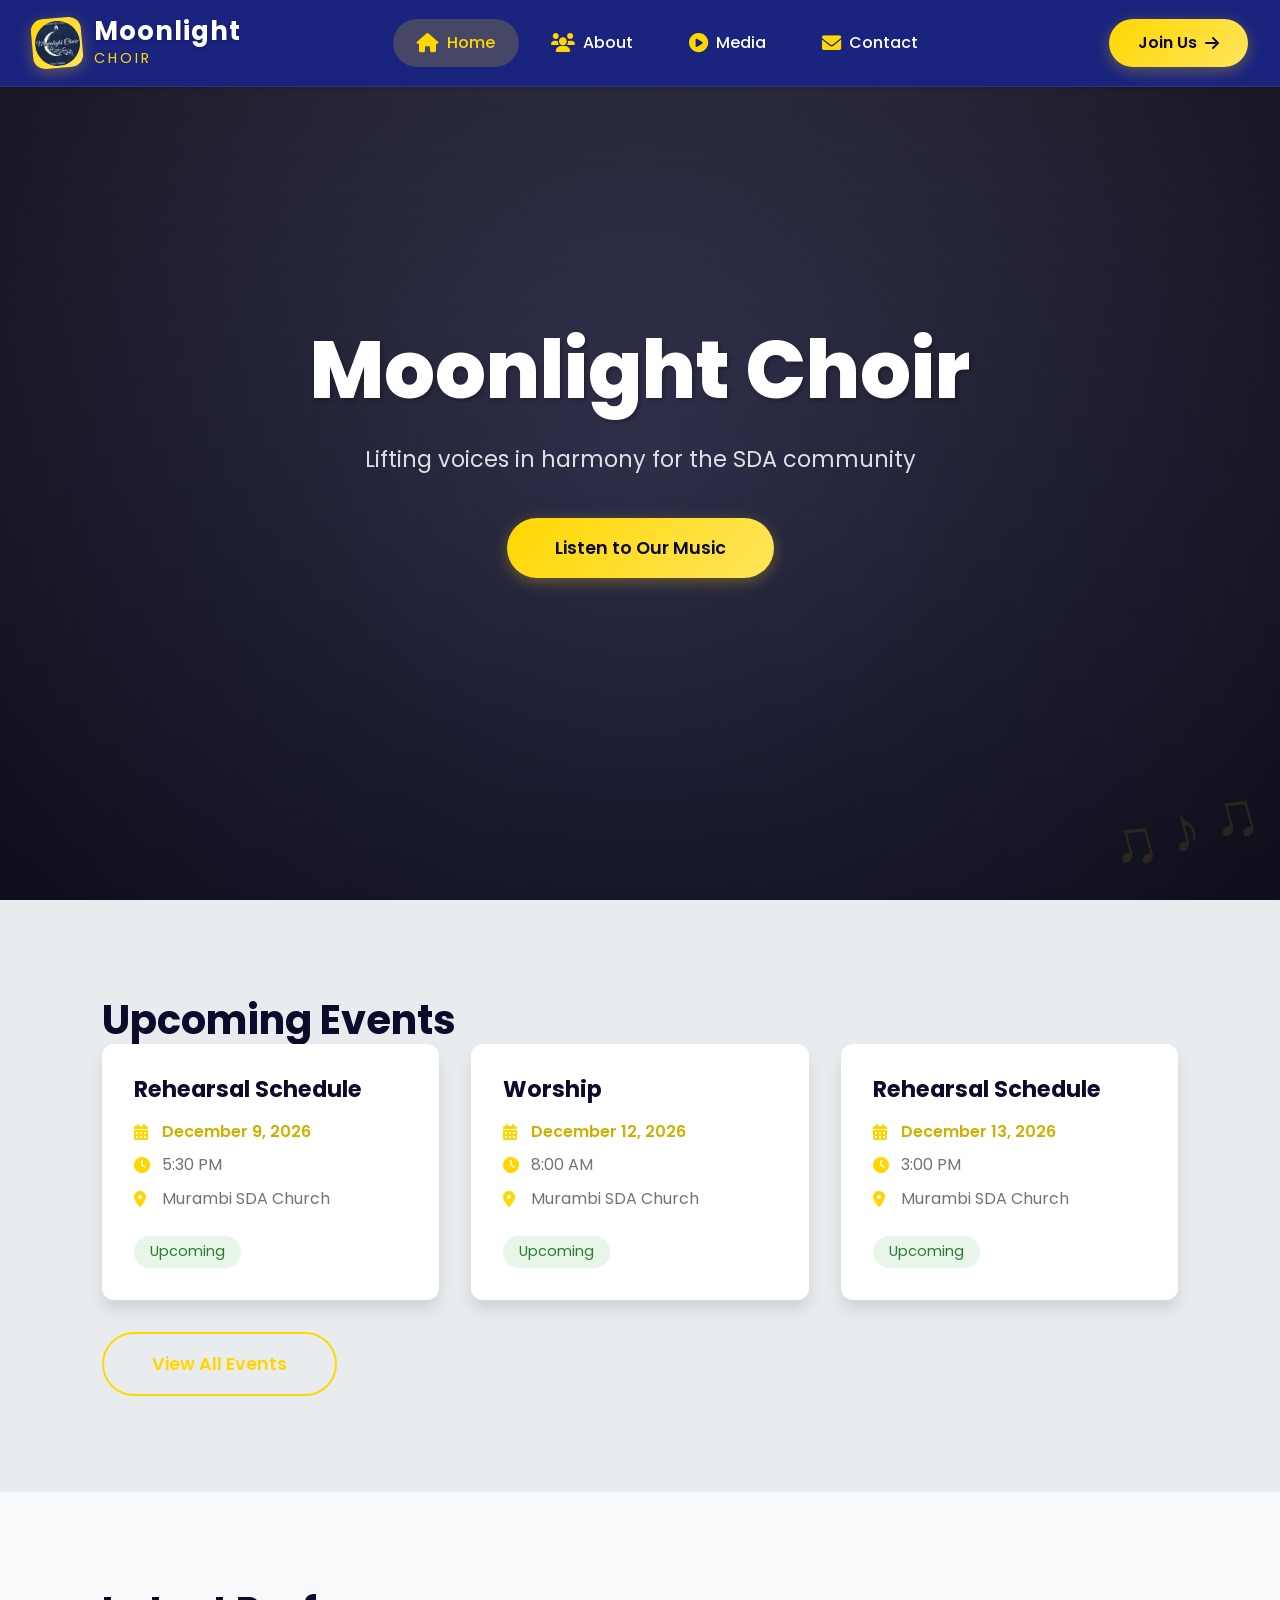
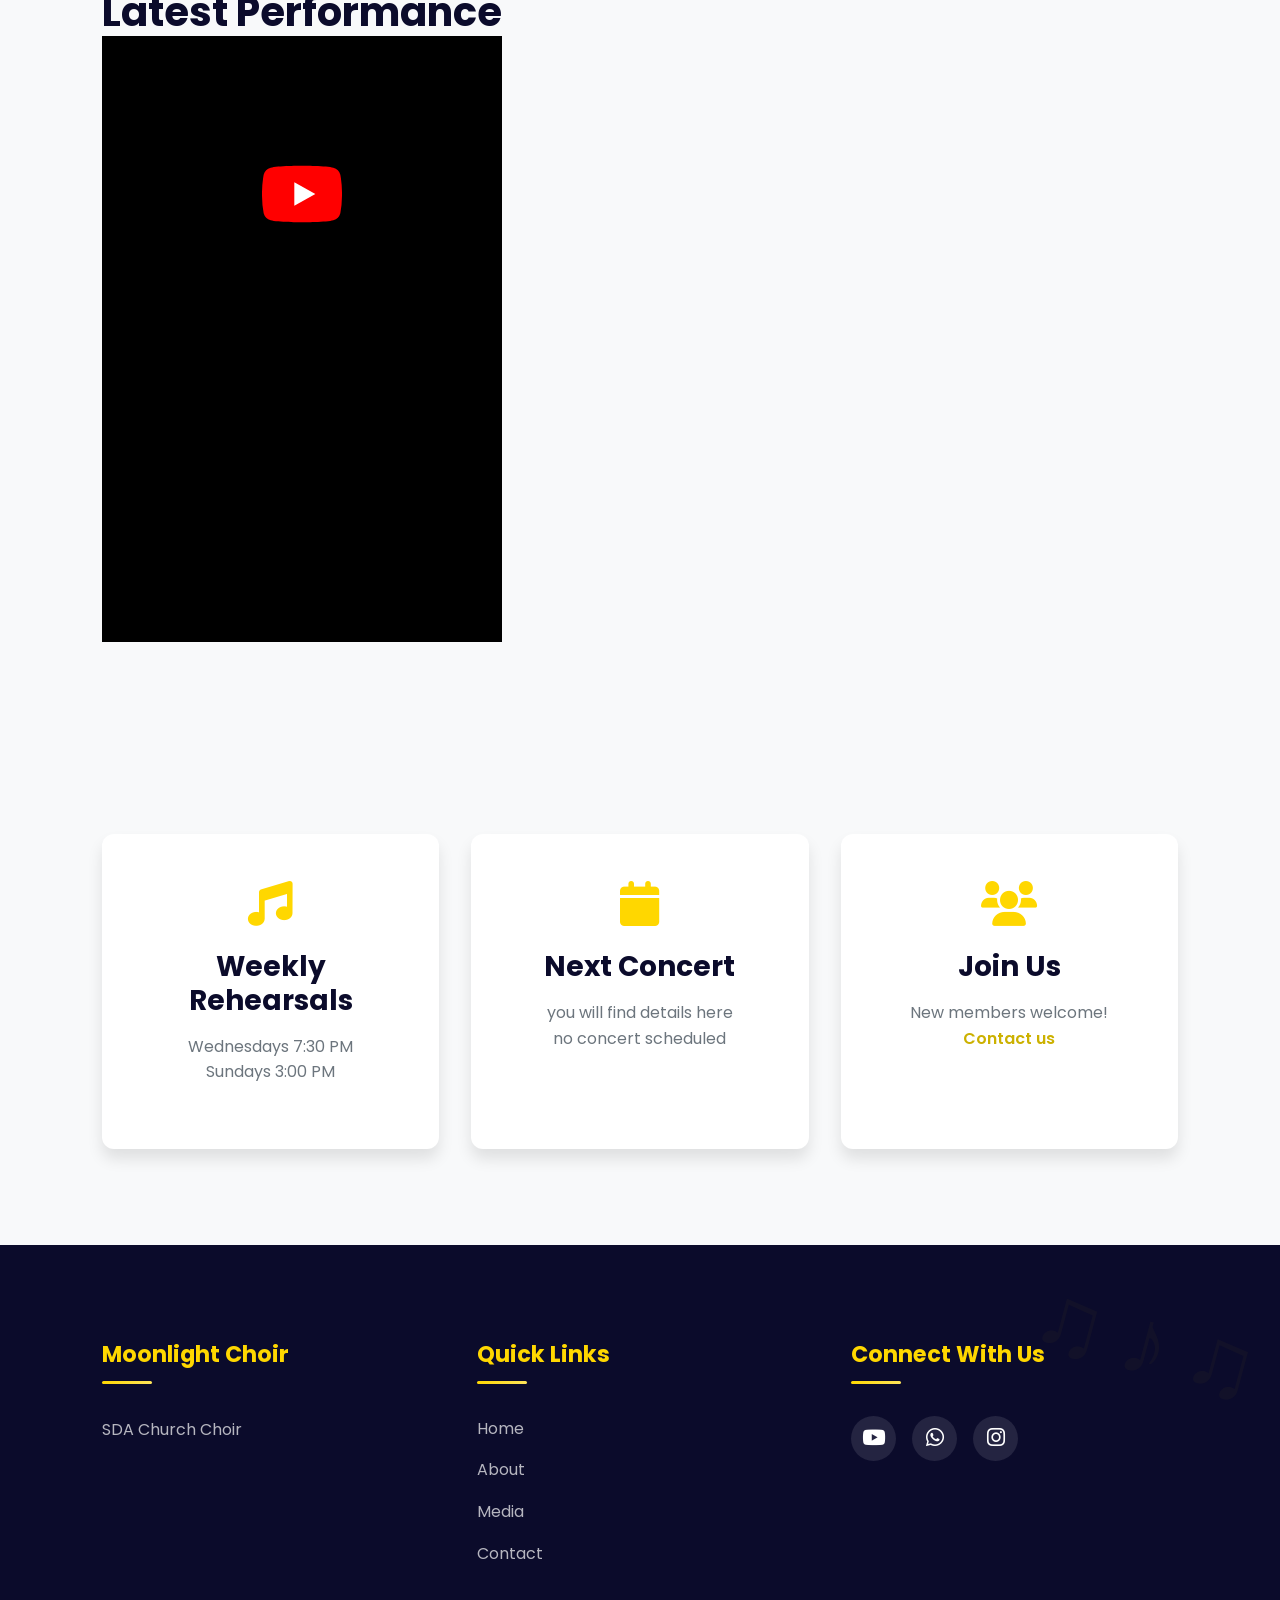
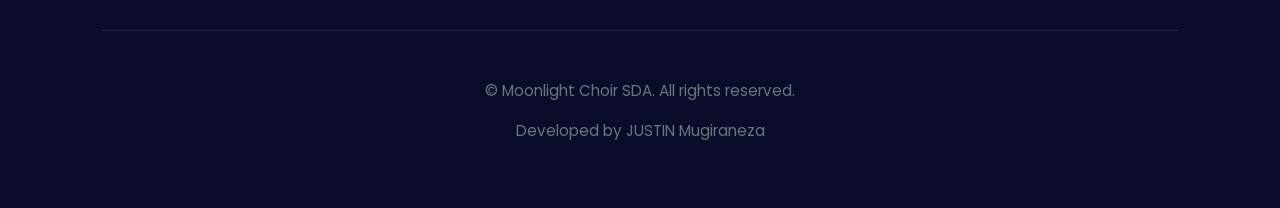
==== index.html @ 39c98364 "Update files for moonlightchoir" ====
<!DOCTYPE html><html lang="en"><head><meta charset="UTF-8"><meta name="viewport" content="width=device-width, initial-scale=1.0"><title>Moonlight Choir SDA - Home</title><link rel="icon" type="image/png" href="moonlight.png"><link rel="stylesheet" href="style.css"><link rel="stylesheet" href="https://cdnjs.cloudflare.com/ajax/libs/font-awesome/6.0.0/css/all.min.css"></head><body><nav class="navbar"><div class="nav-container"><a href="index.html" class="nav-logo"><div class="logo-icon"><img src="moonlight.png" alt="Moonlight Choir Logo" style="width:45px;height:45px;border-radius:50%;object-fit:cover;"></div><div class="logo-text"><span class="logo-main">Moonlight</span><span class="logo-sub">Choir</span></div></a><ul class="nav-menu"><li class="nav-item"><a href="index.html" class="nav-link"><i class="fas fa-home"></i><span>Home</span></a></li><li class="nav-item"><a href="about.html" class="nav-link"><i class="fas fa-users"></i><span>About</span></a></li><li class="nav-item"><a href="media.html" class="nav-link"><i class="fas fa-play-circle"></i><span>Media</span></a></li><li class="nav-item"><a href="contact.html" class="nav-link"><i class="fas fa-envelope"></i><span>Contact</span></a></li></ul><div class="nav-cta"><a href="contact.html#events" class="cta-button"><span>Join Us</span><i class="fas fa-arrow-right"></i></a></div><div class="hamburger"><span class="bar"></span><span class="bar"></span><span class="bar"></span></div></div></nav><section class="hero"><div class="hero-content"><h1>Moonlight Choir</h1><p>Lifting voices in harmony for the SDA community</p><a href="media.html" class="btn">Listen to Our Music</a></div></section><section class="upcoming"><div class="container"><h2>Upcoming Events</h2><div class="event-preview" id="upcoming-events"></div><a href="contact.html#events" class="btn btn-secondary">View All Events</a></div></section><section class="featured-video"><div class="container"><h2>Latest Performance</h2><div class="video-container"><a href="https://youtu.be/qI8ffM8Tdsg?si=8POysoQo5Hi471JH" target="_blank" style="display:flex;align-items:center;justify-content:center;width:100%;height:315px;background:#000;border-radius:8px;text-decoration:none;"><svg xmlns="http://www.w3.org/2000/svg" width="80" height="80" viewBox="0 0 24 24"><path fill="#FF0000" d="M23.5 6.2a3 3 0 0 0-2.1-2.1C19.5 3.5 12 3.5 12 3.5s-7.5 0-9.4.6A3 3 0 0 0 .5 6.2 31 31 0 0 0 0 12a31 31 0 0 0 .5 5.8 3 3 0 0 0 2.1 2.1c1.9.6 9.4.6 9.4.6s7.5 0 9.4-.6a3 3 0 0 0 2.1-2.1A31 31 0 0 0 24 12a31 31 0 0 0-.5-5.8z"/><path fill="#fff" d="M9.7 15.5V8.5l6.3 3.5-6.3 3.5z"/></svg></a></div></div></section><section class="quick-info"><div class="container"><div class="info-grid"><div class="info-box"><i class="fas fa-music"></i><h3>Weekly Rehearsals</h3><p>Wednesdays 7:30 PM<br>Sundays 3:00 PM</p></div><div class="info-box"><i class="fas fa-calendar"></i><h3>Next Concert</h3><p>you will find details here<br>no concert scheduled</p></div><div class="info-box"><i class="fas fa-users"></i><h3>Join Us</h3><p>New members welcome!<br><a href="contact.html">Contact us</a></p></div></div></div></section><footer><div class="container"><div class="footer-content"><div class="footer-section"><h3>Moonlight Choir</h3><p>SDA Church Choir</p></div><div class="footer-section"><h3>Quick Links</h3><ul class="footer-links"><li><a href="index.html">Home</a></li><li><a href="about.html">About</a></li><li><a href="media.html">Media</a></li><li><a href="contact.html">Contact</a></li></ul></div><div class="footer-section"><h3>Connect With Us</h3><div class="social-links"><a href="https://www.youtube.com/@moonlightchoirofficial" target="_blank"><i class="fab fa-youtube"></i></a><a href="https://wa.me/250791242956" target="_blank"><i class="fab fa-whatsapp"></i></a><a href="https://www.instagram.com/moonlightchoir" target="_blank"><i class="fab fa-instagram"></i></a></div></div></div><div class="footer-bottom"><p>&copy; Moonlight Choir SDA. All rights reserved.</p><p>Developed by <a href="https://www.linkedin.com/in/mugiraneza-justin-0b2a6b1b1/" target="_blank">JUSTIN Mugiraneza</a></p></div></div></footer><script src="script.js"></script></body></html>
---- style.css ----
@import url('https://fonts.googleapis.com/css2?family=Poppins:wght@300;400;500;600;700;800&family=Montserrat:wght@300;400;500;600;700&display=swap');
:root{--primary-dark:#0B0B2B;--primary-deep:#1A1A4B;--primary:#2A2A6B;--primary-light:#3A3A8B;--primary-soft:#4A4AAB;--accent-gold:#FFD700;--accent-gold-light:#FFE55C;--accent-gold-dark:#CCB100;--accent-gold-soft:#FFF0B5;--white:#FFFFFF;--off-white:#F8F9FA;--light-gray:#E9ECEF;--medium-gray:#CED4DA;--dark-gray:#6C757D;--near-black:#212529;--black:#000000;--gradient-primary:linear-gradient(135deg,var(--primary-dark),var(--primary));--gradient-primary-reverse:linear-gradient(135deg,var(--primary),var(--primary-dark));--gradient-gold:linear-gradient(135deg,var(--accent-gold),var(--accent-gold-light));--gradient-gold-dark:linear-gradient(135deg,var(--accent-gold-dark),var(--accent-gold));--gradient-dark:linear-gradient(135deg,#000000,var(--primary-dark));--gradient-mixed:linear-gradient(135deg,var(--primary-dark),var(--accent-gold-dark));--shadow-sm:0 2px 4px rgba(0,0,0,0.1);--shadow-md:0 4px 6px rgba(0,0,0,0.1);--shadow-lg:0 10px 15px rgba(0,0,0,0.1);--shadow-xl:0 20px 25px rgba(0,0,0,0.15);--shadow-2xl:0 25px 50px rgba(0,0,0,0.2);--shadow-gold:0 4px 15px rgba(255,215,0,0.3);--shadow-gold-lg:0 10px 25px rgba(255,215,0,0.4);--shadow-inner:inset 0 2px 4px rgba(0,0,0,0.05);--font-primary:'Poppins',-apple-system,BlinkMacSystemFont,'Segoe UI',sans-serif;--font-secondary:'Montserrat',-apple-system,BlinkMacSystemFont,'Segoe UI',sans-serif;--space-xs:0.5rem;--space-sm:1rem;--space-md:1.5rem;--space-lg:2rem;--space-xl:3rem;--space-2xl:4rem;--space-3xl:6rem;--transition-fast:0.2s ease;--transition-normal:0.3s ease;--transition-slow:0.5s ease;--transition-bounce:0.5s cubic-bezier(0.68,-0.55,0.265,1.55);--radius-sm:4px;--radius-md:8px;--radius-lg:12px;--radius-xl:20px;--radius-full:9999px}
*{margin:0;padding:0;box-sizing:border-box}*::before,*::after{box-sizing:border-box}html{scroll-behavior:smooth;overflow-x:hidden}body{font-family:var(--font-primary);color:var(--near-black);line-height:1.6;overflow-x:hidden;background:var(--off-white);min-height:100vh}
h1,h2,h3,h4,h5,h6{font-family:var(--font-primary);font-weight:700;line-height:1.2;color:var(--primary-dark)}h1{font-size:3.5rem}h2{font-size:2.5rem}h3{font-size:1.75rem}h4{font-size:1.5rem}h5{font-size:1.25rem}h6{font-size:1rem}p{margin-bottom:1rem;color:var(--dark-gray)}a{text-decoration:none;color:inherit}
.container{max-width:1280px;margin:0 auto;padding:0 var(--space-lg);width:100%}.container-fluid{width:100%;padding:0 var(--space-lg)}.grid{display:grid;gap:var(--space-lg)}.grid-2{grid-template-columns:repeat(2,1fr)}.grid-3{grid-template-columns:repeat(3,1fr)}.grid-4{grid-template-columns:repeat(4,1fr)}
.navbar{position:fixed;top:0;left:0;width:100%;background:rgba(11,11,43,0.95);backdrop-filter:blur(10px);-webkit-backdrop-filter:blur(10px);border-bottom:1px solid rgba(255,215,0,0.1);z-index:1000;transition:all var(--transition-normal)}.navbar.scrolled{background:rgba(11,11,43,0.98);box-shadow:var(--shadow-xl);border-bottom:1px solid rgba(255,215,0,0.2)}.nav-container{max-width:1400px;margin:0 auto;padding:1rem 2rem;display:flex;justify-content:space-between;align-items:center}.nav-logo{display:flex;align-items:center;gap:0.75rem;text-decoration:none;position:relative;z-index:100}.logo-icon{width:50px;height:50px;background:var(--gradient-gold);border-radius:var(--radius-lg);display:flex;align-items:center;justify-content:center;transform:rotate(-5deg);transition:all var(--transition-bounce);box-shadow:var(--shadow-gold)}.nav-logo:hover .logo-icon{transform:rotate(0deg) scale(1.1);box-shadow:var(--shadow-gold-lg)}.logo-icon i{font-size:2rem;color:var(--primary-dark);filter:drop-shadow(0 2px 2px rgba(0,0,0,0.2))}.logo-text{display:flex;flex-direction:column}.logo-main{font-size:1.6rem;font-weight:700;color:var(--white);line-height:1.2;letter-spacing:1px;text-shadow:0 2px 4px rgba(0,0,0,0.2)}.logo-sub{font-size:0.9rem;font-weight:400;color:var(--accent-gold);letter-spacing:3px;text-transform:uppercase}.nav-menu{display:flex;gap:0.5rem;list-style:none;margin:0;padding:0}.nav-item{position:relative}.nav-link{display:flex;align-items:center;gap:0.5rem;padding:0.7rem 1.5rem;color:var(--white);text-decoration:none;font-weight:500;border-radius:var(--radius-full);transition:all var(--transition-normal);position:relative;overflow:hidden}.nav-link::before{content:'';position:absolute;top:50%;left:50%;transform:translate(-50%,-50%) scale(0);width:100%;height:100%;background:rgba(255,215,0,0.1);border-radius:var(--radius-full);transition:transform var(--transition-normal);z-index:-1}.nav-link:hover::before,.nav-link.active::before{transform:translate(-50%,-50%) scale(1)}.nav-link i{font-size:1.2rem;color:var(--accent-gold);transition:all var(--transition-normal)}.nav-link span{position:relative}.nav-link:hover{color:var(--accent-gold);transform:translateY(-2px)}.nav-link:hover i{transform:scale(1.1) rotate(5deg);color:var(--accent-gold-light)}.nav-link.active{color:var(--accent-gold);background:rgba(255,215,0,0.1)}.nav-item::after{content:'';position:absolute;bottom:-5px;left:50%;transform:translateX(-50%) scaleX(0);width:30px;height:3px;background:var(--gradient-gold);border-radius:var(--radius-sm);transition:transform var(--transition-normal)}.nav-item:hover::after,.nav-item.active::after{transform:translateX(-50%) scaleX(1)}.nav-cta{margin-left:1rem}.cta-button{display:flex;align-items:center;gap:0.5rem;padding:0.7rem 1.8rem;background:var(--gradient-gold);color:var(--primary-dark);text-decoration:none;font-weight:600;border-radius:var(--radius-full);transition:all var(--transition-bounce);box-shadow:var(--shadow-gold);position:relative;overflow:hidden}.cta-button::before{content:'';position:absolute;top:0;left:-100%;width:100%;height:100%;background:linear-gradient(90deg,transparent,rgba(255,255,255,0.2),transparent);transition:left 0.5s ease}.cta-button:hover::before{left:100%}.cta-button:hover{transform:translateY(-3px) scale(1.05);box-shadow:var(--shadow-gold-lg)}.cta-button i{transition:transform var(--transition-normal)}.cta-button:hover i{transform:translateX(5px)}.hamburger{display:none;flex-direction:column;cursor:pointer;z-index:100;padding:0.5rem}.bar{width:28px;height:3px;background:var(--accent-gold);margin:3px 0;border-radius:var(--radius-sm);transition:all var(--transition-normal)}.hamburger.active .bar:nth-child(1){transform:rotate(45deg) translate(5px,5px)}.hamburger.active .bar:nth-child(2){opacity:0;transform:translateX(-10px)}.hamburger.active .bar:nth-child(3){transform:rotate(-45deg) translate(7px,-6px)}
.hero{height:100vh;min-height:700px;background:linear-gradient(rgba(11,11,43,0.8),rgba(11,11,43,0.9)),url('images/choir-hero.jpg') center/cover no-repeat fixed;display:flex;align-items:center;justify-content:center;text-align:center;color:var(--white);margin-top:0;position:relative;overflow:hidden}.hero::before{content:'';position:absolute;top:0;left:0;width:100%;height:100%;background:radial-gradient(circle at center,transparent 0%,rgba(0,0,0,0.6) 100%);pointer-events:none}.hero::after{content:'♫ ♪ ♫';position:absolute;bottom:20px;right:20px;font-size:4rem;color:rgba(255,215,0,0.1);font-weight:800;transform:rotate(-15deg);pointer-events:none}.hero-content{max-width:900px;padding:var(--space-xl);position:relative;z-index:2;animation:fadeInUp 1s ease}.hero-content h1{font-size:5rem;font-weight:800;margin-bottom:1.5rem;line-height:1.2;text-shadow:2px 2px 4px rgba(0,0,0,0.3);color:var(--white)}.hero-content h1 span{color:var(--accent-gold);display:block;font-size:3rem;font-weight:300;letter-spacing:6px;text-transform:uppercase}.hero-content p{font-size:1.4rem;margin-bottom:2.5rem;opacity:0.95;max-width:700px;margin-left:auto;margin-right:auto;color:rgba(255,255,255,0.9)}
.btn{display:inline-flex;align-items:center;gap:0.8rem;padding:1rem 3rem;background:var(--gradient-gold);color:var(--primary-dark);text-decoration:none;font-weight:600;font-size:1.1rem;border-radius:var(--radius-full);border:none;cursor:pointer;transition:all var(--transition-bounce);box-shadow:var(--shadow-gold);position:relative;overflow:hidden;z-index:1}.btn::before{content:'';position:absolute;top:50%;left:50%;transform:translate(-50%,-50%) scale(0);width:100%;height:100%;background:rgba(255,255,255,0.3);border-radius:var(--radius-full);transition:transform 0.5s ease;z-index:-1}.btn:hover::before{transform:translate(-50%,-50%) scale(2)}.btn:hover{transform:translateY(-3px) scale(1.05);box-shadow:var(--shadow-gold-lg)}.btn:active{transform:translateY(0) scale(1)}.btn-secondary{background:transparent;border:2px solid var(--accent-gold);color:var(--accent-gold);box-shadow:none}.btn-secondary:hover{background:var(--accent-gold);color:var(--primary-dark);box-shadow:var(--shadow-gold)}.btn-full{width:100%;justify-content:center}
.page-header{margin-top:80px;padding:120px 0 80px;background:var(--gradient-primary);color:var(--white);text-align:center;position:relative;overflow:hidden}.page-header::before{content:'';position:absolute;top:0;left:0;width:100%;height:100%;background:url('data:image/svg+xml,<svg xmlns="http://www.w3.org/2000/svg" viewBox="0 0 100 100" preserveAspectRatio="none"><path d="M0,0 L100,100 L0,100 Z" fill="rgba(255,215,0,0.05)"/><path d="M100,0 L0,100 L100,100 Z" fill="rgba(255,215,0,0.03)"/></svg>');background-size:cover;pointer-events:none}.page-header::after{content:'';position:absolute;bottom:-50px;left:0;width:100%;height:100px;background:linear-gradient(to top right,transparent 49%,var(--off-white) 50%);pointer-events:none}.page-header h1{font-size:3.5rem;margin-bottom:1rem;position:relative;z-index:2;color:var(--white)}.page-header p{font-size:1.3rem;opacity:0.95;position:relative;z-index:2;color:rgba(255,255,255,0.9);max-width:600px;margin:0 auto}
section{position:relative}.section-title{font-size:2.8rem;color:var(--primary-dark);text-align:center;margin-bottom:1rem;position:relative;padding-bottom:1.5rem}.section-title::after{content:'';position:absolute;bottom:0;left:50%;transform:translateX(-50%);width:100px;height:4px;background:var(--gradient-gold);border-radius:var(--radius-sm)}.section-subtitle{text-align:center;color:var(--dark-gray);margin-bottom:3rem;font-size:1.2rem;max-width:700px;margin-left:auto;margin-right:auto}.upcoming,.featured-video,.quick-info,.our-story,.our-mission,.music-director,.contact-section,.events-section,.video-gallery,.audio-recordings,.photo-gallery,.login-section,.map-section{padding:var(--space-3xl) 0}.upcoming,.our-mission,.audio-recordings,.map-section{background-color:var(--light-gray);position:relative}
.event-card,.mission-card,.info-box,.media-item,.audio-card,.photo-item{background:var(--white);border-radius:var(--radius-lg);overflow:hidden;box-shadow:var(--shadow-lg);transition:all var(--transition-normal);position:relative;height:100%}.event-card:hover,.mission-card:hover,.info-box:hover,.media-item:hover,.audio-card:hover,.photo-item:hover{transform:translateY(-10px);box-shadow:var(--shadow-xl)}.event-card::before,.mission-card::before,.info-box::before,.media-item::before,.audio-card::before{content:'';position:absolute;top:0;left:0;width:100%;height:4px;background:var(--gradient-gold);transform:scaleX(0);transition:transform var(--transition-normal);transform-origin:left}.event-card:hover::before,.mission-card:hover::before,.info-box:hover::before,.media-item:hover::before,.audio-card:hover::before{transform:scaleX(1)}.event-preview{display:grid;grid-template-columns:repeat(auto-fit,minmax(320px,1fr));gap:var(--space-lg);margin-bottom:var(--space-lg)}.event-card{padding:var(--space-lg)}.event-card h3{color:var(--primary-dark);margin-bottom:var(--space-sm);font-size:1.4rem}.event-card p{margin-bottom:0.5rem;display:flex;align-items:center;gap:0.5rem}.event-card i{color:var(--accent-gold);width:20px}.event-date{font-weight:600;color:var(--accent-gold-dark)}.event-status{display:inline-block;padding:0.3rem 1rem;background:#e8f5e9;color:#2e7d32;border-radius:var(--radius-full);font-size:0.9rem;margin-top:1rem;text-transform:capitalize}.events-grid{display:grid;grid-template-columns:repeat(auto-fit,minmax(350px,1fr));gap:var(--space-lg);margin-top:var(--space-xl)}.event-date-badge{background:var(--gradient-gold);color:var(--primary-dark);padding:var(--space-md);text-align:center;font-weight:700;font-size:1.2rem}.event-details{padding:var(--space-lg)}.event-details h3{color:var(--primary-dark);margin-bottom:var(--space-sm);font-size:1.3rem}.event-details p{margin-bottom:0.5rem;color:var(--dark-gray);display:flex;align-items:center;gap:0.5rem}.event-details i{color:var(--accent-gold);width:25px}.mission-grid{display:grid;grid-template-columns:repeat(auto-fit,minmax(250px,1fr));gap:var(--space-lg);margin-top:var(--space-xl)}.mission-card{text-align:center;padding:var(--space-xl) var(--space-lg)}.mission-card i{font-size:3rem;color:var(--accent-gold);margin-bottom:var(--space-md);transition:all var(--transition-normal)}.mission-card:hover i{transform:scale(1.2) rotate(360deg)}.mission-card h3{color:var(--primary-dark);margin-bottom:var(--space-sm)}.info-grid{display:grid;grid-template-columns:repeat(auto-fit,minmax(280px,1fr));gap:var(--space-lg)}.info-box{text-align:center;padding:var(--space-xl) var(--space-lg)}.info-box i{font-size:2.8rem;color:var(--accent-gold);margin-bottom:var(--space-md);transition:all var(--transition-normal)}.info-box:hover i{transform:scale(1.2) translateY(-5px)}.info-box h3{color:var(--primary-dark);margin-bottom:var(--space-sm)}.info-box a{color:var(--accent-gold-dark);font-weight:600}.info-box a:hover{text-decoration:underline}
.media-grid{display:grid;grid-template-columns:repeat(auto-fit,minmax(380px,1fr));gap:var(--space-xl);margin:var(--space-xl) 0}.media-item{background:var(--white)}.media-info{padding:var(--space-lg)}.media-info h3{color:var(--primary-dark);margin-bottom:0.5rem}.media-info p{color:var(--dark-gray)}.video-container{position:relative;padding-bottom:56.25%;height:0;overflow:hidden;background:var(--black);width:400px;height:300px;text-align:center}.video-container iframe{position:absolute;top:0;left:0;width:100%;height:100%;border:none}.view-more{text-align:center;margin-top:var(--space-xl)}.audio-grid{display:grid;gap:var(--space-md);max-width:900px;margin:var(--space-xl) auto}.audio-card{display:grid;grid-template-columns:auto 1fr;gap:var(--space-lg);background:var(--white);padding:var(--space-lg);border-radius:var(--radius-lg);box-shadow:var(--shadow-md);align-items:center}.audio-icon{width:70px;height:70px;background:var(--gradient-gold);border-radius:50%;display:flex;align-items:center;justify-content:center;animation:float 3s infinite}.audio-icon i{font-size:2rem;color:var(--primary-dark)}.audio-details{flex:1}.audio-details h3{color:var(--primary-dark);margin-bottom:0.3rem;font-size:1.3rem}.audio-details p{color:var(--dark-gray);margin-bottom:var(--space-sm);font-size:0.95rem}.audio-details audio{width:100%;border-radius:var(--radius-md)}.photo-grid{display:grid;grid-template-columns:repeat(auto-fit,minmax(280px,1fr));gap:var(--space-md);margin-top:var(--space-xl)}.photo-item{position:relative;overflow:hidden;border-radius:var(--radius-lg);height:250px;cursor:pointer}.photo-item img{width:100%;height:100%;object-fit:contain;object-position:center;background:#f0f0f0}.photo-item:hover img{transform:scale(1.1)}.photo-item::after{content:'🔍';position:absolute;top:50%;left:50%;transform:translate(-50%,-50%) scale(0);width:50px;height:50px;background:var(--accent-gold);border-radius:50%;display:flex;align-items:center;justify-content:center;font-size:1.5rem;transition:transform 0.3s ease;opacity:0.9}.photo-item:hover::after{transform:translate(-50%,-50%) scale(1)}
.our-story{padding:var(--space-3xl) 0}.story-grid{display:grid;grid-template-columns:1fr 1fr;gap:var(--space-2xl);align-items:center}.story-content h2{color:var(--primary-dark);margin-bottom:var(--space-lg);font-size:2.2rem}.story-content p{margin-bottom:var(--space-md);line-height:1.8;color:var(--dark-gray);font-size:1.1rem}.story-image{position:relative;border-radius:var(--radius-xl);overflow:hidden;box-shadow:var(--shadow-xl)}.story-image img{width:100%;height:auto;display:block;transition:transform 0.5s ease}.story-image:hover img{transform:scale(1.05)}.story-image::before{content:'';position:absolute;top:20px;left:20px;width:100%;height:100%;border:4px solid var(--accent-gold);border-radius:var(--radius-xl);z-index:-1}.music-director{background:var(--gradient-primary);color:var(--white);position:relative;overflow:hidden}.music-director h2{color:var(--white)}.music-director .section-title::after{background:var(--gradient-gold)}.director-profile{display:grid;grid-template-columns:350px 1fr;gap:var(--space-2xl);align-items:start;margin-top:var(--space-xl);position:relative;z-index:2}.director-image{position:relative;border-radius:var(--radius-xl);overflow:hidden;box-shadow:var(--shadow-xl);border:4px solid var(--accent-gold)}.director-image img{width:100%;height:auto;display:block}.director-bio h3{color:var(--accent-gold);font-size:2.2rem;margin-bottom:0.5rem}.director-title{color:var(--white);font-weight:500;margin-bottom:var(--space-lg);font-size:1.2rem;opacity:0.9}.director-bio p{color:rgba(255,255,255,0.9);margin-bottom:var(--space-md);font-size:1.1rem;line-height:1.8}.director-quote{margin-top:var(--space-xl);padding:var(--space-lg);background:rgba(255,215,0,0.1);border-radius:var(--radius-lg);border-left:4px solid var(--accent-gold);position:relative}.director-quote i{color:var(--accent-gold);font-size:2rem;margin-bottom:var(--space-sm);opacity:0.5}.director-quote p{font-style:italic;font-size:1.2rem;margin-bottom:0}
.contact-grid{display:grid;grid-template-columns:1fr 1fr;gap:var(--space-2xl);margin-top:var(--space-xl)}.contact-form-wrapper{background:var(--white);padding:var(--space-2xl);border-radius:var(--radius-xl);box-shadow:var(--shadow-xl)}.contact-form-wrapper h2{color:var(--primary-dark);margin-bottom:var(--space-sm);font-size:2rem}.contact-form-wrapper>p{color:var(--dark-gray);margin-bottom:var(--space-xl)}.contact-form .form-group{margin-bottom:var(--space-lg)}.contact-form label{display:block;margin-bottom:0.5rem;color:var(--primary-dark);font-weight:600;font-size:0.95rem}.contact-form input,.contact-form select,.contact-form textarea{width:100%;padding:1rem 1.2rem;border:2px solid var(--light-gray);border-radius:var(--radius-lg);font-size:1rem;font-family:var(--font-primary);transition:all var(--transition-normal);background:var(--off-white)}.contact-form input:focus,.contact-form select:focus,.contact-form textarea:focus{outline:none;border-color:var(--accent-gold);background:var(--white);box-shadow:var(--shadow-gold)}.contact-form textarea{resize:vertical;min-height:120px}.contact-info-wrapper{background:var(--gradient-primary);color:var(--white);padding:var(--space-2xl);border-radius:var(--radius-xl);box-shadow:var(--shadow-xl)}.contact-info-wrapper h2{color:var(--white);margin-bottom:var(--space-xl);position:relative;padding-bottom:var(--space-md);font-size:2rem}.contact-info-wrapper h2::after{content:'';position:absolute;bottom:0;left:0;width:80px;height:4px;background:var(--gradient-gold);border-radius:var(--radius-sm)}.info-card{margin-bottom:var(--space-xl);padding-bottom:var(--space-lg);border-bottom:1px solid rgba(255,255,255,0.1)}.info-card:last-child{border-bottom:none;margin-bottom:0;padding-bottom:0}.info-card h3{color:var(--accent-gold);margin-bottom:var(--space-md);font-size:1.3rem;display:flex;align-items:center;gap:0.5rem}.info-card h3 i{font-size:1.2rem}.info-card p{color:rgba(255,255,255,0.9);line-height:1.8;margin-left:2rem}.social-connect{margin-top:var(--space-xl)}.social-connect h3{color:var(--accent-gold);margin-bottom:var(--space-md);font-size:1.3rem}.social-connect .social-links{display:flex;gap:var(--space-sm);flex-wrap:wrap}.social-icon{display:inline-flex;align-items:center;justify-content:center;width:55px;height:55px;background:rgba(255,255,255,0.1);border-radius:50%;color:var(--white);font-size:1.5rem;transition:all var(--transition-bounce);border:2px solid transparent}.social-icon:hover{background:var(--accent-gold);color:var(--primary-dark);transform:translateY(-5px) scale(1.1);border-color:var(--white);box-shadow:var(--shadow-gold-lg)}.map-section{padding:0;background:var(--light-gray)}.map-container{width:100%;height:450px}.map-container iframe{width:100%;height:100%;border:none}
.login-section{min-height:calc(100vh - 400px);display:flex;align-items:center}.login-container{display:grid;grid-template-columns:1fr 1fr;gap:var(--space-2xl);max-width:1000px;margin:0 auto}.login-box{background:var(--white);padding:var(--space-2xl);border-radius:var(--radius-xl);box-shadow:var(--shadow-xl)}.login-box h2{color:var(--primary-dark);margin-bottom:0.5rem;font-size:2rem}.login-box>p{color:var(--dark-gray);margin-bottom:var(--space-xl)}.login-form .form-group{margin-bottom:var(--space-lg)}.login-form label{display:block;margin-bottom:0.5rem;color:var(--primary-dark);font-weight:600}.login-form input{width:100%;padding:1rem 1.2rem;border:2px solid var(--light-gray);border-radius:var(--radius-lg);font-size:1rem;transition:all var(--transition-normal)}.login-form input:focus{outline:none;border-color:var(--accent-gold);box-shadow:var(--shadow-gold)}.login-links{display:flex;justify-content:space-between;margin-top:var(--space-lg)}.login-links a{color:var(--dark-gray);text-decoration:none;font-size:0.95rem;transition:color var(--transition-normal)}.login-links a:hover{color:var(--accent-gold-dark)}.member-info{padding:var(--space-2xl);background:var(--gradient-primary);border-radius:var(--radius-xl);color:var(--white);box-shadow:var(--shadow-xl)}.member-info h3{color:var(--accent-gold);font-size:2rem;margin-bottom:var(--space-md)}.member-info p{color:rgba(255,255,255,0.9);margin-bottom:var(--space-lg);font-size:1.1rem}.benefits{margin-top:var(--space-xl)}.benefits h4{color:var(--accent-gold);margin-bottom:var(--space-md);font-size:1.3rem}.benefits ul{list-style:none;padding:0}.benefits li{margin-bottom:var(--space-sm);display:flex;align-items:center;gap:0.5rem;font-size:1.1rem}.benefits i{color:var(--accent-gold)}
footer{background:var(--primary-dark);color:var(--white);padding:var(--space-3xl) 0 var(--space-xl);position:relative;overflow:hidden}footer::before{content:'♫ ♪ ♫';position:absolute;top:20px;right:20px;font-size:6rem;color:rgba(255,215,0,0.03);font-weight:800;transform:rotate(15deg);pointer-events:none}.footer-content{display:grid;grid-template-columns:repeat(auto-fit,minmax(280px,1fr));gap:var(--space-xl);margin-bottom:var(--space-xl);position:relative;z-index:2}.footer-section h3{color:var(--accent-gold);margin-bottom:var(--space-lg);font-size:1.4rem;position:relative;padding-bottom:var(--space-sm)}.footer-section h3::after{content:'';position:absolute;bottom:0;left:0;width:50px;height:3px;background:var(--gradient-gold);border-radius:var(--radius-sm)}.footer-section p{color:rgba(255,255,255,0.7);line-height:1.8}.footer-links{list-style:none;padding:0}.footer-links li{margin-bottom:var(--space-sm)}.footer-links a{color:rgba(255,255,255,0.7);text-decoration:none;transition:all var(--transition-normal);display:inline-block}.footer-links a:hover{color:var(--accent-gold);transform:translateX(5px)}.footer-section .social-links{display:flex;gap:var(--space-sm);margin-top:var(--space-md)}.footer-section .social-links a{display:inline-flex;align-items:center;justify-content:center;width:45px;height:45px;background:rgba(255,255,255,0.1);border-radius:50%;color:var(--white);font-size:1.3rem;transition:all var(--transition-bounce)}.footer-section .social-links a:hover{background:var(--accent-gold);color:var(--primary-dark);transform:translateY(-5px) scale(1.1)}.footer-bottom{text-align:center;padding-top:var(--space-xl);border-top:1px solid rgba(255,255,255,0.1);color:rgba(255,255,255,0.5);font-size:0.95rem;position:relative;z-index:2}
@keyframes fadeInUp{from{opacity:0;transform:translateY(30px)}to{opacity:1;transform:translateY(0)}}@keyframes fadeIn{from{opacity:0}to{opacity:1}}@keyframes slideInLeft{from{transform:translateX(-100px);opacity:0}to{transform:translateX(0);opacity:1}}@keyframes slideInRight{from{transform:translateX(100px);opacity:0}to{transform:translateX(0);opacity:1}}@keyframes float{0%{transform:translateY(0px)}50%{transform:translateY(-10px)}100%{transform:translateY(0px)}}@keyframes glow{0%{box-shadow:0 0 5px var(--accent-gold)}50%{box-shadow:0 0 30px var(--accent-gold)}100%{box-shadow:0 0 5px var(--accent-gold)}}@keyframes rotate{from{transform:rotate(0deg)}to{transform:rotate(360deg)}}@keyframes pulse{0%{transform:scale(1)}50%{transform:scale(1.05)}100%{transform:scale(1)}}.animate-ready{opacity:0;transform:translateY(30px);transition:opacity 0.6s ease,transform 0.6s ease}.fade-in{opacity:1!important;transform:translateY(0)!important}.float-animation{animation:float 3s infinite}.glow-animation{animation:glow 2s infinite}
.notification{position:fixed;top:100px;right:30px;padding:1.2rem 2rem;border-radius:var(--radius-lg);background:var(--white);box-shadow:var(--shadow-xl);display:flex;align-items:center;gap:1rem;transform:translateX(400px);transition:transform 0.3s ease;z-index:2000;max-width:450px;border-left:4px solid}.notification.show{transform:translateX(0)}.notification.success{border-left-color:#4caf50}.notification.success i{color:#4caf50}.notification.error{border-left-color:#f44336}.notification.error i{color:#f44336}.notification.info{border-left-color:#2196f3}.notification.info i{color:#2196f3}.notification i{font-size:1.5rem}.notification span{color:var(--near-black);font-weight:500}
.back-to-top{position:fixed;bottom:30px;right:30px;width:55px;height:55px;border-radius:50%;background:var(--gradient-gold);color:var(--primary-dark);border:none;cursor:pointer;display:flex;align-items:center;justify-content:center;font-size:1.3rem;opacity:0;visibility:hidden;transition:all var(--transition-normal);z-index:999;box-shadow:var(--shadow-gold-lg);border:2px solid var(--white)}.back-to-top.show{opacity:1;visibility:visible}.back-to-top:hover{transform:translateY(-5px) scale(1.1);box-shadow:var(--shadow-gold-lg);background:var(--accent-gold-light)}
.loading{text-align:center;padding:var(--space-2xl);color:var(--dark-gray)}.loading i{color:var(--accent-gold);font-size:3rem;margin-bottom:var(--space-md);animation:rotate 1s infinite linear}
@media(max-width:1400px){.container{max-width:1140px}}@media(max-width:1200px){.container{max-width:960px}h1{font-size:3rem}h2{font-size:2.2rem}.hero-content h1{font-size:4rem}.hero-content h1 span{font-size:2.5rem}.grid-4{grid-template-columns:repeat(3,1fr)}}@media(max-width:992px){.container{max-width:720px}h1{font-size:2.8rem}h2{font-size:2rem}.hero-content h1{font-size:3.5rem}.hero-content h1 span{font-size:2rem;letter-spacing:4px}.hero-content p{font-size:1.2rem}.grid-3,.grid-4{grid-template-columns:repeat(2,1fr)}.story-grid,.director-profile,.contact-grid,.login-container{grid-template-columns:1fr;gap:var(--space-xl)}.story-image::before{display:none}.director-profile{text-align:center}.director-image{max-width:400px;margin:0 auto}.contact-info-wrapper{order:-1}}@media(max-width:768px){.container{max-width:540px}.hamburger{display:flex}.nav-menu{position:fixed;top:0;right:-100%;width:100%;height:100vh;background:var(--gradient-dark);backdrop-filter:blur(20px);-webkit-backdrop-filter:blur(20px);flex-direction:column;justify-content:center;align-items:center;gap:2rem;transition:right var(--transition-normal);z-index:90}.nav-menu.active{right:0}.nav-item{width:100%;text-align:center}.nav-link{justify-content:center;padding:1rem 2rem;font-size:1.3rem;width:80%;margin:0 auto}.nav-cta{margin-left:0}.cta-button{padding:0.6rem 1.2rem}.hero-content h1{font-size:3rem}.hero-content h1 span{font-size:1.8rem}.hero-content p{font-size:1.1rem}.section-title{font-size:2.2rem}.grid-2,.grid-3,.grid-4{grid-template-columns:1fr}.page-header h1{font-size:2.5rem}.page-header p{font-size:1.1rem}.audio-card{grid-template-columns:1fr;text-align:center}.audio-icon{margin:0 auto}.notification{top:auto;bottom:20px;right:20px;left:20px;max-width:none;transform:translateY(400px)}.notification.show{transform:translateY(0)}}@media(max-width:576px){.nav-container{padding:0.8rem 1rem}.logo-icon{width:40px;height:40px}.logo-icon i{font-size:1.5rem}.logo-main{font-size:1.2rem}.logo-sub{font-size:0.7rem;letter-spacing:2px}.cta-button span{display:none}.cta-button{padding:0.6rem;border-radius:50%}.cta-button i{margin:0;font-size:1.2rem}.hero-content h1{font-size:2.5rem}.hero-content h1 span{font-size:1.5rem}.hero-content p{font-size:1rem}.btn{padding:0.9rem 2rem;font-size:1rem}.section-title{font-size:2rem}.section-subtitle{font-size:1rem}.page-header{padding:100px 0 60px}.page-header h1{font-size:2rem}.contact-form-wrapper,.contact-info-wrapper,.login-box,.member-info{padding:var(--space-lg)}.event-card,.mission-card,.info-box{padding:var(--space-lg)}.back-to-top{bottom:20px;right:20px;width:45px;height:45px;font-size:1.1rem}}@media(max-width:380px){.logo-main{font-size:1rem}.logo-sub{font-size:0.6rem}.hero-content h1{font-size:2rem}.hero-content h1 span{font-size:1.2rem}.section-title{font-size:1.8rem}}
@media print{.navbar,.hero::after,.btn,.back-to-top,.social-links,footer::before{display:none!important}body{background:white;color:black}.container{max-width:100%;padding:0}a{text-decoration:underline;color:black}}
.contact-form input[type="date"]{width:100%;padding:1rem 1.2rem;border:2px solid var(--light-gray);border-radius:var(--radius-lg);font-size:1rem;font-family:var(--font-primary);color:var(--near-black);background:var(--off-white);cursor:pointer;appearance:none;-webkit-appearance:none}.contact-form input[type="date"]:focus{outline:none;border-color:var(--accent-gold);background:var(--white);box-shadow:var(--shadow-gold)}.contact-form input[type="date"]::-webkit-calendar-picker-indicator{cursor:pointer;filter:invert(0.5);font-size:1.2rem}
.video-container a{position:absolute;top:0;left:0;width:100%;height:100%;display:flex;align-items:center;justify-content:center;background:#000;text-decoration:none}
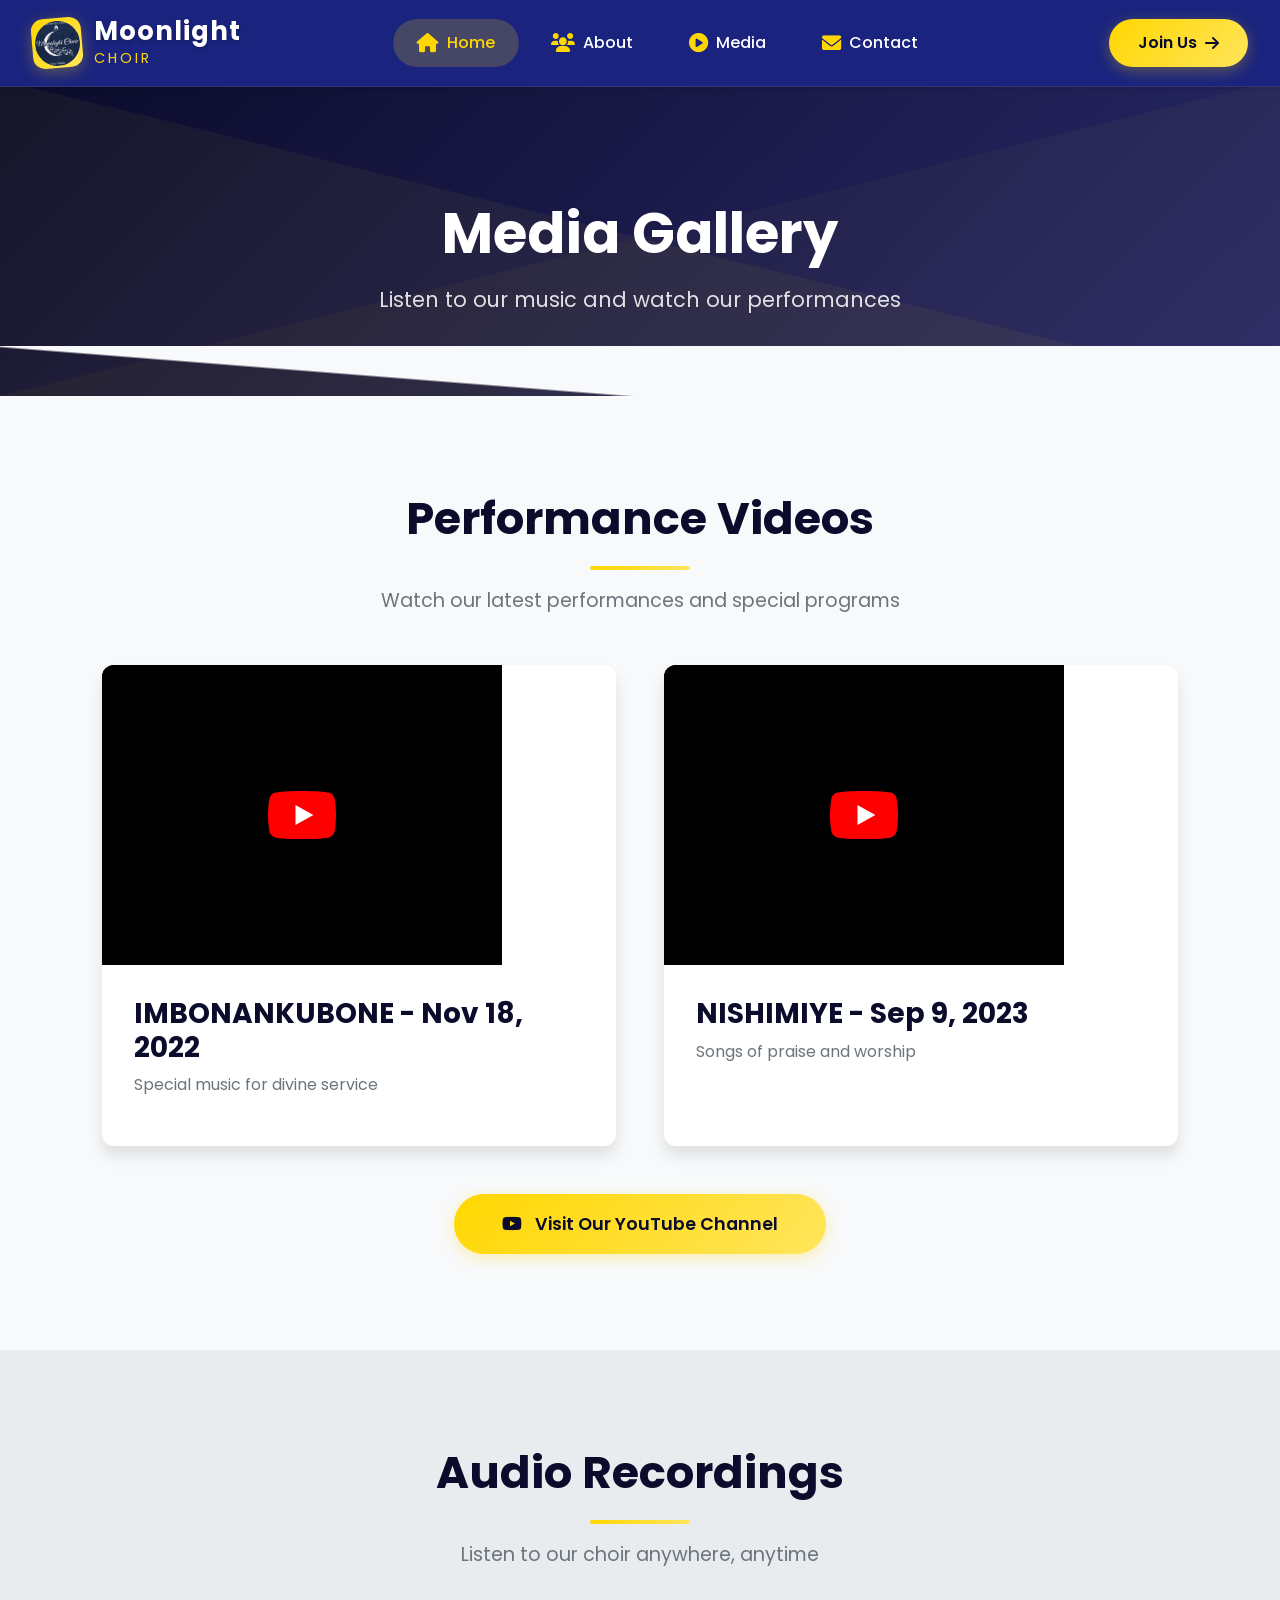
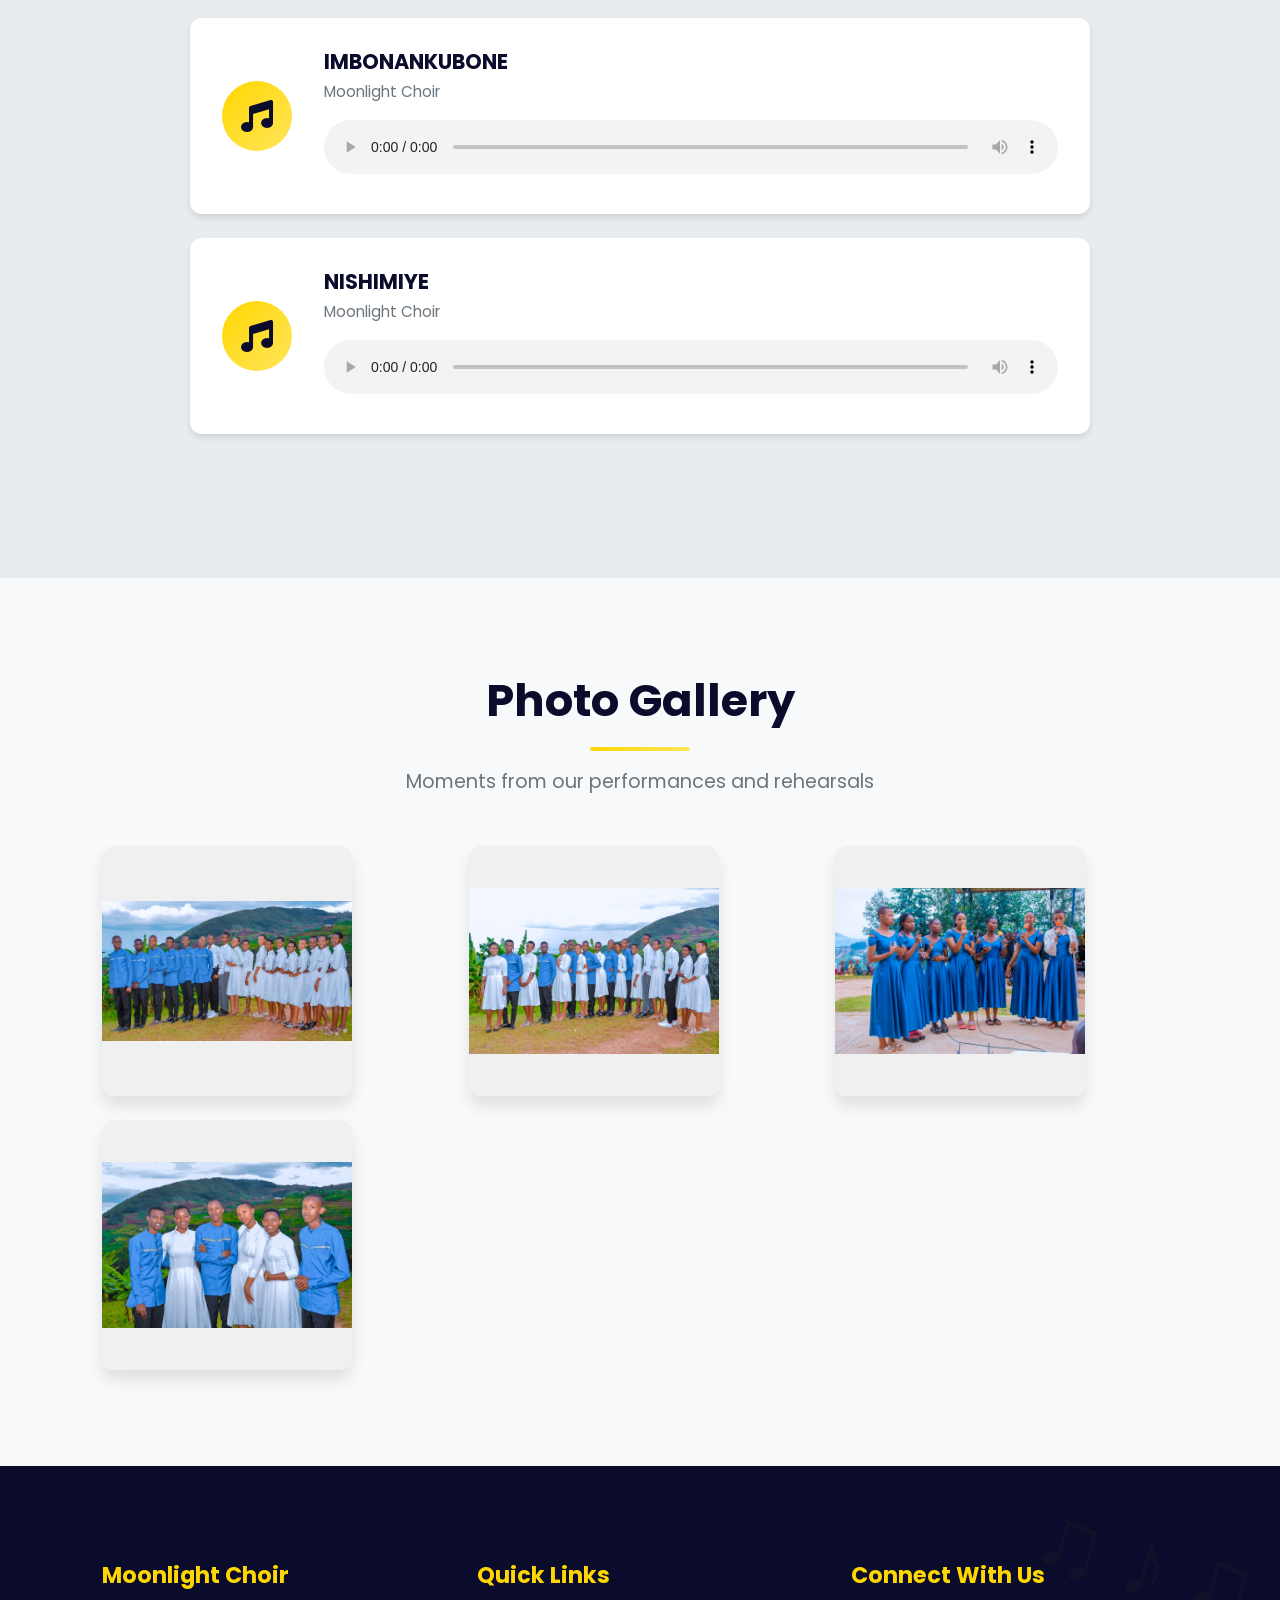
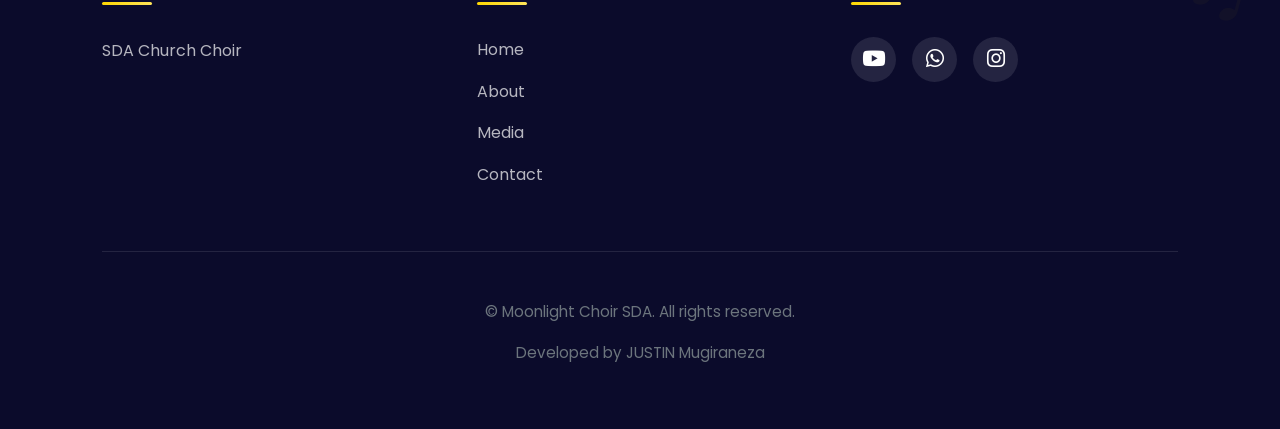
==== commit d41bc7fc: "Change title to 'Media - Moonlight Choir SDA' Updated the title and content for the media page." ====
--- a/index.html
+++ b/index.html
@@ -1 +1 @@
-<!DOCTYPE html><html lang="en"><head><meta charset="UTF-8"><meta name="viewport" content="width=device-width, initial-scale=1.0"><title>Moonlight Choir SDA - Home</title><link rel="icon" type="image/png" href="moonlight.png"><link rel="stylesheet" href="style.css"><link rel="stylesheet" href="https://cdnjs.cloudflare.com/ajax/libs/font-awesome/6.0.0/css/all.min.css"></head><body><nav class="navbar"><div class="nav-container"><a href="index.html" class="nav-logo"><div class="logo-icon"><img src="moonlight.png" alt="Moonlight Choir Logo" style="width:45px;height:45px;border-radius:50%;object-fit:cover;"></div><div class="logo-text"><span class="logo-main">Moonlight</span><span class="logo-sub">Choir</span></div></a><ul class="nav-menu"><li class="nav-item"><a href="index.html" class="nav-link"><i class="fas fa-home"></i><span>Home</span></a></li><li class="nav-item"><a href="about.html" class="nav-link"><i class="fas fa-users"></i><span>About</span></a></li><li class="nav-item"><a href="media.html" class="nav-link"><i class="fas fa-play-circle"></i><span>Media</span></a></li><li class="nav-item"><a href="contact.html" class="nav-link"><i class="fas fa-envelope"></i><span>Contact</span></a></li></ul><div class="nav-cta"><a href="contact.html#events" class="cta-button"><span>Join Us</span><i class="fas fa-arrow-right"></i></a></div><div class="hamburger"><span class="bar"></span><span class="bar"></span><span class="bar"></span></div></div></nav><section class="hero"><div class="hero-content"><h1>Moonlight Choir</h1><p>Lifting voices in harmony for the SDA community</p><a href="media.html" class="btn">Listen to Our Music</a></div></section><section class="upcoming"><div class="container"><h2>Upcoming Events</h2><div class="event-preview" id="upcoming-events"></div><a href="contact.html#events" class="btn btn-secondary">View All Events</a></div></section><section class="featured-video"><div class="container"><h2>Latest Performance</h2><div class="video-container"><a href="https://youtu.be/qI8ffM8Tdsg?si=8POysoQo5Hi471JH" target="_blank" style="display:flex;align-items:center;justify-content:center;width:100%;height:315px;background:#000;border-radius:8px;text-decoration:none;"><svg xmlns="http://www.w3.org/2000/svg" width="80" height="80" viewBox="0 0 24 24"><path fill="#FF0000" d="M23.5 6.2a3 3 0 0 0-2.1-2.1C19.5 3.5 12 3.5 12 3.5s-7.5 0-9.4.6A3 3 0 0 0 .5 6.2 31 31 0 0 0 0 12a31 31 0 0 0 .5 5.8 3 3 0 0 0 2.1 2.1c1.9.6 9.4.6 9.4.6s7.5 0 9.4-.6a3 3 0 0 0 2.1-2.1A31 31 0 0 0 24 12a31 31 0 0 0-.5-5.8z"/><path fill="#fff" d="M9.7 15.5V8.5l6.3 3.5-6.3 3.5z"/></svg></a></div></div></section><section class="quick-info"><div class="container"><div class="info-grid"><div class="info-box"><i class="fas fa-music"></i><h3>Weekly Rehearsals</h3><p>Wednesdays 7:30 PM<br>Sundays 3:00 PM</p></div><div class="info-box"><i class="fas fa-calendar"></i><h3>Next Concert</h3><p>you will find details here<br>no concert scheduled</p></div><div class="info-box"><i class="fas fa-users"></i><h3>Join Us</h3><p>New members welcome!<br><a href="contact.html">Contact us</a></p></div></div></div></section><footer><div class="container"><div class="footer-content"><div class="footer-section"><h3>Moonlight Choir</h3><p>SDA Church Choir</p></div><div class="footer-section"><h3>Quick Links</h3><ul class="footer-links"><li><a href="index.html">Home</a></li><li><a href="about.html">About</a></li><li><a href="media.html">Media</a></li><li><a href="contact.html">Contact</a></li></ul></div><div class="footer-section"><h3>Connect With Us</h3><div class="social-links"><a href="https://www.youtube.com/@moonlightchoirofficial" target="_blank"><i class="fab fa-youtube"></i></a><a href="https://wa.me/250791242956" target="_blank"><i class="fab fa-whatsapp"></i></a><a href="https://www.instagram.com/moonlightchoir" target="_blank"><i class="fab fa-instagram"></i></a></div></div></div><div class="footer-bottom"><p>&copy; Moonlight Choir SDA. All rights reserved.</p><p>Developed by <a href="https://www.linkedin.com/in/mugiraneza-justin-0b2a6b1b1/" target="_blank">JUSTIN Mugiraneza</a></p></div></div></footer><script src="script.js"></script></body></html>+<!DOCTYPE html><html lang="en"><head><meta charset="UTF-8"><meta name="viewport" content="width=device-width, initial-scale=1.0"><title>Media - Moonlight Choir SDA</title><link rel="icon" type="image/png" href="moonlight.png"><link rel="stylesheet" href="style.css"><link rel="stylesheet" href="https://cdnjs.cloudflare.com/ajax/libs/font-awesome/6.0.0/css/all.min.css"></head><body><nav class="navbar"><div class="nav-container"><a href="index.html" class="nav-logo"><div class="logo-icon"><img src="moonlight.png" alt="Moonlight Choir Logo" style="width:45px; height:45px; border-radius:50%; object-fit:cover;"></div><div class="logo-text"><span class="logo-main">Moonlight</span><span class="logo-sub">Choir</span></div></a><ul class="nav-menu"><li class="nav-item"><a href="index.html" class="nav-link"><i class="fas fa-home"></i><span>Home</span></a></li><li class="nav-item"><a href="about.html" class="nav-link"><i class="fas fa-users"></i><span>About</span></a></li><li class="nav-item"><a href="media.html" class="nav-link"><i class="fas fa-play-circle"></i><span>Media</span></a></li><li class="nav-item"><a href="contact.html" class="nav-link"><i class="fas fa-envelope"></i><span>Contact</span></a></li></ul><div class="nav-cta"><a href="contact.html" class="cta-button"><span>Join Us</span><i class="fas fa-arrow-right"></i></a></div><div class="hamburger"><span class="bar"></span><span class="bar"></span><span class="bar"></span></div></div></nav><section class="page-header"><div class="container"><h1>Media Gallery</h1><p>Listen to our music and watch our performances</p></div></section><section class="video-gallery"><div class="container"><h2 class="section-title">Performance Videos</h2><p class="section-subtitle">Watch our latest performances and special programs</p><div class="media-grid" id="video-gallery"><div class="media-item"><div class="video-container"><a href="https://youtu.be/qI8ffM8Tdsg?si=Cl9tW4amDh_uKk24" target="_blank" style="display:flex; align-items:center; justify-content:center; width:100%; height:100%; background:#000; text-decoration:none;"><svg xmlns="http://www.w3.org/2000/svg" width="68" height="68" viewBox="0 0 24 24"><path fill="#FF0000" d="M23.5 6.2a3 3 0 0 0-2.1-2.1C19.5 3.5 12 3.5 12 3.5s-7.5 0-9.4.6A3 3 0 0 0 .5 6.2 31 31 0 0 0 0 12a31 31 0 0 0 .5 5.8 3 3 0 0 0 2.1 2.1c1.9.6 9.4.6 9.4.6s7.5 0 9.4-.6a3 3 0 0 0 2.1-2.1A31 31 0 0 0 24 12a31 31 0 0 0-.5-5.8z"/><path fill="#fff" d="M9.7 15.5V8.5l6.3 3.5-6.3 3.5z"/></svg></a></div><div class="media-info"><h3>IMBONANKUBONE - Nov 18, 2022</h3><p>Special music for divine service</p></div></div><div class="media-item"><div class="video-container"><a href="https://youtu.be/8jMW2-pjmpU?si=Cr8Gix6vcVk30dxO" target="_blank" style="display:flex; align-items:center; justify-content:center; width:100%; height:100%; background:#000; text-decoration:none;"><svg xmlns="http://www.w3.org/2000/svg" width="68" height="68" viewBox="0 0 24 24"><path fill="#FF0000" d="M23.5 6.2a3 3 0 0 0-2.1-2.1C19.5 3.5 12 3.5 12 3.5s-7.5 0-9.4.6A3 3 0 0 0 .5 6.2 31 31 0 0 0 0 12a31 31 0 0 0 .5 5.8 3 3 0 0 0 2.1 2.1c1.9.6 9.4.6 9.4.6s7.5 0 9.4-.6a3 3 0 0 0 2.1-2.1A31 31 0 0 0 24 12a31 31 0 0 0-.5-5.8z"/><path fill="#fff" d="M9.7 15.5V8.5l6.3 3.5-6.3 3.5z"/></svg></a></div><div class="media-info"><h3>NISHIMIYE - Sep 9, 2023</h3><p>Songs of praise and worship</p></div></div></div><div class="view-more"><a href="https://www.youtube.com/@moonlightchoirofficial" target="_blank" class="btn"><i class="fab fa-youtube"></i> Visit Our YouTube Channel</a></div></div></section><section class="audio-recordings"><div class="container"><h2 class="section-title">Audio Recordings</h2><p class="section-subtitle">Listen to our choir anywhere, anytime</p><div class="audio-grid"><div class="audio-card"><div class="audio-icon"><i class="fas fa-music"></i></div><div class="audio-details"><h3>IMBONANKUBONE</h3><p>Moonlight Choir</p><audio controls><source src="IMBONANKUBONE.mp3" type="audio/mpeg">Your browser does not support the audio element.</audio></div></div><div class="audio-card"><div class="audio-icon"><i class="fas fa-music"></i></div><div class="audio-details"><h3>NISHIMIYE</h3><p>Moonlight Choir</p><audio controls><source src="NISHIMIYE.mp3" type="audio/mpeg">Your browser does not support the audio element.</audio></div></div></div></div></section><section class="photo-gallery"><div class="container"><h2 class="section-title">Photo Gallery</h2><p class="section-subtitle">Moments from our performances and rehearsals</p><div class="photo-grid"><div class="photo-item"><img src="img2.jpeg" alt="Choir Performance"></div><div class="photo-item"><img src="img3.jpeg" alt="Choir Rehearsal"></div><div class="photo-item"><img src="img4.jpeg" alt="Special Program"></div><div class="photo-item"><img src="img1.jpeg" alt="Community Event"></div></div></div></section><footer><div class="container"><div class="footer-content"><div class="footer-section"><h3>Moonlight Choir</h3><p>SDA Church Choir</p></div><div class="footer-section"><h3>Quick Links</h3><ul class="footer-links"><li><a href="index.html">Home</a></li><li><a href="about.html">About</a></li><li><a href="media.html">Media</a></li><li><a href="contact.html">Contact</a></li></ul></div><div class="footer-section"><h3>Connect With Us</h3><div class="social-links"><a href="https://www.youtube.com/@moonlightchoirofficial" target="_blank"><i class="fab fa-youtube"></i></a><a href="https://wa.me/250791242956" target="_blank"><i class="fab fa-whatsapp"></i></a><a href="https://www.instagram.com/moonlightchoir" target="_blank"><i class="fab fa-instagram"></i></a></div></div></div><div class="footer-bottom"><p>&copy; Moonlight Choir SDA. All rights reserved.</p><p>Developed by <a href="https://www.linkedin.com/in/mugiraneza-justin-0b2a6b1b1/" target="_blank">JUSTIN Mugiraneza</a></p></div></div></footer><script src="script.js"></script></body></html>
--- a/style.css
+++ b/style.css
@@ -1,24 +1,2194 @@
+/* ============================================
+   MOONLIGHT CHOIR - COMPLETE MASTER STYLESHEET
+   All-in-One Powerful Design System
+   ============================================ */
+
+/* ----- Google Fonts Import ----- */
 @import url('https://fonts.googleapis.com/css2?family=Poppins:wght@300;400;500;600;700;800&family=Montserrat:wght@300;400;500;600;700&display=swap');
-:root{--primary-dark:#0B0B2B;--primary-deep:#1A1A4B;--primary:#2A2A6B;--primary-light:#3A3A8B;--primary-soft:#4A4AAB;--accent-gold:#FFD700;--accent-gold-light:#FFE55C;--accent-gold-dark:#CCB100;--accent-gold-soft:#FFF0B5;--white:#FFFFFF;--off-white:#F8F9FA;--light-gray:#E9ECEF;--medium-gray:#CED4DA;--dark-gray:#6C757D;--near-black:#212529;--black:#000000;--gradient-primary:linear-gradient(135deg,var(--primary-dark),var(--primary));--gradient-primary-reverse:linear-gradient(135deg,var(--primary),var(--primary-dark));--gradient-gold:linear-gradient(135deg,var(--accent-gold),var(--accent-gold-light));--gradient-gold-dark:linear-gradient(135deg,var(--accent-gold-dark),var(--accent-gold));--gradient-dark:linear-gradient(135deg,#000000,var(--primary-dark));--gradient-mixed:linear-gradient(135deg,var(--primary-dark),var(--accent-gold-dark));--shadow-sm:0 2px 4px rgba(0,0,0,0.1);--shadow-md:0 4px 6px rgba(0,0,0,0.1);--shadow-lg:0 10px 15px rgba(0,0,0,0.1);--shadow-xl:0 20px 25px rgba(0,0,0,0.15);--shadow-2xl:0 25px 50px rgba(0,0,0,0.2);--shadow-gold:0 4px 15px rgba(255,215,0,0.3);--shadow-gold-lg:0 10px 25px rgba(255,215,0,0.4);--shadow-inner:inset 0 2px 4px rgba(0,0,0,0.05);--font-primary:'Poppins',-apple-system,BlinkMacSystemFont,'Segoe UI',sans-serif;--font-secondary:'Montserrat',-apple-system,BlinkMacSystemFont,'Segoe UI',sans-serif;--space-xs:0.5rem;--space-sm:1rem;--space-md:1.5rem;--space-lg:2rem;--space-xl:3rem;--space-2xl:4rem;--space-3xl:6rem;--transition-fast:0.2s ease;--transition-normal:0.3s ease;--transition-slow:0.5s ease;--transition-bounce:0.5s cubic-bezier(0.68,-0.55,0.265,1.55);--radius-sm:4px;--radius-md:8px;--radius-lg:12px;--radius-xl:20px;--radius-full:9999px}
-*{margin:0;padding:0;box-sizing:border-box}*::before,*::after{box-sizing:border-box}html{scroll-behavior:smooth;overflow-x:hidden}body{font-family:var(--font-primary);color:var(--near-black);line-height:1.6;overflow-x:hidden;background:var(--off-white);min-height:100vh}
-h1,h2,h3,h4,h5,h6{font-family:var(--font-primary);font-weight:700;line-height:1.2;color:var(--primary-dark)}h1{font-size:3.5rem}h2{font-size:2.5rem}h3{font-size:1.75rem}h4{font-size:1.5rem}h5{font-size:1.25rem}h6{font-size:1rem}p{margin-bottom:1rem;color:var(--dark-gray)}a{text-decoration:none;color:inherit}
-.container{max-width:1280px;margin:0 auto;padding:0 var(--space-lg);width:100%}.container-fluid{width:100%;padding:0 var(--space-lg)}.grid{display:grid;gap:var(--space-lg)}.grid-2{grid-template-columns:repeat(2,1fr)}.grid-3{grid-template-columns:repeat(3,1fr)}.grid-4{grid-template-columns:repeat(4,1fr)}
-.navbar{position:fixed;top:0;left:0;width:100%;background:rgba(11,11,43,0.95);backdrop-filter:blur(10px);-webkit-backdrop-filter:blur(10px);border-bottom:1px solid rgba(255,215,0,0.1);z-index:1000;transition:all var(--transition-normal)}.navbar.scrolled{background:rgba(11,11,43,0.98);box-shadow:var(--shadow-xl);border-bottom:1px solid rgba(255,215,0,0.2)}.nav-container{max-width:1400px;margin:0 auto;padding:1rem 2rem;display:flex;justify-content:space-between;align-items:center}.nav-logo{display:flex;align-items:center;gap:0.75rem;text-decoration:none;position:relative;z-index:100}.logo-icon{width:50px;height:50px;background:var(--gradient-gold);border-radius:var(--radius-lg);display:flex;align-items:center;justify-content:center;transform:rotate(-5deg);transition:all var(--transition-bounce);box-shadow:var(--shadow-gold)}.nav-logo:hover .logo-icon{transform:rotate(0deg) scale(1.1);box-shadow:var(--shadow-gold-lg)}.logo-icon i{font-size:2rem;color:var(--primary-dark);filter:drop-shadow(0 2px 2px rgba(0,0,0,0.2))}.logo-text{display:flex;flex-direction:column}.logo-main{font-size:1.6rem;font-weight:700;color:var(--white);line-height:1.2;letter-spacing:1px;text-shadow:0 2px 4px rgba(0,0,0,0.2)}.logo-sub{font-size:0.9rem;font-weight:400;color:var(--accent-gold);letter-spacing:3px;text-transform:uppercase}.nav-menu{display:flex;gap:0.5rem;list-style:none;margin:0;padding:0}.nav-item{position:relative}.nav-link{display:flex;align-items:center;gap:0.5rem;padding:0.7rem 1.5rem;color:var(--white);text-decoration:none;font-weight:500;border-radius:var(--radius-full);transition:all var(--transition-normal);position:relative;overflow:hidden}.nav-link::before{content:'';position:absolute;top:50%;left:50%;transform:translate(-50%,-50%) scale(0);width:100%;height:100%;background:rgba(255,215,0,0.1);border-radius:var(--radius-full);transition:transform var(--transition-normal);z-index:-1}.nav-link:hover::before,.nav-link.active::before{transform:translate(-50%,-50%) scale(1)}.nav-link i{font-size:1.2rem;color:var(--accent-gold);transition:all var(--transition-normal)}.nav-link span{position:relative}.nav-link:hover{color:var(--accent-gold);transform:translateY(-2px)}.nav-link:hover i{transform:scale(1.1) rotate(5deg);color:var(--accent-gold-light)}.nav-link.active{color:var(--accent-gold);background:rgba(255,215,0,0.1)}.nav-item::after{content:'';position:absolute;bottom:-5px;left:50%;transform:translateX(-50%) scaleX(0);width:30px;height:3px;background:var(--gradient-gold);border-radius:var(--radius-sm);transition:transform var(--transition-normal)}.nav-item:hover::after,.nav-item.active::after{transform:translateX(-50%) scaleX(1)}.nav-cta{margin-left:1rem}.cta-button{display:flex;align-items:center;gap:0.5rem;padding:0.7rem 1.8rem;background:var(--gradient-gold);color:var(--primary-dark);text-decoration:none;font-weight:600;border-radius:var(--radius-full);transition:all var(--transition-bounce);box-shadow:var(--shadow-gold);position:relative;overflow:hidden}.cta-button::before{content:'';position:absolute;top:0;left:-100%;width:100%;height:100%;background:linear-gradient(90deg,transparent,rgba(255,255,255,0.2),transparent);transition:left 0.5s ease}.cta-button:hover::before{left:100%}.cta-button:hover{transform:translateY(-3px) scale(1.05);box-shadow:var(--shadow-gold-lg)}.cta-button i{transition:transform var(--transition-normal)}.cta-button:hover i{transform:translateX(5px)}.hamburger{display:none;flex-direction:column;cursor:pointer;z-index:100;padding:0.5rem}.bar{width:28px;height:3px;background:var(--accent-gold);margin:3px 0;border-radius:var(--radius-sm);transition:all var(--transition-normal)}.hamburger.active .bar:nth-child(1){transform:rotate(45deg) translate(5px,5px)}.hamburger.active .bar:nth-child(2){opacity:0;transform:translateX(-10px)}.hamburger.active .bar:nth-child(3){transform:rotate(-45deg) translate(7px,-6px)}
-.hero{height:100vh;min-height:700px;background:linear-gradient(rgba(11,11,43,0.8),rgba(11,11,43,0.9)),url('images/choir-hero.jpg') center/cover no-repeat fixed;display:flex;align-items:center;justify-content:center;text-align:center;color:var(--white);margin-top:0;position:relative;overflow:hidden}.hero::before{content:'';position:absolute;top:0;left:0;width:100%;height:100%;background:radial-gradient(circle at center,transparent 0%,rgba(0,0,0,0.6) 100%);pointer-events:none}.hero::after{content:'♫ ♪ ♫';position:absolute;bottom:20px;right:20px;font-size:4rem;color:rgba(255,215,0,0.1);font-weight:800;transform:rotate(-15deg);pointer-events:none}.hero-content{max-width:900px;padding:var(--space-xl);position:relative;z-index:2;animation:fadeInUp 1s ease}.hero-content h1{font-size:5rem;font-weight:800;margin-bottom:1.5rem;line-height:1.2;text-shadow:2px 2px 4px rgba(0,0,0,0.3);color:var(--white)}.hero-content h1 span{color:var(--accent-gold);display:block;font-size:3rem;font-weight:300;letter-spacing:6px;text-transform:uppercase}.hero-content p{font-size:1.4rem;margin-bottom:2.5rem;opacity:0.95;max-width:700px;margin-left:auto;margin-right:auto;color:rgba(255,255,255,0.9)}
-.btn{display:inline-flex;align-items:center;gap:0.8rem;padding:1rem 3rem;background:var(--gradient-gold);color:var(--primary-dark);text-decoration:none;font-weight:600;font-size:1.1rem;border-radius:var(--radius-full);border:none;cursor:pointer;transition:all var(--transition-bounce);box-shadow:var(--shadow-gold);position:relative;overflow:hidden;z-index:1}.btn::before{content:'';position:absolute;top:50%;left:50%;transform:translate(-50%,-50%) scale(0);width:100%;height:100%;background:rgba(255,255,255,0.3);border-radius:var(--radius-full);transition:transform 0.5s ease;z-index:-1}.btn:hover::before{transform:translate(-50%,-50%) scale(2)}.btn:hover{transform:translateY(-3px) scale(1.05);box-shadow:var(--shadow-gold-lg)}.btn:active{transform:translateY(0) scale(1)}.btn-secondary{background:transparent;border:2px solid var(--accent-gold);color:var(--accent-gold);box-shadow:none}.btn-secondary:hover{background:var(--accent-gold);color:var(--primary-dark);box-shadow:var(--shadow-gold)}.btn-full{width:100%;justify-content:center}
-.page-header{margin-top:80px;padding:120px 0 80px;background:var(--gradient-primary);color:var(--white);text-align:center;position:relative;overflow:hidden}.page-header::before{content:'';position:absolute;top:0;left:0;width:100%;height:100%;background:url('data:image/svg+xml,<svg xmlns="http://www.w3.org/2000/svg" viewBox="0 0 100 100" preserveAspectRatio="none"><path d="M0,0 L100,100 L0,100 Z" fill="rgba(255,215,0,0.05)"/><path d="M100,0 L0,100 L100,100 Z" fill="rgba(255,215,0,0.03)"/></svg>');background-size:cover;pointer-events:none}.page-header::after{content:'';position:absolute;bottom:-50px;left:0;width:100%;height:100px;background:linear-gradient(to top right,transparent 49%,var(--off-white) 50%);pointer-events:none}.page-header h1{font-size:3.5rem;margin-bottom:1rem;position:relative;z-index:2;color:var(--white)}.page-header p{font-size:1.3rem;opacity:0.95;position:relative;z-index:2;color:rgba(255,255,255,0.9);max-width:600px;margin:0 auto}
-section{position:relative}.section-title{font-size:2.8rem;color:var(--primary-dark);text-align:center;margin-bottom:1rem;position:relative;padding-bottom:1.5rem}.section-title::after{content:'';position:absolute;bottom:0;left:50%;transform:translateX(-50%);width:100px;height:4px;background:var(--gradient-gold);border-radius:var(--radius-sm)}.section-subtitle{text-align:center;color:var(--dark-gray);margin-bottom:3rem;font-size:1.2rem;max-width:700px;margin-left:auto;margin-right:auto}.upcoming,.featured-video,.quick-info,.our-story,.our-mission,.music-director,.contact-section,.events-section,.video-gallery,.audio-recordings,.photo-gallery,.login-section,.map-section{padding:var(--space-3xl) 0}.upcoming,.our-mission,.audio-recordings,.map-section{background-color:var(--light-gray);position:relative}
-.event-card,.mission-card,.info-box,.media-item,.audio-card,.photo-item{background:var(--white);border-radius:var(--radius-lg);overflow:hidden;box-shadow:var(--shadow-lg);transition:all var(--transition-normal);position:relative;height:100%}.event-card:hover,.mission-card:hover,.info-box:hover,.media-item:hover,.audio-card:hover,.photo-item:hover{transform:translateY(-10px);box-shadow:var(--shadow-xl)}.event-card::before,.mission-card::before,.info-box::before,.media-item::before,.audio-card::before{content:'';position:absolute;top:0;left:0;width:100%;height:4px;background:var(--gradient-gold);transform:scaleX(0);transition:transform var(--transition-normal);transform-origin:left}.event-card:hover::before,.mission-card:hover::before,.info-box:hover::before,.media-item:hover::before,.audio-card:hover::before{transform:scaleX(1)}.event-preview{display:grid;grid-template-columns:repeat(auto-fit,minmax(320px,1fr));gap:var(--space-lg);margin-bottom:var(--space-lg)}.event-card{padding:var(--space-lg)}.event-card h3{color:var(--primary-dark);margin-bottom:var(--space-sm);font-size:1.4rem}.event-card p{margin-bottom:0.5rem;display:flex;align-items:center;gap:0.5rem}.event-card i{color:var(--accent-gold);width:20px}.event-date{font-weight:600;color:var(--accent-gold-dark)}.event-status{display:inline-block;padding:0.3rem 1rem;background:#e8f5e9;color:#2e7d32;border-radius:var(--radius-full);font-size:0.9rem;margin-top:1rem;text-transform:capitalize}.events-grid{display:grid;grid-template-columns:repeat(auto-fit,minmax(350px,1fr));gap:var(--space-lg);margin-top:var(--space-xl)}.event-date-badge{background:var(--gradient-gold);color:var(--primary-dark);padding:var(--space-md);text-align:center;font-weight:700;font-size:1.2rem}.event-details{padding:var(--space-lg)}.event-details h3{color:var(--primary-dark);margin-bottom:var(--space-sm);font-size:1.3rem}.event-details p{margin-bottom:0.5rem;color:var(--dark-gray);display:flex;align-items:center;gap:0.5rem}.event-details i{color:var(--accent-gold);width:25px}.mission-grid{display:grid;grid-template-columns:repeat(auto-fit,minmax(250px,1fr));gap:var(--space-lg);margin-top:var(--space-xl)}.mission-card{text-align:center;padding:var(--space-xl) var(--space-lg)}.mission-card i{font-size:3rem;color:var(--accent-gold);margin-bottom:var(--space-md);transition:all var(--transition-normal)}.mission-card:hover i{transform:scale(1.2) rotate(360deg)}.mission-card h3{color:var(--primary-dark);margin-bottom:var(--space-sm)}.info-grid{display:grid;grid-template-columns:repeat(auto-fit,minmax(280px,1fr));gap:var(--space-lg)}.info-box{text-align:center;padding:var(--space-xl) var(--space-lg)}.info-box i{font-size:2.8rem;color:var(--accent-gold);margin-bottom:var(--space-md);transition:all var(--transition-normal)}.info-box:hover i{transform:scale(1.2) translateY(-5px)}.info-box h3{color:var(--primary-dark);margin-bottom:var(--space-sm)}.info-box a{color:var(--accent-gold-dark);font-weight:600}.info-box a:hover{text-decoration:underline}
-.media-grid{display:grid;grid-template-columns:repeat(auto-fit,minmax(380px,1fr));gap:var(--space-xl);margin:var(--space-xl) 0}.media-item{background:var(--white)}.media-info{padding:var(--space-lg)}.media-info h3{color:var(--primary-dark);margin-bottom:0.5rem}.media-info p{color:var(--dark-gray)}.video-container{position:relative;padding-bottom:56.25%;height:0;overflow:hidden;background:var(--black);width:400px;height:300px;text-align:center}.video-container iframe{position:absolute;top:0;left:0;width:100%;height:100%;border:none}.view-more{text-align:center;margin-top:var(--space-xl)}.audio-grid{display:grid;gap:var(--space-md);max-width:900px;margin:var(--space-xl) auto}.audio-card{display:grid;grid-template-columns:auto 1fr;gap:var(--space-lg);background:var(--white);padding:var(--space-lg);border-radius:var(--radius-lg);box-shadow:var(--shadow-md);align-items:center}.audio-icon{width:70px;height:70px;background:var(--gradient-gold);border-radius:50%;display:flex;align-items:center;justify-content:center;animation:float 3s infinite}.audio-icon i{font-size:2rem;color:var(--primary-dark)}.audio-details{flex:1}.audio-details h3{color:var(--primary-dark);margin-bottom:0.3rem;font-size:1.3rem}.audio-details p{color:var(--dark-gray);margin-bottom:var(--space-sm);font-size:0.95rem}.audio-details audio{width:100%;border-radius:var(--radius-md)}.photo-grid{display:grid;grid-template-columns:repeat(auto-fit,minmax(280px,1fr));gap:var(--space-md);margin-top:var(--space-xl)}.photo-item{position:relative;overflow:hidden;border-radius:var(--radius-lg);height:250px;cursor:pointer}.photo-item img{width:100%;height:100%;object-fit:contain;object-position:center;background:#f0f0f0}.photo-item:hover img{transform:scale(1.1)}.photo-item::after{content:'🔍';position:absolute;top:50%;left:50%;transform:translate(-50%,-50%) scale(0);width:50px;height:50px;background:var(--accent-gold);border-radius:50%;display:flex;align-items:center;justify-content:center;font-size:1.5rem;transition:transform 0.3s ease;opacity:0.9}.photo-item:hover::after{transform:translate(-50%,-50%) scale(1)}
-.our-story{padding:var(--space-3xl) 0}.story-grid{display:grid;grid-template-columns:1fr 1fr;gap:var(--space-2xl);align-items:center}.story-content h2{color:var(--primary-dark);margin-bottom:var(--space-lg);font-size:2.2rem}.story-content p{margin-bottom:var(--space-md);line-height:1.8;color:var(--dark-gray);font-size:1.1rem}.story-image{position:relative;border-radius:var(--radius-xl);overflow:hidden;box-shadow:var(--shadow-xl)}.story-image img{width:100%;height:auto;display:block;transition:transform 0.5s ease}.story-image:hover img{transform:scale(1.05)}.story-image::before{content:'';position:absolute;top:20px;left:20px;width:100%;height:100%;border:4px solid var(--accent-gold);border-radius:var(--radius-xl);z-index:-1}.music-director{background:var(--gradient-primary);color:var(--white);position:relative;overflow:hidden}.music-director h2{color:var(--white)}.music-director .section-title::after{background:var(--gradient-gold)}.director-profile{display:grid;grid-template-columns:350px 1fr;gap:var(--space-2xl);align-items:start;margin-top:var(--space-xl);position:relative;z-index:2}.director-image{position:relative;border-radius:var(--radius-xl);overflow:hidden;box-shadow:var(--shadow-xl);border:4px solid var(--accent-gold)}.director-image img{width:100%;height:auto;display:block}.director-bio h3{color:var(--accent-gold);font-size:2.2rem;margin-bottom:0.5rem}.director-title{color:var(--white);font-weight:500;margin-bottom:var(--space-lg);font-size:1.2rem;opacity:0.9}.director-bio p{color:rgba(255,255,255,0.9);margin-bottom:var(--space-md);font-size:1.1rem;line-height:1.8}.director-quote{margin-top:var(--space-xl);padding:var(--space-lg);background:rgba(255,215,0,0.1);border-radius:var(--radius-lg);border-left:4px solid var(--accent-gold);position:relative}.director-quote i{color:var(--accent-gold);font-size:2rem;margin-bottom:var(--space-sm);opacity:0.5}.director-quote p{font-style:italic;font-size:1.2rem;margin-bottom:0}
-.contact-grid{display:grid;grid-template-columns:1fr 1fr;gap:var(--space-2xl);margin-top:var(--space-xl)}.contact-form-wrapper{background:var(--white);padding:var(--space-2xl);border-radius:var(--radius-xl);box-shadow:var(--shadow-xl)}.contact-form-wrapper h2{color:var(--primary-dark);margin-bottom:var(--space-sm);font-size:2rem}.contact-form-wrapper>p{color:var(--dark-gray);margin-bottom:var(--space-xl)}.contact-form .form-group{margin-bottom:var(--space-lg)}.contact-form label{display:block;margin-bottom:0.5rem;color:var(--primary-dark);font-weight:600;font-size:0.95rem}.contact-form input,.contact-form select,.contact-form textarea{width:100%;padding:1rem 1.2rem;border:2px solid var(--light-gray);border-radius:var(--radius-lg);font-size:1rem;font-family:var(--font-primary);transition:all var(--transition-normal);background:var(--off-white)}.contact-form input:focus,.contact-form select:focus,.contact-form textarea:focus{outline:none;border-color:var(--accent-gold);background:var(--white);box-shadow:var(--shadow-gold)}.contact-form textarea{resize:vertical;min-height:120px}.contact-info-wrapper{background:var(--gradient-primary);color:var(--white);padding:var(--space-2xl);border-radius:var(--radius-xl);box-shadow:var(--shadow-xl)}.contact-info-wrapper h2{color:var(--white);margin-bottom:var(--space-xl);position:relative;padding-bottom:var(--space-md);font-size:2rem}.contact-info-wrapper h2::after{content:'';position:absolute;bottom:0;left:0;width:80px;height:4px;background:var(--gradient-gold);border-radius:var(--radius-sm)}.info-card{margin-bottom:var(--space-xl);padding-bottom:var(--space-lg);border-bottom:1px solid rgba(255,255,255,0.1)}.info-card:last-child{border-bottom:none;margin-bottom:0;padding-bottom:0}.info-card h3{color:var(--accent-gold);margin-bottom:var(--space-md);font-size:1.3rem;display:flex;align-items:center;gap:0.5rem}.info-card h3 i{font-size:1.2rem}.info-card p{color:rgba(255,255,255,0.9);line-height:1.8;margin-left:2rem}.social-connect{margin-top:var(--space-xl)}.social-connect h3{color:var(--accent-gold);margin-bottom:var(--space-md);font-size:1.3rem}.social-connect .social-links{display:flex;gap:var(--space-sm);flex-wrap:wrap}.social-icon{display:inline-flex;align-items:center;justify-content:center;width:55px;height:55px;background:rgba(255,255,255,0.1);border-radius:50%;color:var(--white);font-size:1.5rem;transition:all var(--transition-bounce);border:2px solid transparent}.social-icon:hover{background:var(--accent-gold);color:var(--primary-dark);transform:translateY(-5px) scale(1.1);border-color:var(--white);box-shadow:var(--shadow-gold-lg)}.map-section{padding:0;background:var(--light-gray)}.map-container{width:100%;height:450px}.map-container iframe{width:100%;height:100%;border:none}
-.login-section{min-height:calc(100vh - 400px);display:flex;align-items:center}.login-container{display:grid;grid-template-columns:1fr 1fr;gap:var(--space-2xl);max-width:1000px;margin:0 auto}.login-box{background:var(--white);padding:var(--space-2xl);border-radius:var(--radius-xl);box-shadow:var(--shadow-xl)}.login-box h2{color:var(--primary-dark);margin-bottom:0.5rem;font-size:2rem}.login-box>p{color:var(--dark-gray);margin-bottom:var(--space-xl)}.login-form .form-group{margin-bottom:var(--space-lg)}.login-form label{display:block;margin-bottom:0.5rem;color:var(--primary-dark);font-weight:600}.login-form input{width:100%;padding:1rem 1.2rem;border:2px solid var(--light-gray);border-radius:var(--radius-lg);font-size:1rem;transition:all var(--transition-normal)}.login-form input:focus{outline:none;border-color:var(--accent-gold);box-shadow:var(--shadow-gold)}.login-links{display:flex;justify-content:space-between;margin-top:var(--space-lg)}.login-links a{color:var(--dark-gray);text-decoration:none;font-size:0.95rem;transition:color var(--transition-normal)}.login-links a:hover{color:var(--accent-gold-dark)}.member-info{padding:var(--space-2xl);background:var(--gradient-primary);border-radius:var(--radius-xl);color:var(--white);box-shadow:var(--shadow-xl)}.member-info h3{color:var(--accent-gold);font-size:2rem;margin-bottom:var(--space-md)}.member-info p{color:rgba(255,255,255,0.9);margin-bottom:var(--space-lg);font-size:1.1rem}.benefits{margin-top:var(--space-xl)}.benefits h4{color:var(--accent-gold);margin-bottom:var(--space-md);font-size:1.3rem}.benefits ul{list-style:none;padding:0}.benefits li{margin-bottom:var(--space-sm);display:flex;align-items:center;gap:0.5rem;font-size:1.1rem}.benefits i{color:var(--accent-gold)}
-footer{background:var(--primary-dark);color:var(--white);padding:var(--space-3xl) 0 var(--space-xl);position:relative;overflow:hidden}footer::before{content:'♫ ♪ ♫';position:absolute;top:20px;right:20px;font-size:6rem;color:rgba(255,215,0,0.03);font-weight:800;transform:rotate(15deg);pointer-events:none}.footer-content{display:grid;grid-template-columns:repeat(auto-fit,minmax(280px,1fr));gap:var(--space-xl);margin-bottom:var(--space-xl);position:relative;z-index:2}.footer-section h3{color:var(--accent-gold);margin-bottom:var(--space-lg);font-size:1.4rem;position:relative;padding-bottom:var(--space-sm)}.footer-section h3::after{content:'';position:absolute;bottom:0;left:0;width:50px;height:3px;background:var(--gradient-gold);border-radius:var(--radius-sm)}.footer-section p{color:rgba(255,255,255,0.7);line-height:1.8}.footer-links{list-style:none;padding:0}.footer-links li{margin-bottom:var(--space-sm)}.footer-links a{color:rgba(255,255,255,0.7);text-decoration:none;transition:all var(--transition-normal);display:inline-block}.footer-links a:hover{color:var(--accent-gold);transform:translateX(5px)}.footer-section .social-links{display:flex;gap:var(--space-sm);margin-top:var(--space-md)}.footer-section .social-links a{display:inline-flex;align-items:center;justify-content:center;width:45px;height:45px;background:rgba(255,255,255,0.1);border-radius:50%;color:var(--white);font-size:1.3rem;transition:all var(--transition-bounce)}.footer-section .social-links a:hover{background:var(--accent-gold);color:var(--primary-dark);transform:translateY(-5px) scale(1.1)}.footer-bottom{text-align:center;padding-top:var(--space-xl);border-top:1px solid rgba(255,255,255,0.1);color:rgba(255,255,255,0.5);font-size:0.95rem;position:relative;z-index:2}
-@keyframes fadeInUp{from{opacity:0;transform:translateY(30px)}to{opacity:1;transform:translateY(0)}}@keyframes fadeIn{from{opacity:0}to{opacity:1}}@keyframes slideInLeft{from{transform:translateX(-100px);opacity:0}to{transform:translateX(0);opacity:1}}@keyframes slideInRight{from{transform:translateX(100px);opacity:0}to{transform:translateX(0);opacity:1}}@keyframes float{0%{transform:translateY(0px)}50%{transform:translateY(-10px)}100%{transform:translateY(0px)}}@keyframes glow{0%{box-shadow:0 0 5px var(--accent-gold)}50%{box-shadow:0 0 30px var(--accent-gold)}100%{box-shadow:0 0 5px var(--accent-gold)}}@keyframes rotate{from{transform:rotate(0deg)}to{transform:rotate(360deg)}}@keyframes pulse{0%{transform:scale(1)}50%{transform:scale(1.05)}100%{transform:scale(1)}}.animate-ready{opacity:0;transform:translateY(30px);transition:opacity 0.6s ease,transform 0.6s ease}.fade-in{opacity:1!important;transform:translateY(0)!important}.float-animation{animation:float 3s infinite}.glow-animation{animation:glow 2s infinite}
-.notification{position:fixed;top:100px;right:30px;padding:1.2rem 2rem;border-radius:var(--radius-lg);background:var(--white);box-shadow:var(--shadow-xl);display:flex;align-items:center;gap:1rem;transform:translateX(400px);transition:transform 0.3s ease;z-index:2000;max-width:450px;border-left:4px solid}.notification.show{transform:translateX(0)}.notification.success{border-left-color:#4caf50}.notification.success i{color:#4caf50}.notification.error{border-left-color:#f44336}.notification.error i{color:#f44336}.notification.info{border-left-color:#2196f3}.notification.info i{color:#2196f3}.notification i{font-size:1.5rem}.notification span{color:var(--near-black);font-weight:500}
-.back-to-top{position:fixed;bottom:30px;right:30px;width:55px;height:55px;border-radius:50%;background:var(--gradient-gold);color:var(--primary-dark);border:none;cursor:pointer;display:flex;align-items:center;justify-content:center;font-size:1.3rem;opacity:0;visibility:hidden;transition:all var(--transition-normal);z-index:999;box-shadow:var(--shadow-gold-lg);border:2px solid var(--white)}.back-to-top.show{opacity:1;visibility:visible}.back-to-top:hover{transform:translateY(-5px) scale(1.1);box-shadow:var(--shadow-gold-lg);background:var(--accent-gold-light)}
-.loading{text-align:center;padding:var(--space-2xl);color:var(--dark-gray)}.loading i{color:var(--accent-gold);font-size:3rem;margin-bottom:var(--space-md);animation:rotate 1s infinite linear}
-@media(max-width:1400px){.container{max-width:1140px}}@media(max-width:1200px){.container{max-width:960px}h1{font-size:3rem}h2{font-size:2.2rem}.hero-content h1{font-size:4rem}.hero-content h1 span{font-size:2.5rem}.grid-4{grid-template-columns:repeat(3,1fr)}}@media(max-width:992px){.container{max-width:720px}h1{font-size:2.8rem}h2{font-size:2rem}.hero-content h1{font-size:3.5rem}.hero-content h1 span{font-size:2rem;letter-spacing:4px}.hero-content p{font-size:1.2rem}.grid-3,.grid-4{grid-template-columns:repeat(2,1fr)}.story-grid,.director-profile,.contact-grid,.login-container{grid-template-columns:1fr;gap:var(--space-xl)}.story-image::before{display:none}.director-profile{text-align:center}.director-image{max-width:400px;margin:0 auto}.contact-info-wrapper{order:-1}}@media(max-width:768px){.container{max-width:540px}.hamburger{display:flex}.nav-menu{position:fixed;top:0;right:-100%;width:100%;height:100vh;background:var(--gradient-dark);backdrop-filter:blur(20px);-webkit-backdrop-filter:blur(20px);flex-direction:column;justify-content:center;align-items:center;gap:2rem;transition:right var(--transition-normal);z-index:90}.nav-menu.active{right:0}.nav-item{width:100%;text-align:center}.nav-link{justify-content:center;padding:1rem 2rem;font-size:1.3rem;width:80%;margin:0 auto}.nav-cta{margin-left:0}.cta-button{padding:0.6rem 1.2rem}.hero-content h1{font-size:3rem}.hero-content h1 span{font-size:1.8rem}.hero-content p{font-size:1.1rem}.section-title{font-size:2.2rem}.grid-2,.grid-3,.grid-4{grid-template-columns:1fr}.page-header h1{font-size:2.5rem}.page-header p{font-size:1.1rem}.audio-card{grid-template-columns:1fr;text-align:center}.audio-icon{margin:0 auto}.notification{top:auto;bottom:20px;right:20px;left:20px;max-width:none;transform:translateY(400px)}.notification.show{transform:translateY(0)}}@media(max-width:576px){.nav-container{padding:0.8rem 1rem}.logo-icon{width:40px;height:40px}.logo-icon i{font-size:1.5rem}.logo-main{font-size:1.2rem}.logo-sub{font-size:0.7rem;letter-spacing:2px}.cta-button span{display:none}.cta-button{padding:0.6rem;border-radius:50%}.cta-button i{margin:0;font-size:1.2rem}.hero-content h1{font-size:2.5rem}.hero-content h1 span{font-size:1.5rem}.hero-content p{font-size:1rem}.btn{padding:0.9rem 2rem;font-size:1rem}.section-title{font-size:2rem}.section-subtitle{font-size:1rem}.page-header{padding:100px 0 60px}.page-header h1{font-size:2rem}.contact-form-wrapper,.contact-info-wrapper,.login-box,.member-info{padding:var(--space-lg)}.event-card,.mission-card,.info-box{padding:var(--space-lg)}.back-to-top{bottom:20px;right:20px;width:45px;height:45px;font-size:1.1rem}}@media(max-width:380px){.logo-main{font-size:1rem}.logo-sub{font-size:0.6rem}.hero-content h1{font-size:2rem}.hero-content h1 span{font-size:1.2rem}.section-title{font-size:1.8rem}}
-@media print{.navbar,.hero::after,.btn,.back-to-top,.social-links,footer::before{display:none!important}body{background:white;color:black}.container{max-width:100%;padding:0}a{text-decoration:underline;color:black}}
-.contact-form input[type="date"]{width:100%;padding:1rem 1.2rem;border:2px solid var(--light-gray);border-radius:var(--radius-lg);font-size:1rem;font-family:var(--font-primary);color:var(--near-black);background:var(--off-white);cursor:pointer;appearance:none;-webkit-appearance:none}.contact-form input[type="date"]:focus{outline:none;border-color:var(--accent-gold);background:var(--white);box-shadow:var(--shadow-gold)}.contact-form input[type="date"]::-webkit-calendar-picker-indicator{cursor:pointer;filter:invert(0.5);font-size:1.2rem}
-.video-container a{position:absolute;top:0;left:0;width:100%;height:100%;display:flex;align-items:center;justify-content:center;background:#000;text-decoration:none}+
+/* ============================================
+   CSS VARIABLES (Color Scheme)
+   ============================================ */
+:root {
+    /* Primary Colors - Deep Blue/Purple Theme */
+    --primary-dark: #0B0B2B;
+    --primary-deep: #1A1A4B;
+    --primary: #2A2A6B;
+    --primary-light: #3A3A8B;
+    --primary-soft: #4A4AAB;
+    
+    /* Accent Colors - Gold Theme */
+    --accent-gold: #FFD700;
+    --accent-gold-light: #FFE55C;
+    --accent-gold-dark: #CCB100;
+    --accent-gold-soft: #FFF0B5;
+    
+    /* Neutral Colors */
+    --white: #FFFFFF;
+    --off-white: #F8F9FA;
+    --light-gray: #E9ECEF;
+    --medium-gray: #CED4DA;
+    --dark-gray: #6C757D;
+    --near-black: #212529;
+    --black: #000000;
+    
+    /* Gradients */
+    --gradient-primary: linear-gradient(135deg, var(--primary-dark), var(--primary));
+    --gradient-primary-reverse: linear-gradient(135deg, var(--primary), var(--primary-dark));
+    --gradient-gold: linear-gradient(135deg, var(--accent-gold), var(--accent-gold-light));
+    --gradient-gold-dark: linear-gradient(135deg, var(--accent-gold-dark), var(--accent-gold));
+    --gradient-dark: linear-gradient(135deg, #000000, var(--primary-dark));
+    --gradient-mixed: linear-gradient(135deg, var(--primary-dark), var(--accent-gold-dark));
+    
+    /* Shadows */
+    --shadow-sm: 0 2px 4px rgba(0,0,0,0.1);
+    --shadow-md: 0 4px 6px rgba(0,0,0,0.1);
+    --shadow-lg: 0 10px 15px rgba(0,0,0,0.1);
+    --shadow-xl: 0 20px 25px rgba(0,0,0,0.15);
+    --shadow-2xl: 0 25px 50px rgba(0,0,0,0.2);
+    --shadow-gold: 0 4px 15px rgba(255, 215, 0, 0.3);
+    --shadow-gold-lg: 0 10px 25px rgba(255, 215, 0, 0.4);
+    --shadow-inner: inset 0 2px 4px rgba(0,0,0,0.05);
+    
+    /* Typography */
+    --font-primary: 'Poppins', -apple-system, BlinkMacSystemFont, 'Segoe UI', sans-serif;
+    --font-secondary: 'Montserrat', -apple-system, BlinkMacSystemFont, 'Segoe UI', sans-serif;
+    
+    /* Spacing */
+    --space-xs: 0.5rem;
+    --space-sm: 1rem;
+    --space-md: 1.5rem;
+    --space-lg: 2rem;
+    --space-xl: 3rem;
+    --space-2xl: 4rem;
+    --space-3xl: 6rem;
+    
+    /* Transitions */
+    --transition-fast: 0.2s ease;
+    --transition-normal: 0.3s ease;
+    --transition-slow: 0.5s ease;
+    --transition-bounce: 0.5s cubic-bezier(0.68, -0.55, 0.265, 1.55);
+    
+    /* Border Radius */
+    --radius-sm: 4px;
+    --radius-md: 8px;
+    --radius-lg: 12px;
+    --radius-xl: 20px;
+    --radius-full: 9999px;
+}
+
+/* ============================================
+   RESET & BASE STYLES
+   ============================================ */
+* {
+    margin: 0;
+    padding: 0;
+    box-sizing: border-box;
+}
+
+*::before,
+*::after {
+    box-sizing: border-box;
+}
+
+html {
+    scroll-behavior: smooth;
+    overflow-x: hidden;
+}
+
+body {
+    font-family: var(--font-primary);
+    color: var(--near-black);
+    line-height: 1.6;
+    overflow-x: hidden;
+    background: var(--off-white);
+    min-height: 100vh;
+}
+
+/* ============================================
+   TYPOGRAPHY
+   ============================================ */
+h1, h2, h3, h4, h5, h6 {
+    font-family: var(--font-primary);
+    font-weight: 700;
+    line-height: 1.2;
+    color: var(--primary-dark);
+}
+
+h1 { font-size: 3.5rem; }
+h2 { font-size: 2.5rem; }
+h3 { font-size: 1.75rem; }
+h4 { font-size: 1.5rem; }
+h5 { font-size: 1.25rem; }
+h6 { font-size: 1rem; }
+
+p {
+    margin-bottom: 1rem;
+    color: var(--dark-gray);
+}
+
+a {
+    text-decoration: none;
+    color: inherit;
+}
+
+/* ============================================
+   CONTAINER & LAYOUT
+   ============================================ */
+.container {
+    max-width: 1280px;
+    margin: 0 auto;
+    padding: 0 var(--space-lg);
+    width: 100%;
+}
+
+.container-fluid {
+    width: 100%;
+    padding: 0 var(--space-lg);
+}
+
+/* Grid System */
+.grid {
+    display: grid;
+    gap: var(--space-lg);
+}
+
+.grid-2 { grid-template-columns: repeat(2, 1fr); }
+.grid-3 { grid-template-columns: repeat(3, 1fr); }
+.grid-4 { grid-template-columns: repeat(4, 1fr); }
+
+/* ============================================
+   POWERFUL NAVIGATION BAR
+   ============================================ */
+.navbar {
+    position: fixed;
+    top: 0;
+    left: 0;
+    width: 100%;
+    background: rgba(11, 11, 43, 0.95);
+    backdrop-filter: blur(10px);
+    -webkit-backdrop-filter: blur(10px);
+    border-bottom: 1px solid rgba(255, 215, 0, 0.1);
+    z-index: 1000;
+    transition: all var(--transition-normal);
+}
+
+.navbar.scrolled {
+    background: rgba(11, 11, 43, 0.98);
+    box-shadow: var(--shadow-xl);
+    border-bottom: 1px solid rgba(255, 215, 0, 0.2);
+}
+
+.nav-container {
+    max-width: 1400px;
+    margin: 0 auto;
+    padding: 1rem 2rem;
+    display: flex;
+    justify-content: space-between;
+    align-items: center;
+}
+
+/* Logo Styling */
+.nav-logo {
+    display: flex;
+    align-items: center;
+    gap: 0.75rem;
+    text-decoration: none;
+    position: relative;
+    z-index: 100;
+}
+
+.logo-icon {
+    width: 50px;
+    height: 50px;
+    background: var(--gradient-gold);
+    border-radius: var(--radius-lg);
+    display: flex;
+    align-items: center;
+    justify-content: center;
+    transform: rotate(-5deg);
+    transition: all var(--transition-bounce);
+    box-shadow: var(--shadow-gold);
+}
+
+.nav-logo:hover .logo-icon {
+    transform: rotate(0deg) scale(1.1);
+    box-shadow: var(--shadow-gold-lg);
+}
+
+.logo-icon i {
+    font-size: 2rem;
+    color: var(--primary-dark);
+    filter: drop-shadow(0 2px 2px rgba(0,0,0,0.2));
+}
+
+.logo-text {
+    display: flex;
+    flex-direction: column;
+}
+
+.logo-main {
+    font-size: 1.6rem;
+    font-weight: 700;
+    color: var(--white);
+    line-height: 1.2;
+    letter-spacing: 1px;
+    text-shadow: 0 2px 4px rgba(0,0,0,0.2);
+}
+
+.logo-sub {
+    font-size: 0.9rem;
+    font-weight: 400;
+    color: var(--accent-gold);
+    letter-spacing: 3px;
+    text-transform: uppercase;
+}
+
+/* Navigation Menu */
+.nav-menu {
+    display: flex;
+    gap: 0.5rem;
+    list-style: none;
+    margin: 0;
+    padding: 0;
+}
+
+.nav-item {
+    position: relative;
+}
+
+.nav-link {
+    display: flex;
+    align-items: center;
+    gap: 0.5rem;
+    padding: 0.7rem 1.5rem;
+    color: var(--white);
+    text-decoration: none;
+    font-weight: 500;
+    border-radius: var(--radius-full);
+    transition: all var(--transition-normal);
+    position: relative;
+    overflow: hidden;
+}
+
+.nav-link::before {
+    content: '';
+    position: absolute;
+    top: 50%;
+    left: 50%;
+    transform: translate(-50%, -50%) scale(0);
+    width: 100%;
+    height: 100%;
+    background: rgba(255, 215, 0, 0.1);
+    border-radius: var(--radius-full);
+    transition: transform var(--transition-normal);
+    z-index: -1;
+}
+
+.nav-link:hover::before,
+.nav-link.active::before {
+    transform: translate(-50%, -50%) scale(1);
+}
+
+.nav-link i {
+    font-size: 1.2rem;
+    color: var(--accent-gold);
+    transition: all var(--transition-normal);
+}
+
+.nav-link span {
+    position: relative;
+}
+
+.nav-link:hover {
+    color: var(--accent-gold);
+    transform: translateY(-2px);
+}
+
+.nav-link:hover i {
+    transform: scale(1.1) rotate(5deg);
+    color: var(--accent-gold-light);
+}
+
+.nav-link.active {
+    color: var(--accent-gold);
+    background: rgba(255, 215, 0, 0.1);
+}
+
+/* Active indicator line */
+.nav-item::after {
+    content: '';
+    position: absolute;
+    bottom: -5px;
+    left: 50%;
+    transform: translateX(-50%) scaleX(0);
+    width: 30px;
+    height: 3px;
+    background: var(--gradient-gold);
+    border-radius: var(--radius-sm);
+    transition: transform var(--transition-normal);
+}
+
+.nav-item:hover::after,
+.nav-item.active::after {
+    transform: translateX(-50%) scaleX(1);
+}
+
+/* CTA Button */
+.nav-cta {
+    margin-left: 1rem;
+}
+
+.cta-button {
+    display: flex;
+    align-items: center;
+    gap: 0.5rem;
+    padding: 0.7rem 1.8rem;
+    background: var(--gradient-gold);
+    color: var(--primary-dark);
+    text-decoration: none;
+    font-weight: 600;
+    border-radius: var(--radius-full);
+    transition: all var(--transition-bounce);
+    box-shadow: var(--shadow-gold);
+    position: relative;
+    overflow: hidden;
+}
+
+.cta-button::before {
+    content: '';
+    position: absolute;
+    top: 0;
+    left: -100%;
+    width: 100%;
+    height: 100%;
+    background: linear-gradient(90deg, transparent, rgba(255,255,255,0.2), transparent);
+    transition: left 0.5s ease;
+}
+
+.cta-button:hover::before {
+    left: 100%;
+}
+
+.cta-button:hover {
+    transform: translateY(-3px) scale(1.05);
+    box-shadow: var(--shadow-gold-lg);
+}
+
+.cta-button i {
+    transition: transform var(--transition-normal);
+}
+
+.cta-button:hover i {
+    transform: translateX(5px);
+}
+
+/* Hamburger Menu (Mobile) */
+.hamburger {
+    display: none;
+    flex-direction: column;
+    cursor: pointer;
+    z-index: 100;
+    padding: 0.5rem;
+}
+
+.bar {
+    width: 28px;
+    height: 3px;
+    background: var(--accent-gold);
+    margin: 3px 0;
+    border-radius: var(--radius-sm);
+    transition: all var(--transition-normal);
+}
+
+.hamburger.active .bar:nth-child(1) {
+    transform: rotate(45deg) translate(5px, 5px);
+}
+
+.hamburger.active .bar:nth-child(2) {
+    opacity: 0;
+    transform: translateX(-10px);
+}
+
+.hamburger.active .bar:nth-child(3) {
+    transform: rotate(-45deg) translate(7px, -6px);
+}
+
+/* ============================================
+   HERO SECTION
+   ============================================ */
+.hero {
+    height: 100vh;
+    min-height: 700px;
+    background: linear-gradient(rgba(11, 11, 43, 0.8), rgba(11, 11, 43, 0.9)), 
+                url('images/choir-hero.jpg') center/cover no-repeat fixed;
+    display: flex;
+    align-items: center;
+    justify-content: center;
+    text-align: center;
+    color: var(--white);
+    margin-top: 0;
+    position: relative;
+    overflow: hidden;
+}
+
+.hero::before {
+    content: '';
+    position: absolute;
+    top: 0;
+    left: 0;
+    width: 100%;
+    height: 100%;
+    background: radial-gradient(circle at center, transparent 0%, rgba(0,0,0,0.6) 100%);
+    pointer-events: none;
+}
+
+.hero::after {
+    content: '♫ ♪ ♫';
+    position: absolute;
+    bottom: 20px;
+    right: 20px;
+    font-size: 4rem;
+    color: rgba(255, 215, 0, 0.1);
+    font-weight: 800;
+    transform: rotate(-15deg);
+    pointer-events: none;
+}
+
+.hero-content {
+    max-width: 900px;
+    padding: var(--space-xl);
+    position: relative;
+    z-index: 2;
+    animation: fadeInUp 1s ease;
+}
+
+.hero-content h1 {
+    font-size: 5rem;
+    font-weight: 800;
+    margin-bottom: 1.5rem;
+    line-height: 1.2;
+    text-shadow: 2px 2px 4px rgba(0,0,0,0.3);
+    color: var(--white);
+}
+
+.hero-content h1 span {
+    color: var(--accent-gold);
+    display: block;
+    font-size: 3rem;
+    font-weight: 300;
+    letter-spacing: 6px;
+    text-transform: uppercase;
+}
+
+.hero-content p {
+    font-size: 1.4rem;
+    margin-bottom: 2.5rem;
+    opacity: 0.95;
+    max-width: 700px;
+    margin-left: auto;
+    margin-right: auto;
+    color: rgba(255,255,255,0.9);
+}
+
+/* ============================================
+   BUTTON STYLES
+   ============================================ */
+.btn {
+    display: inline-flex;
+    align-items: center;
+    gap: 0.8rem;
+    padding: 1rem 3rem;
+    background: var(--gradient-gold);
+    color: var(--primary-dark);
+    text-decoration: none;
+    font-weight: 600;
+    font-size: 1.1rem;
+    border-radius: var(--radius-full);
+    border: none;
+    cursor: pointer;
+    transition: all var(--transition-bounce);
+    box-shadow: var(--shadow-gold);
+    position: relative;
+    overflow: hidden;
+    z-index: 1;
+}
+
+.btn::before {
+    content: '';
+    position: absolute;
+    top: 50%;
+    left: 50%;
+    transform: translate(-50%, -50%) scale(0);
+    width: 100%;
+    height: 100%;
+    background: rgba(255,255,255,0.3);
+    border-radius: var(--radius-full);
+    transition: transform 0.5s ease;
+    z-index: -1;
+}
+
+.btn:hover::before {
+    transform: translate(-50%, -50%) scale(2);
+}
+
+.btn:hover {
+    transform: translateY(-3px) scale(1.05);
+    box-shadow: var(--shadow-gold-lg);
+}
+
+.btn:active {
+    transform: translateY(0) scale(1);
+}
+
+.btn-secondary {
+    background: transparent;
+    border: 2px solid var(--accent-gold);
+    color: var(--accent-gold);
+    box-shadow: none;
+}
+
+.btn-secondary:hover {
+    background: var(--accent-gold);
+    color: var(--primary-dark);
+    box-shadow: var(--shadow-gold);
+}
+
+.btn-full {
+    width: 100%;
+    justify-content: center;
+}
+
+/* ============================================
+   PAGE HEADER
+   ============================================ */
+.page-header {
+    margin-top: 80px;
+    padding: 120px 0 80px;
+    background: var(--gradient-primary);
+    color: var(--white);
+    text-align: center;
+    position: relative;
+    overflow: hidden;
+}
+
+.page-header::before {
+    content: '';
+    position: absolute;
+    top: 0;
+    left: 0;
+    width: 100%;
+    height: 100%;
+    background: url('data:image/svg+xml,<svg xmlns="http://www.w3.org/2000/svg" viewBox="0 0 100 100" preserveAspectRatio="none"><path d="M0,0 L100,100 L0,100 Z" fill="rgba(255,215,0,0.05)"/><path d="M100,0 L0,100 L100,100 Z" fill="rgba(255,215,0,0.03)"/></svg>');
+    background-size: cover;
+    pointer-events: none;
+}
+
+.page-header::after {
+    content: '';
+    position: absolute;
+    bottom: -50px;
+    left: 0;
+    width: 100%;
+    height: 100px;
+    background: linear-gradient(to top right, transparent 49%, var(--off-white) 50%);
+    pointer-events: none;
+}
+
+.page-header h1 {
+    font-size: 3.5rem;
+    margin-bottom: 1rem;
+    position: relative;
+    z-index: 2;
+    color: var(--white);
+}
+
+.page-header p {
+    font-size: 1.3rem;
+    opacity: 0.95;
+    position: relative;
+    z-index: 2;
+    color: rgba(255,255,255,0.9);
+    max-width: 600px;
+    margin: 0 auto;
+}
+
+/* ============================================
+   SECTION STYLES
+   ============================================ */
+section {
+    position: relative;
+}
+
+.section-title {
+    font-size: 2.8rem;
+    color: var(--primary-dark);
+    text-align: center;
+    margin-bottom: 1rem;
+    position: relative;
+    padding-bottom: 1.5rem;
+}
+
+.section-title::after {
+    content: '';
+    position: absolute;
+    bottom: 0;
+    left: 50%;
+    transform: translateX(-50%);
+    width: 100px;
+    height: 4px;
+    background: var(--gradient-gold);
+    border-radius: var(--radius-sm);
+}
+
+.section-subtitle {
+    text-align: center;
+    color: var(--dark-gray);
+    margin-bottom: 3rem;
+    font-size: 1.2rem;
+    max-width: 700px;
+    margin-left: auto;
+    margin-right: auto;
+}
+
+/* Section spacing */
+.upcoming,
+.featured-video,
+.quick-info,
+.our-story,
+.our-mission,
+.music-director,
+.contact-section,
+.events-section,
+.video-gallery,
+.audio-recordings,
+.photo-gallery,
+.login-section,
+.map-section {
+    padding: var(--space-3xl) 0;
+}
+
+/* Alternating backgrounds */
+.upcoming,
+.our-mission,
+.audio-recordings,
+.map-section {
+    background-color: var(--light-gray);
+    position: relative;
+}
+
+/* ============================================
+   CARD STYLES
+   ============================================ */
+.event-card,
+.mission-card,
+.info-box,
+.media-item,
+.audio-card,
+.photo-item {
+    background: var(--white);
+    border-radius: var(--radius-lg);
+    overflow: hidden;
+    box-shadow: var(--shadow-lg);
+    transition: all var(--transition-normal);
+    position: relative;
+    height: 100%;
+}
+
+.event-card:hover,
+.mission-card:hover,
+.info-box:hover,
+.media-item:hover,
+.audio-card:hover,
+.photo-item:hover {
+    transform: translateY(-10px);
+    box-shadow: var(--shadow-xl);
+}
+
+.event-card::before,
+.mission-card::before,
+.info-box::before,
+.media-item::before,
+.audio-card::before {
+    content: '';
+    position: absolute;
+    top: 0;
+    left: 0;
+    width: 100%;
+    height: 4px;
+    background: var(--gradient-gold);
+    transform: scaleX(0);
+    transition: transform var(--transition-normal);
+    transform-origin: left;
+}
+
+.event-card:hover::before,
+.mission-card:hover::before,
+.info-box:hover::before,
+.media-item:hover::before,
+.audio-card:hover::before {
+    transform: scaleX(1);
+}
+
+/* Event Cards */
+.event-preview {
+    display: grid;
+    grid-template-columns: repeat(auto-fit, minmax(320px, 1fr));
+    gap: var(--space-lg);
+    margin-bottom: var(--space-lg);
+}
+
+.event-card {
+    padding: var(--space-lg);
+}
+
+.event-card h3 {
+    color: var(--primary-dark);
+    margin-bottom: var(--space-sm);
+    font-size: 1.4rem;
+}
+
+.event-card p {
+    margin-bottom: 0.5rem;
+    display: flex;
+    align-items: center;
+    gap: 0.5rem;
+}
+
+.event-card i {
+    color: var(--accent-gold);
+    width: 20px;
+}
+
+.event-date {
+    font-weight: 600;
+    color: var(--accent-gold-dark);
+}
+
+.event-status {
+    display: inline-block;
+    padding: 0.3rem 1rem;
+    background: #e8f5e9;
+    color: #2e7d32;
+    border-radius: var(--radius-full);
+    font-size: 0.9rem;
+    margin-top: 1rem;
+    text-transform: capitalize;
+}
+
+/* Events Grid (Contact Page) */
+.events-grid {
+    display: grid;
+    grid-template-columns: repeat(auto-fit, minmax(350px, 1fr));
+    gap: var(--space-lg);
+    margin-top: var(--space-xl);
+}
+
+.event-date-badge {
+    background: var(--gradient-gold);
+    color: var(--primary-dark);
+    padding: var(--space-md);
+    text-align: center;
+    font-weight: 700;
+    font-size: 1.2rem;
+}
+
+.event-details {
+    padding: var(--space-lg);
+}
+
+.event-details h3 {
+    color: var(--primary-dark);
+    margin-bottom: var(--space-sm);
+    font-size: 1.3rem;
+}
+
+.event-details p {
+    margin-bottom: 0.5rem;
+    color: var(--dark-gray);
+    display: flex;
+    align-items: center;
+    gap: 0.5rem;
+}
+
+.event-details i {
+    color: var(--accent-gold);
+    width: 25px;
+}
+
+/* Mission Cards */
+.mission-grid {
+    display: grid;
+    grid-template-columns: repeat(auto-fit, minmax(250px, 1fr));
+    gap: var(--space-lg);
+    margin-top: var(--space-xl);
+}
+
+.mission-card {
+    text-align: center;
+    padding: var(--space-xl) var(--space-lg);
+}
+
+.mission-card i {
+    font-size: 3rem;
+    color: var(--accent-gold);
+    margin-bottom: var(--space-md);
+    transition: all var(--transition-normal);
+}
+
+.mission-card:hover i {
+    transform: scale(1.2) rotate(360deg);
+}
+
+.mission-card h3 {
+    color: var(--primary-dark);
+    margin-bottom: var(--space-sm);
+}
+
+/* Info Boxes (Homepage) */
+.info-grid {
+    display: grid;
+    grid-template-columns: repeat(auto-fit, minmax(280px, 1fr));
+    gap: var(--space-lg);
+}
+
+.info-box {
+    text-align: center;
+    padding: var(--space-xl) var(--space-lg);
+}
+
+.info-box i {
+    font-size: 2.8rem;
+    color: var(--accent-gold);
+    margin-bottom: var(--space-md);
+    transition: all var(--transition-normal);
+}
+
+.info-box:hover i {
+    transform: scale(1.2) translateY(-5px);
+}
+
+.info-box h3 {
+    color: var(--primary-dark);
+    margin-bottom: var(--space-sm);
+}
+
+.info-box a {
+    color: var(--accent-gold-dark);
+    font-weight: 600;
+}
+
+.info-box a:hover {
+    text-decoration: underline;
+}
+
+/* ============================================
+   MEDIA PAGE STYLES
+   ============================================ */
+.media-grid {
+    display: grid;
+    grid-template-columns: repeat(auto-fit, minmax(380px, 1fr));
+    gap: var(--space-xl);
+    margin: var(--space-xl) 0;
+}
+
+.media-item {
+    background: var(--white);
+}
+
+.media-info {
+    padding: var(--space-lg);
+}
+
+.media-info h3 {
+    color: var(--primary-dark);
+    margin-bottom: 0.5rem;
+}
+
+.media-info p {
+    color: var(--dark-gray);
+}
+
+.video-container {
+    position: relative;
+    padding-bottom: 56.25%;
+    height: 0;
+    overflow: hidden;
+    background: var(--black);
+    width: 400px;
+    height: 300px;
+    text-align: center;
+}
+
+.video-container iframe {
+    position: absolute;
+    top: 0;
+    left: 0;
+    width: 100%;
+    height: 100%;
+    border: none;
+}
+
+.view-more {
+    text-align: center;
+    margin-top: var(--space-xl);
+}
+
+/* Audio Grid */
+.audio-grid {
+    display: grid;
+    gap: var(--space-md);
+    max-width: 900px;
+    margin: var(--space-xl) auto;
+}
+
+.audio-card {
+    display: grid;
+    grid-template-columns: auto 1fr;
+    gap: var(--space-lg);
+    background: var(--white);
+    padding: var(--space-lg);
+    border-radius: var(--radius-lg);
+    box-shadow: var(--shadow-md);
+    align-items: center;
+}
+
+.audio-icon {
+    width: 70px;
+    height: 70px;
+    background: var(--gradient-gold);
+    border-radius: 50%;
+    display: flex;
+    align-items: center;
+    justify-content: center;
+    animation: float 3s infinite;
+}
+
+.audio-icon i {
+    font-size: 2rem;
+    color: var(--primary-dark);
+}
+
+.audio-details {
+    flex: 1;
+}
+
+.audio-details h3 {
+    color: var(--primary-dark);
+    margin-bottom: 0.3rem;
+    font-size: 1.3rem;
+}
+
+.audio-details p {
+    color: var(--dark-gray);
+    margin-bottom: var(--space-sm);
+    font-size: 0.95rem;
+}
+
+.audio-details audio {
+    width: 100%;
+    border-radius: var(--radius-md);
+}
+
+/* Photo Gallery */
+.photo-grid {
+    display: grid;
+    grid-template-columns: repeat(auto-fit, minmax(280px, 1fr));
+    gap: var(--space-md);
+    margin-top: var(--space-xl);
+}
+
+.photo-item {
+    position: relative;
+    overflow: hidden;
+    border-radius: var(--radius-lg);
+    aspect-ratio: 1;
+    cursor: pointer;
+}
+
+.photo-item img {
+    width: 100%;
+    height: 100%;
+    object-fit: cover;
+    transition: transform 0.5s ease;
+}
+
+.photo-item:hover img {
+    transform: scale(1.1);
+}
+
+.photo-item::after {
+    content: '🔍';
+    position: absolute;
+    top: 50%;
+    left: 50%;
+    transform: translate(-50%, -50%) scale(0);
+    width: 50px;
+    height: 50px;
+    background: var(--accent-gold);
+    border-radius: 50%;
+    display: flex;
+    align-items: center;
+    justify-content: center;
+    font-size: 1.5rem;
+    transition: transform 0.3s ease;
+    opacity: 0.9;
+}
+
+.photo-item:hover::after {
+    transform: translate(-50%, -50%) scale(1);
+}
+
+/* ============================================
+   ABOUT PAGE STYLES
+   ============================================ */
+.our-story {
+    padding: var(--space-3xl) 0;
+}
+
+.story-grid {
+    display: grid;
+    grid-template-columns: 1fr 1fr;
+    gap: var(--space-2xl);
+    align-items: center;
+}
+
+.story-content h2 {
+    color: var(--primary-dark);
+    margin-bottom: var(--space-lg);
+    font-size: 2.2rem;
+}
+
+.story-content p {
+    margin-bottom: var(--space-md);
+    line-height: 1.8;
+    color: var(--dark-gray);
+    font-size: 1.1rem;
+}
+
+.story-image {
+    position: relative;
+    border-radius: var(--radius-xl);
+    overflow: hidden;
+    box-shadow: var(--shadow-xl);
+}
+
+.story-image img {
+    width: 100%;
+    height: auto;
+    display: block;
+    transition: transform 0.5s ease;
+}
+
+.story-image:hover img {
+    transform: scale(1.05);
+}
+
+.story-image::before {
+    content: '';
+    position: absolute;
+    top: 20px;
+    left: 20px;
+    width: 100%;
+    height: 100%;
+    border: 4px solid var(--accent-gold);
+    border-radius: var(--radius-xl);
+    z-index: -1;
+}
+
+/* Music Director */
+.music-director {
+    background: var(--gradient-primary);
+    color: var(--white);
+    position: relative;
+    overflow: hidden;
+}
+
+.music-director h2 {
+    color: var(--white);
+}
+
+.music-director .section-title::after {
+    background: var(--gradient-gold);
+}
+
+.director-profile {
+    display: grid;
+    grid-template-columns: 350px 1fr;
+    gap: var(--space-2xl);
+    align-items: start;
+    margin-top: var(--space-xl);
+    position: relative;
+    z-index: 2;
+}
+
+.director-image {
+    position: relative;
+    border-radius: var(--radius-xl);
+    overflow: hidden;
+    box-shadow: var(--shadow-xl);
+    border: 4px solid var(--accent-gold);
+}
+
+.director-image img {
+    width: 100%;
+    height: auto;
+    display: block;
+}
+
+.director-bio h3 {
+    color: var(--accent-gold);
+    font-size: 2.2rem;
+    margin-bottom: 0.5rem;
+}
+
+.director-title {
+    color: var(--white);
+    font-weight: 500;
+    margin-bottom: var(--space-lg);
+    font-size: 1.2rem;
+    opacity: 0.9;
+}
+
+.director-bio p {
+    color: rgba(255,255,255,0.9);
+    margin-bottom: var(--space-md);
+    font-size: 1.1rem;
+    line-height: 1.8;
+}
+
+.director-quote {
+    margin-top: var(--space-xl);
+    padding: var(--space-lg);
+    background: rgba(255, 215, 0, 0.1);
+    border-radius: var(--radius-lg);
+    border-left: 4px solid var(--accent-gold);
+    position: relative;
+}
+
+.director-quote i {
+    color: var(--accent-gold);
+    font-size: 2rem;
+    margin-bottom: var(--space-sm);
+    opacity: 0.5;
+}
+
+.director-quote p {
+    font-style: italic;
+    font-size: 1.2rem;
+    margin-bottom: 0;
+}
+
+/* ============================================
+   CONTACT PAGE STYLES
+   ============================================ */
+.contact-grid {
+    display: grid;
+    grid-template-columns: 1fr 1fr;
+    gap: var(--space-2xl);
+    margin-top: var(--space-xl);
+}
+
+/* Contact Form */
+.contact-form-wrapper {
+    background: var(--white);
+    padding: var(--space-2xl);
+    border-radius: var(--radius-xl);
+    box-shadow: var(--shadow-xl);
+}
+
+.contact-form-wrapper h2 {
+    color: var(--primary-dark);
+    margin-bottom: var(--space-sm);
+    font-size: 2rem;
+}
+
+.contact-form-wrapper > p {
+    color: var(--dark-gray);
+    margin-bottom: var(--space-xl);
+}
+
+.contact-form .form-group {
+    margin-bottom: var(--space-lg);
+}
+
+.contact-form label {
+    display: block;
+    margin-bottom: 0.5rem;
+    color: var(--primary-dark);
+    font-weight: 600;
+    font-size: 0.95rem;
+}
+
+.contact-form input,
+.contact-form select,
+.contact-form textarea {
+    width: 100%;
+    padding: 1rem 1.2rem;
+    border: 2px solid var(--light-gray);
+    border-radius: var(--radius-lg);
+    font-size: 1rem;
+    font-family: var(--font-primary);
+    transition: all var(--transition-normal);
+    background: var(--off-white);
+}
+
+.contact-form input:focus,
+.contact-form select:focus,
+.contact-form textarea:focus {
+    outline: none;
+    border-color: var(--accent-gold);
+    background: var(--white);
+    box-shadow: var(--shadow-gold);
+}
+
+.contact-form textarea {
+    resize: vertical;
+    min-height: 120px;
+}
+
+/* Contact Info */
+.contact-info-wrapper {
+    background: var(--gradient-primary);
+    color: var(--white);
+    padding: var(--space-2xl);
+    border-radius: var(--radius-xl);
+    box-shadow: var(--shadow-xl);
+}
+
+.contact-info-wrapper h2 {
+    color: var(--white);
+    margin-bottom: var(--space-xl);
+    position: relative;
+    padding-bottom: var(--space-md);
+    font-size: 2rem;
+}
+
+.contact-info-wrapper h2::after {
+    content: '';
+    position: absolute;
+    bottom: 0;
+    left: 0;
+    width: 80px;
+    height: 4px;
+    background: var(--gradient-gold);
+    border-radius: var(--radius-sm);
+}
+
+.info-card {
+    margin-bottom: var(--space-xl);
+    padding-bottom: var(--space-lg);
+    border-bottom: 1px solid rgba(255,255,255,0.1);
+}
+
+.info-card:last-child {
+    border-bottom: none;
+    margin-bottom: 0;
+    padding-bottom: 0;
+}
+
+.info-card h3 {
+    color: var(--accent-gold);
+    margin-bottom: var(--space-md);
+    font-size: 1.3rem;
+    display: flex;
+    align-items: center;
+    gap: 0.5rem;
+}
+
+.info-card h3 i {
+    font-size: 1.2rem;
+}
+
+.info-card p {
+    color: rgba(255,255,255,0.9);
+    line-height: 1.8;
+    margin-left: 2rem;
+}
+
+/* Social Connect */
+.social-connect {
+    margin-top: var(--space-xl);
+}
+
+.social-connect h3 {
+    color: var(--accent-gold);
+    margin-bottom: var(--space-md);
+    font-size: 1.3rem;
+}
+
+.social-connect .social-links {
+    display: flex;
+    gap: var(--space-sm);
+    flex-wrap: wrap;
+}
+
+.social-icon {
+    display: inline-flex;
+    align-items: center;
+    justify-content: center;
+    width: 55px;
+    height: 55px;
+    background: rgba(255,255,255,0.1);
+    border-radius: 50%;
+    color: var(--white);
+    font-size: 1.5rem;
+    transition: all var(--transition-bounce);
+    border: 2px solid transparent;
+}
+
+.social-icon:hover {
+    background: var(--accent-gold);
+    color: var(--primary-dark);
+    transform: translateY(-5px) scale(1.1);
+    border-color: var(--white);
+    box-shadow: var(--shadow-gold-lg);
+}
+
+/* Map Section */
+.map-section {
+    padding: 0;
+    background: var(--light-gray);
+}
+
+.map-container {
+    width: 100%;
+    height: 450px;
+}
+
+.map-container iframe {
+    width: 100%;
+    height: 100%;
+    border: none;
+}
+
+/* ============================================
+   MEMBERS PAGE STYLES
+   ============================================ */
+.login-section {
+    min-height: calc(100vh - 400px);
+    display: flex;
+    align-items: center;
+}
+
+.login-container {
+    display: grid;
+    grid-template-columns: 1fr 1fr;
+    gap: var(--space-2xl);
+    max-width: 1000px;
+    margin: 0 auto;
+}
+
+.login-box {
+    background: var(--white);
+    padding: var(--space-2xl);
+    border-radius: var(--radius-xl);
+    box-shadow: var(--shadow-xl);
+}
+
+.login-box h2 {
+    color: var(--primary-dark);
+    margin-bottom: 0.5rem;
+    font-size: 2rem;
+}
+
+.login-box > p {
+    color: var(--dark-gray);
+    margin-bottom: var(--space-xl);
+}
+
+.login-form .form-group {
+    margin-bottom: var(--space-lg);
+}
+
+.login-form label {
+    display: block;
+    margin-bottom: 0.5rem;
+    color: var(--primary-dark);
+    font-weight: 600;
+}
+
+.login-form input {
+    width: 100%;
+    padding: 1rem 1.2rem;
+    border: 2px solid var(--light-gray);
+    border-radius: var(--radius-lg);
+    font-size: 1rem;
+    transition: all var(--transition-normal);
+}
+
+.login-form input:focus {
+    outline: none;
+    border-color: var(--accent-gold);
+    box-shadow: var(--shadow-gold);
+}
+
+.login-links {
+    display: flex;
+    justify-content: space-between;
+    margin-top: var(--space-lg);
+}
+
+.login-links a {
+    color: var(--dark-gray);
+    text-decoration: none;
+    font-size: 0.95rem;
+    transition: color var(--transition-normal);
+}
+
+.login-links a:hover {
+    color: var(--accent-gold-dark);
+}
+
+.member-info {
+    padding: var(--space-2xl);
+    background: var(--gradient-primary);
+    border-radius: var(--radius-xl);
+    color: var(--white);
+    box-shadow: var(--shadow-xl);
+}
+
+.member-info h3 {
+    color: var(--accent-gold);
+    font-size: 2rem;
+    margin-bottom: var(--space-md);
+}
+
+.member-info p {
+    color: rgba(255,255,255,0.9);
+    margin-bottom: var(--space-lg);
+    font-size: 1.1rem;
+}
+
+.benefits {
+    margin-top: var(--space-xl);
+}
+
+.benefits h4 {
+    color: var(--accent-gold);
+    margin-bottom: var(--space-md);
+    font-size: 1.3rem;
+}
+
+.benefits ul {
+    list-style: none;
+    padding: 0;
+}
+
+.benefits li {
+    margin-bottom: var(--space-sm);
+    display: flex;
+    align-items: center;
+    gap: 0.5rem;
+    font-size: 1.1rem;
+}
+
+.benefits i {
+    color: var(--accent-gold);
+}
+
+/* ============================================
+   FOOTER STYLES
+   ============================================ */
+footer {
+    background: var(--primary-dark);
+    color: var(--white);
+    padding: var(--space-3xl) 0 var(--space-xl);
+    position: relative;
+    overflow: hidden;
+}
+
+footer::before {
+    content: '♫ ♪ ♫';
+    position: absolute;
+    top: 20px;
+    right: 20px;
+    font-size: 6rem;
+    color: rgba(255, 215, 0, 0.03);
+    font-weight: 800;
+    transform: rotate(15deg);
+    pointer-events: none;
+}
+
+.footer-content {
+    display: grid;
+    grid-template-columns: repeat(auto-fit, minmax(280px, 1fr));
+    gap: var(--space-xl);
+    margin-bottom: var(--space-xl);
+    position: relative;
+    z-index: 2;
+}
+
+.footer-section h3 {
+    color: var(--accent-gold);
+    margin-bottom: var(--space-lg);
+    font-size: 1.4rem;
+    position: relative;
+    padding-bottom: var(--space-sm);
+}
+
+.footer-section h3::after {
+    content: '';
+    position: absolute;
+    bottom: 0;
+    left: 0;
+    width: 50px;
+    height: 3px;
+    background: var(--gradient-gold);
+    border-radius: var(--radius-sm);
+}
+
+.footer-section p {
+    color: rgba(255,255,255,0.7);
+    line-height: 1.8;
+}
+
+.footer-links {
+    list-style: none;
+    padding: 0;
+}
+
+.footer-links li {
+    margin-bottom: var(--space-sm);
+}
+
+.footer-links a {
+    color: rgba(255,255,255,0.7);
+    text-decoration: none;
+    transition: all var(--transition-normal);
+    display: inline-block;
+}
+
+.footer-links a:hover {
+    color: var(--accent-gold);
+    transform: translateX(5px);
+}
+
+.footer-section .social-links {
+    display: flex;
+    gap: var(--space-sm);
+    margin-top: var(--space-md);
+}
+
+.footer-section .social-links a {
+    display: inline-flex;
+    align-items: center;
+    justify-content: center;
+    width: 45px;
+    height: 45px;
+    background: rgba(255,255,255,0.1);
+    border-radius: 50%;
+    color: var(--white);
+    font-size: 1.3rem;
+    transition: all var(--transition-bounce);
+}
+
+.footer-section .social-links a:hover {
+    background: var(--accent-gold);
+    color: var(--primary-dark);
+    transform: translateY(-5px) scale(1.1);
+}
+
+.footer-bottom {
+    text-align: center;
+    padding-top: var(--space-xl);
+    border-top: 1px solid rgba(255,255,255,0.1);
+    color: rgba(255,255,255,0.5);
+    font-size: 0.95rem;
+    position: relative;
+    z-index: 2;
+}
+
+/* ============================================
+   ANIMATIONS
+   ============================================ */
+@keyframes fadeInUp {
+    from {
+        opacity: 0;
+        transform: translateY(30px);
+    }
+    to {
+        opacity: 1;
+        transform: translateY(0);
+    }
+}
+
+@keyframes fadeIn {
+    from { opacity: 0; }
+    to { opacity: 1; }
+}
+
+@keyframes slideInLeft {
+    from {
+        transform: translateX(-100px);
+        opacity: 0;
+    }
+    to {
+        transform: translateX(0);
+        opacity: 1;
+    }
+}
+
+@keyframes slideInRight {
+    from {
+        transform: translateX(100px);
+        opacity: 0;
+    }
+    to {
+        transform: translateX(0);
+        opacity: 1;
+    }
+}
+
+@keyframes float {
+    0% { transform: translateY(0px); }
+    50% { transform: translateY(-10px); }
+    100% { transform: translateY(0px); }
+}
+
+@keyframes glow {
+    0% { box-shadow: 0 0 5px var(--accent-gold); }
+    50% { box-shadow: 0 0 30px var(--accent-gold); }
+    100% { box-shadow: 0 0 5px var(--accent-gold); }
+}
+
+@keyframes rotate {
+    from { transform: rotate(0deg); }
+    to { transform: rotate(360deg); }
+}
+
+@keyframes pulse {
+    0% { transform: scale(1); }
+    50% { transform: scale(1.05); }
+    100% { transform: scale(1); }
+}
+
+/* Animation Classes */
+.animate-ready {
+    opacity: 0;
+    transform: translateY(30px);
+    transition: opacity 0.6s ease, transform 0.6s ease;
+}
+
+.fade-in {
+    opacity: 1 !important;
+    transform: translateY(0) !important;
+}
+
+.float-animation {
+    animation: float 3s infinite;
+}
+
+.glow-animation {
+    animation: glow 2s infinite;
+}
+
+/* ============================================
+   NOTIFICATION STYLES
+   ============================================ */
+.notification {
+    position: fixed;
+    top: 100px;
+    right: 30px;
+    padding: 1.2rem 2rem;
+    border-radius: var(--radius-lg);
+    background: var(--white);
+    box-shadow: var(--shadow-xl);
+    display: flex;
+    align-items: center;
+    gap: 1rem;
+    transform: translateX(400px);
+    transition: transform 0.3s ease;
+    z-index: 2000;
+    max-width: 450px;
+    border-left: 4px solid;
+}
+
+.notification.show {
+    transform: translateX(0);
+}
+
+.notification.success {
+    border-left-color: #4caf50;
+}
+
+.notification.success i {
+    color: #4caf50;
+}
+
+.notification.error {
+    border-left-color: #f44336;
+}
+
+.notification.error i {
+    color: #f44336;
+}
+
+.notification.info {
+    border-left-color: #2196f3;
+}
+
+.notification.info i {
+    color: #2196f3;
+}
+
+.notification i {
+    font-size: 1.5rem;
+}
+
+.notification span {
+    color: var(--near-black);
+    font-weight: 500;
+}
+
+/* ============================================
+   BACK TO TOP BUTTON
+   ============================================ */
+.back-to-top {
+    position: fixed;
+    bottom: 30px;
+    right: 30px;
+    width: 55px;
+    height: 55px;
+    border-radius: 50%;
+    background: var(--gradient-gold);
+    color: var(--primary-dark);
+    border: none;
+    cursor: pointer;
+    display: flex;
+    align-items: center;
+    justify-content: center;
+    font-size: 1.3rem;
+    opacity: 0;
+    visibility: hidden;
+    transition: all var(--transition-normal);
+    z-index: 999;
+    box-shadow: var(--shadow-gold-lg);
+    border: 2px solid var(--white);
+}
+
+.back-to-top.show {
+    opacity: 1;
+    visibility: visible;
+}
+
+.back-to-top:hover {
+    transform: translateY(-5px) scale(1.1);
+    box-shadow: var(--shadow-gold-lg);
+    background: var(--accent-gold-light);
+}
+
+/* ============================================
+   LOADING STATE
+   ============================================ */
+.loading {
+    text-align: center;
+    padding: var(--space-2xl);
+    color: var(--dark-gray);
+}
+
+.loading i {
+    color: var(--accent-gold);
+    font-size: 3rem;
+    margin-bottom: var(--space-md);
+    animation: rotate 1s infinite linear;
+}
+
+/* ============================================
+   RESPONSIVE DESIGN
+   ============================================ */
+
+/* Desktop Large */
+@media (max-width: 1400px) {
+    .container {
+        max-width: 1140px;
+    }
+}
+
+/* Desktop */
+@media (max-width: 1200px) {
+    .container {
+        max-width: 960px;
+    }
+    
+    h1 { font-size: 3rem; }
+    h2 { font-size: 2.2rem; }
+    
+    .hero-content h1 {
+        font-size: 4rem;
+    }
+    
+    .hero-content h1 span {
+        font-size: 2.5rem;
+    }
+    
+    .grid-4 {
+        grid-template-columns: repeat(3, 1fr);
+    }
+}
+
+/* Tablet Landscape */
+@media (max-width: 992px) {
+    .container {
+        max-width: 720px;
+    }
+    
+    h1 { font-size: 2.8rem; }
+    h2 { font-size: 2rem; }
+    
+    .hero-content h1 {
+        font-size: 3.5rem;
+    }
+    
+    .hero-content h1 span {
+        font-size: 2rem;
+        letter-spacing: 4px;
+    }
+    
+    .hero-content p {
+        font-size: 1.2rem;
+    }
+    
+    .grid-3, .grid-4 {
+        grid-template-columns: repeat(2, 1fr);
+    }
+    
+    .story-grid,
+    .director-profile,
+    .contact-grid,
+    .login-container {
+        grid-template-columns: 1fr;
+        gap: var(--space-xl);
+    }
+    
+    .story-image::before {
+        display: none;
+    }
+    
+    .director-profile {
+        text-align: center;
+    }
+    
+    .director-image {
+        max-width: 400px;
+        margin: 0 auto;
+    }
+    
+    .contact-info-wrapper {
+        order: -1;
+    }
+}
+
+/* Tablet Portrait */
+@media (max-width: 768px) {
+    .container {
+        max-width: 540px;
+    }
+    
+    .hamburger {
+        display: flex;
+    }
+    
+    .nav-menu {
+        position: fixed;
+        top: 0;
+        right: -100%;
+        width: 100%;
+        height: 100vh;
+        background: var(--gradient-dark);
+        backdrop-filter: blur(20px);
+        -webkit-backdrop-filter: blur(20px);
+        flex-direction: column;
+        justify-content: center;
+        align-items: center;
+        gap: 2rem;
+        transition: right var(--transition-normal);
+        z-index: 90;
+    }
+    
+    .nav-menu.active {
+        right: 0;
+    }
+    
+    .nav-item {
+        width: 100%;
+        text-align: center;
+    }
+    
+    .nav-link {
+        justify-content: center;
+        padding: 1rem 2rem;
+        font-size: 1.3rem;
+        width: 80%;
+        margin: 0 auto;
+    }
+    
+    .nav-cta {
+        margin-left: 0;
+    }
+    
+    .cta-button {
+        padding: 0.6rem 1.2rem;
+    }
+    
+    .hero-content h1 {
+        font-size: 3rem;
+    }
+    
+    .hero-content h1 span {
+        font-size: 1.8rem;
+    }
+    
+    .hero-content p {
+        font-size: 1.1rem;
+    }
+    
+    .section-title {
+        font-size: 2.2rem;
+    }
+    
+    .grid-2, .grid-3, .grid-4 {
+        grid-template-columns: 1fr;
+    }
+    
+    .page-header h1 {
+        font-size: 2.5rem;
+    }
+    
+    .page-header p {
+        font-size: 1.1rem;
+    }
+    
+    .audio-card {
+        grid-template-columns: 1fr;
+        text-align: center;
+    }
+    
+    .audio-icon {
+        margin: 0 auto;
+    }
+    
+    .notification {
+        top: auto;
+        bottom: 20px;
+        right: 20px;
+        left: 20px;
+        max-width: none;
+        transform: translateY(400px);
+    }
+    
+    .notification.show {
+        transform: translateY(0);
+    }
+}
+
+/* Mobile */
+@media (max-width: 576px) {
+    .nav-container {
+        padding: 0.8rem 1rem;
+    }
+    
+    .logo-icon {
+        width: 40px;
+        height: 40px;
+    }
+    
+    .logo-icon i {
+        font-size: 1.5rem;
+    }
+    
+    .logo-main {
+        font-size: 1.2rem;
+    }
+    
+    .logo-sub {
+        font-size: 0.7rem;
+        letter-spacing: 2px;
+    }
+    
+    .cta-button span {
+        display: none;
+    }
+    
+    .cta-button {
+        padding: 0.6rem;
+        border-radius: 50%;
+    }
+    
+    .cta-button i {
+        margin: 0;
+        font-size: 1.2rem;
+    }
+    
+    .hero-content h1 {
+        font-size: 2.5rem;
+    }
+    
+    .hero-content h1 span {
+        font-size: 1.5rem;
+    }
+    
+    .hero-content p {
+        font-size: 1rem;
+    }
+    
+    .btn {
+        padding: 0.9rem 2rem;
+        font-size: 1rem;
+    }
+    
+    .section-title {
+        font-size: 2rem;
+    }
+    
+    .section-subtitle {
+        font-size: 1rem;
+    }
+    
+    .page-header {
+        padding: 100px 0 60px;
+    }
+    
+    .page-header h1 {
+        font-size: 2rem;
+    }
+    
+    .contact-form-wrapper,
+    .contact-info-wrapper,
+    .login-box,
+    .member-info {
+        padding: var(--space-lg);
+    }
+    
+    .event-card,
+    .mission-card,
+    .info-box {
+        padding: var(--space-lg);
+    }
+    
+    .back-to-top {
+        bottom: 20px;
+        right: 20px;
+        width: 45px;
+        height: 45px;
+        font-size: 1.1rem;
+    }
+}
+
+/* Small Mobile */
+@media (max-width: 380px) {
+    .logo-main {
+        font-size: 1rem;
+    }
+    
+    .logo-sub {
+        font-size: 0.6rem;
+    }
+    
+    .hero-content h1 {
+        font-size: 2rem;
+    }
+    
+    .hero-content h1 span {
+        font-size: 1.2rem;
+    }
+    
+    .section-title {
+        font-size: 1.8rem;
+    }
+}
+
+/* ============================================
+   PRINT STYLES
+   ============================================ */
+@media print {
+    .navbar,
+    .hero::after,
+    .btn,
+    .back-to-top,
+    .social-links,
+    footer::before {
+        display: none !important;
+    }
+    
+    body {
+        background: white;
+        color: black;
+    }
+    
+    .container {
+        max-width: 100%;
+        padding: 0;
+    }
+    
+    a {
+        text-decoration: underline;
+        color: black;
+    }
+}
+/* Professional Date Input */
+.contact-form input[type="date"] {
+    width: 100%;
+    padding: 1rem 1.2rem;
+    border: 2px solid var(--light-gray);
+    border-radius: var(--radius-lg);
+    font-size: 1rem;
+    font-family: var(--font-primary);
+    color: var(--near-black);
+    background: var(--off-white);
+    cursor: pointer;
+    appearance: none;
+    -webkit-appearance: none;
+}
+
+.contact-form input[type="date"]:focus {
+    outline: none;
+    border-color: var(--accent-gold);
+    background: var(--white);
+    box-shadow: var(--shadow-gold);
+}
+
+.contact-form input[type="date"]::-webkit-calendar-picker-indicator {
+    cursor: pointer;
+    filter: invert(0.5);
+    font-size: 1.2rem;
+}
+.contact-form input,
+.contact-form select,
+.contact-form textarea {
+    width: 100%;
+    padding: 1rem 1.2rem;
+    border: 2px solid var(--light-gray);
+    border-radius: var(--radius-lg);
+    font-size: 1rem;
+    font-family: var(--font-primary);
+    transition: all var(--transition-normal);
+    background: var(--off-white);
+}
+.video-container a {
+    position: absolute;
+    top: 0;
+    left: 0;
+    width: 100%;
+    height: 100%;
+    display: flex;
+    align-items: center;
+    justify-content: center;
+    background: #000;
+    text-decoration: none;
+}
+.photo-item {
+    position: relative;
+    overflow: hidden;
+    border-radius: var(--radius-lg);
+    height: 250px;
+    cursor: pointer;
+}
+
+.photo-item img {
+    width: 100%;
+    height: 100%;
+    object-fit: contain;
+    object-position: center;
+    background: #f0f0f0;
+}
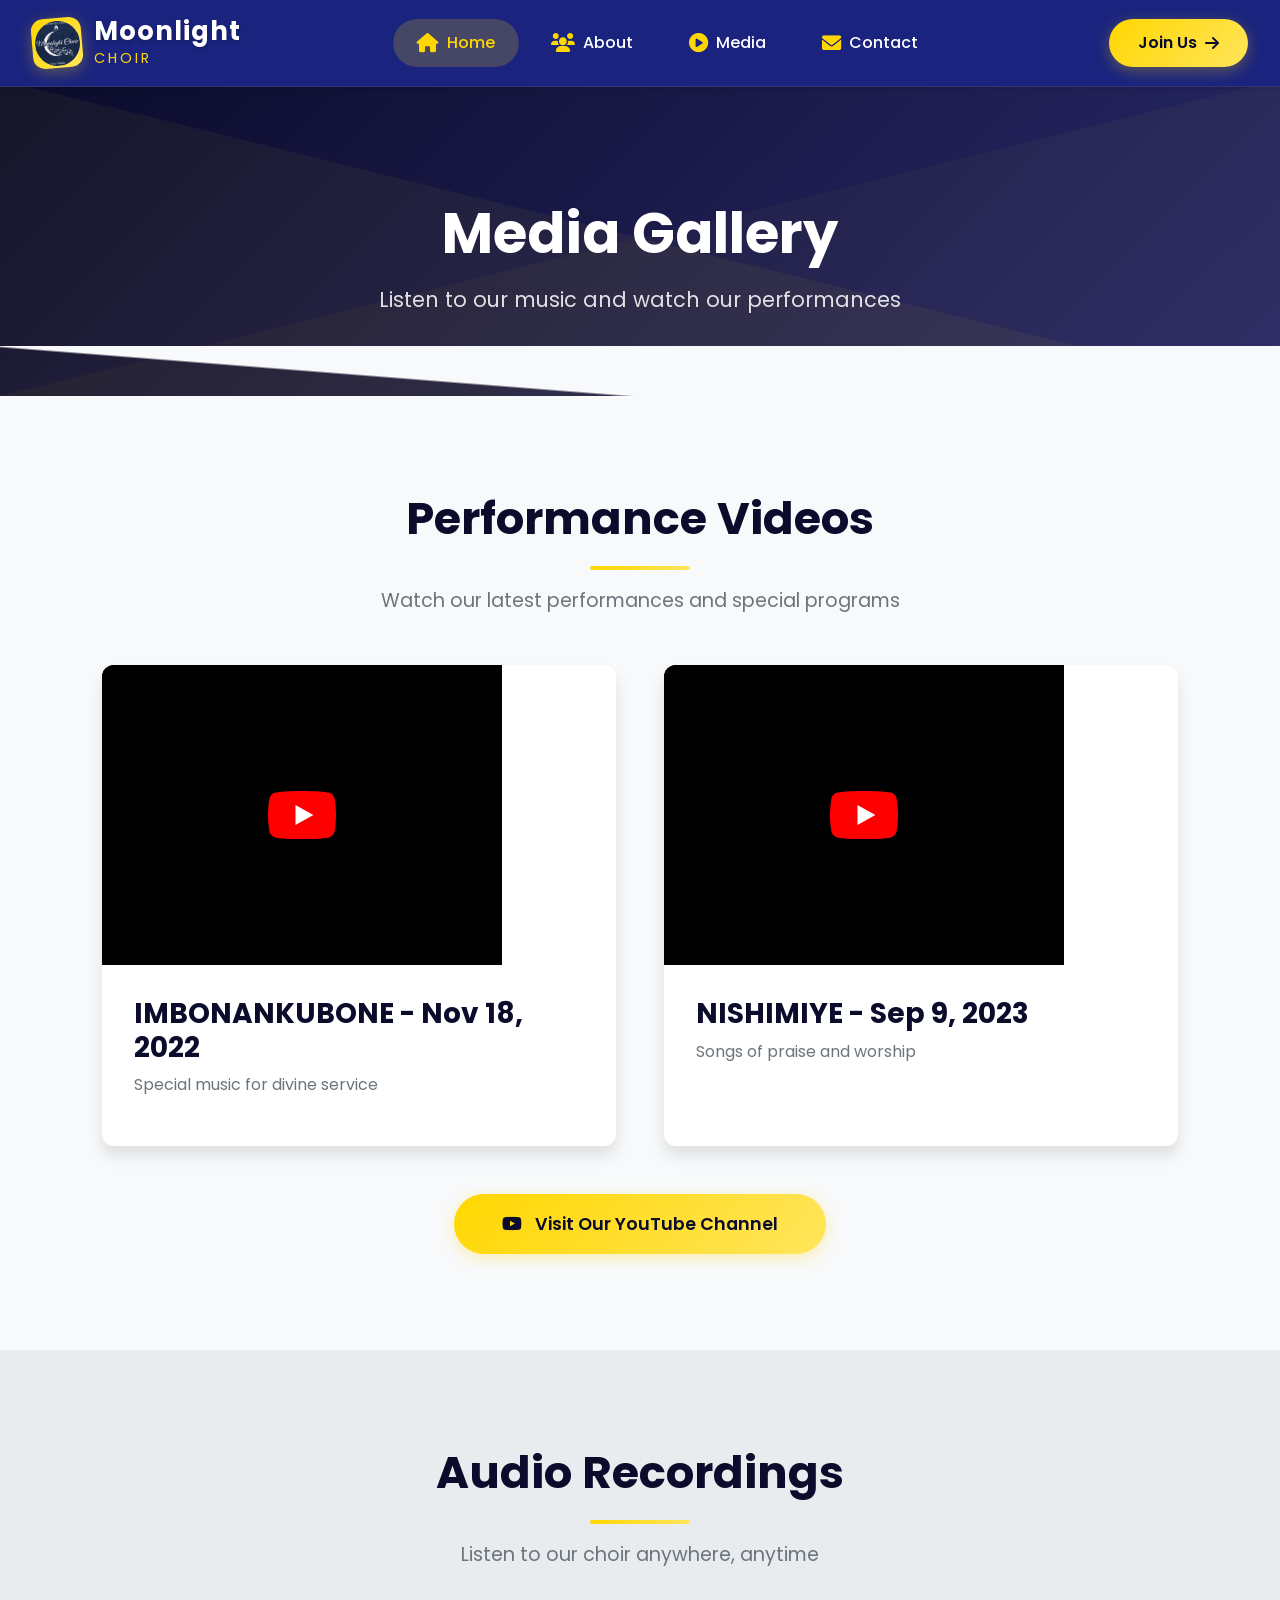
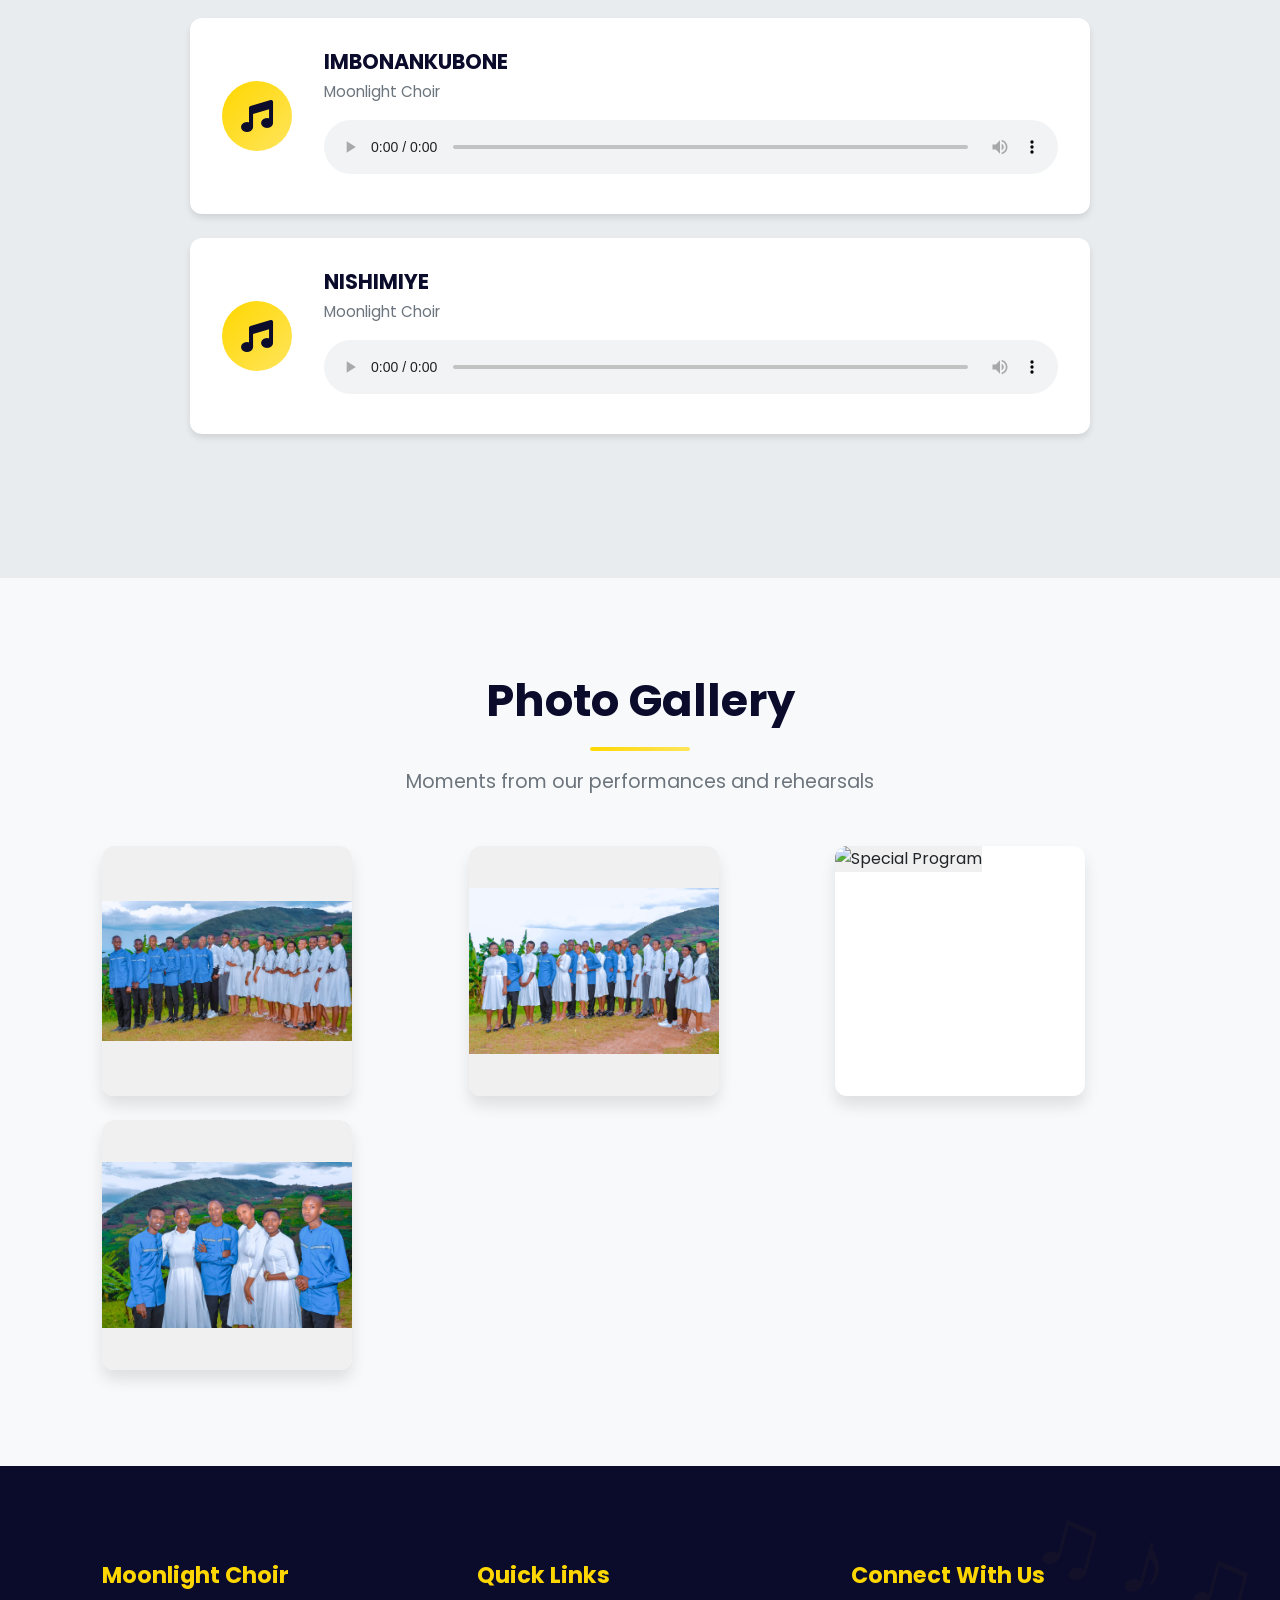
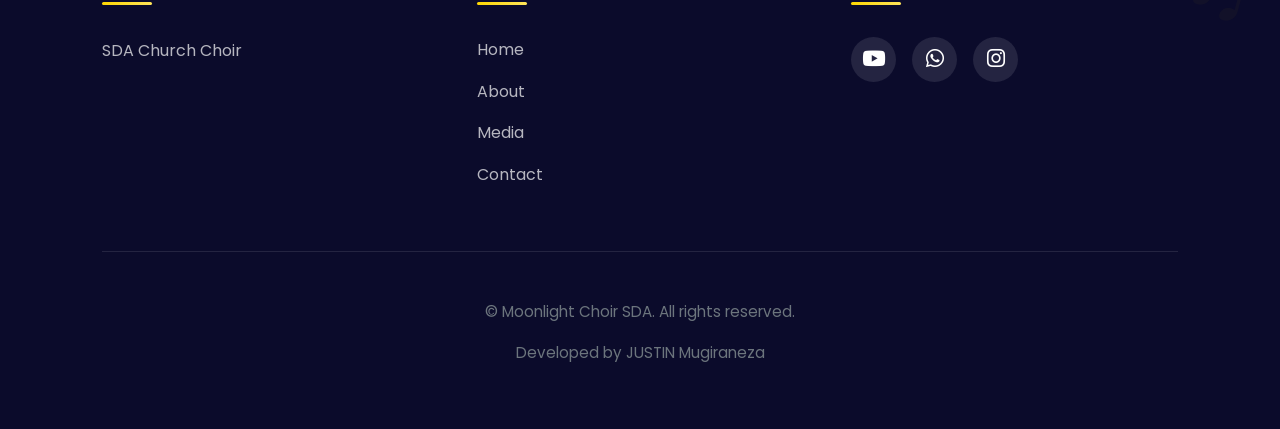
==== commit 0c002d09: "Fix HTML formatting and update image extensions" ====
--- a/index.html
+++ b/index.html
@@ -1 +1 @@
-<!DOCTYPE html><html lang="en"><head><meta charset="UTF-8"><meta name="viewport" content="width=device-width, initial-scale=1.0"><title>Media - Moonlight Choir SDA</title><link rel="icon" type="image/png" href="moonlight.png"><link rel="stylesheet" href="style.css"><link rel="stylesheet" href="https://cdnjs.cloudflare.com/ajax/libs/font-awesome/6.0.0/css/all.min.css"></head><body><nav class="navbar"><div class="nav-container"><a href="index.html" class="nav-logo"><div class="logo-icon"><img src="moonlight.png" alt="Moonlight Choir Logo" style="width:45px; height:45px; border-radius:50%; object-fit:cover;"></div><div class="logo-text"><span class="logo-main">Moonlight</span><span class="logo-sub">Choir</span></div></a><ul class="nav-menu"><li class="nav-item"><a href="index.html" class="nav-link"><i class="fas fa-home"></i><span>Home</span></a></li><li class="nav-item"><a href="about.html" class="nav-link"><i class="fas fa-users"></i><span>About</span></a></li><li class="nav-item"><a href="media.html" class="nav-link"><i class="fas fa-play-circle"></i><span>Media</span></a></li><li class="nav-item"><a href="contact.html" class="nav-link"><i class="fas fa-envelope"></i><span>Contact</span></a></li></ul><div class="nav-cta"><a href="contact.html" class="cta-button"><span>Join Us</span><i class="fas fa-arrow-right"></i></a></div><div class="hamburger"><span class="bar"></span><span class="bar"></span><span class="bar"></span></div></div></nav><section class="page-header"><div class="container"><h1>Media Gallery</h1><p>Listen to our music and watch our performances</p></div></section><section class="video-gallery"><div class="container"><h2 class="section-title">Performance Videos</h2><p class="section-subtitle">Watch our latest performances and special programs</p><div class="media-grid" id="video-gallery"><div class="media-item"><div class="video-container"><a href="https://youtu.be/qI8ffM8Tdsg?si=Cl9tW4amDh_uKk24" target="_blank" style="display:flex; align-items:center; justify-content:center; width:100%; height:100%; background:#000; text-decoration:none;"><svg xmlns="http://www.w3.org/2000/svg" width="68" height="68" viewBox="0 0 24 24"><path fill="#FF0000" d="M23.5 6.2a3 3 0 0 0-2.1-2.1C19.5 3.5 12 3.5 12 3.5s-7.5 0-9.4.6A3 3 0 0 0 .5 6.2 31 31 0 0 0 0 12a31 31 0 0 0 .5 5.8 3 3 0 0 0 2.1 2.1c1.9.6 9.4.6 9.4.6s7.5 0 9.4-.6a3 3 0 0 0 2.1-2.1A31 31 0 0 0 24 12a31 31 0 0 0-.5-5.8z"/><path fill="#fff" d="M9.7 15.5V8.5l6.3 3.5-6.3 3.5z"/></svg></a></div><div class="media-info"><h3>IMBONANKUBONE - Nov 18, 2022</h3><p>Special music for divine service</p></div></div><div class="media-item"><div class="video-container"><a href="https://youtu.be/8jMW2-pjmpU?si=Cr8Gix6vcVk30dxO" target="_blank" style="display:flex; align-items:center; justify-content:center; width:100%; height:100%; background:#000; text-decoration:none;"><svg xmlns="http://www.w3.org/2000/svg" width="68" height="68" viewBox="0 0 24 24"><path fill="#FF0000" d="M23.5 6.2a3 3 0 0 0-2.1-2.1C19.5 3.5 12 3.5 12 3.5s-7.5 0-9.4.6A3 3 0 0 0 .5 6.2 31 31 0 0 0 0 12a31 31 0 0 0 .5 5.8 3 3 0 0 0 2.1 2.1c1.9.6 9.4.6 9.4.6s7.5 0 9.4-.6a3 3 0 0 0 2.1-2.1A31 31 0 0 0 24 12a31 31 0 0 0-.5-5.8z"/><path fill="#fff" d="M9.7 15.5V8.5l6.3 3.5-6.3 3.5z"/></svg></a></div><div class="media-info"><h3>NISHIMIYE - Sep 9, 2023</h3><p>Songs of praise and worship</p></div></div></div><div class="view-more"><a href="https://www.youtube.com/@moonlightchoirofficial" target="_blank" class="btn"><i class="fab fa-youtube"></i> Visit Our YouTube Channel</a></div></div></section><section class="audio-recordings"><div class="container"><h2 class="section-title">Audio Recordings</h2><p class="section-subtitle">Listen to our choir anywhere, anytime</p><div class="audio-grid"><div class="audio-card"><div class="audio-icon"><i class="fas fa-music"></i></div><div class="audio-details"><h3>IMBONANKUBONE</h3><p>Moonlight Choir</p><audio controls><source src="IMBONANKUBONE.mp3" type="audio/mpeg">Your browser does not support the audio element.</audio></div></div><div class="audio-card"><div class="audio-icon"><i class="fas fa-music"></i></div><div class="audio-details"><h3>NISHIMIYE</h3><p>Moonlight Choir</p><audio controls><source src="NISHIMIYE.mp3" type="audio/mpeg">Your browser does not support the audio element.</audio></div></div></div></div></section><section class="photo-gallery"><div class="container"><h2 class="section-title">Photo Gallery</h2><p class="section-subtitle">Moments from our performances and rehearsals</p><div class="photo-grid"><div class="photo-item"><img src="img2.jpeg" alt="Choir Performance"></div><div class="photo-item"><img src="img3.jpeg" alt="Choir Rehearsal"></div><div class="photo-item"><img src="img4.jpeg" alt="Special Program"></div><div class="photo-item"><img src="img1.jpeg" alt="Community Event"></div></div></div></section><footer><div class="container"><div class="footer-content"><div class="footer-section"><h3>Moonlight Choir</h3><p>SDA Church Choir</p></div><div class="footer-section"><h3>Quick Links</h3><ul class="footer-links"><li><a href="index.html">Home</a></li><li><a href="about.html">About</a></li><li><a href="media.html">Media</a></li><li><a href="contact.html">Contact</a></li></ul></div><div class="footer-section"><h3>Connect With Us</h3><div class="social-links"><a href="https://www.youtube.com/@moonlightchoirofficial" target="_blank"><i class="fab fa-youtube"></i></a><a href="https://wa.me/250791242956" target="_blank"><i class="fab fa-whatsapp"></i></a><a href="https://www.instagram.com/moonlightchoir" target="_blank"><i class="fab fa-instagram"></i></a></div></div></div><div class="footer-bottom"><p>&copy; Moonlight Choir SDA. All rights reserved.</p><p>Developed by <a href="https://www.linkedin.com/in/mugiraneza-justin-0b2a6b1b1/" target="_blank">JUSTIN Mugiraneza</a></p></div></div></footer><script src="script.js"></script></body></html>
+<!DOCTYPE html><html lang="en"><head><meta charset="UTF-8"><meta name="viewport" content="width=device-width, initial-scale=1.0"><title>Media - Moonlight Choir SDA</title><link rel="icon" type="image/png" href="moonlight.png"><link rel="stylesheet" href="style.css"><link rel="stylesheet" href="https://cdnjs.cloudflare.com/ajax/libs/font-awesome/6.0.0/css/all.min.css"></head><body><nav class="navbar"><div class="nav-container"><a href="index.html" class="nav-logo"><div class="logo-icon"><img src="moonlight.png" alt="Moonlight Choir Logo" style="width:45px; height:45px; border-radius:50%; object-fit:cover;"></div><div class="logo-text"><span class="logo-main">Moonlight</span><span class="logo-sub">Choir</span></div></a><ul class="nav-menu"><li class="nav-item"><a href="index.html" class="nav-link"><i class="fas fa-home"></i><span>Home</span></a></li><li class="nav-item"><a href="about.html" class="nav-link"><i class="fas fa-users"></i><span>About</span></a></li><li class="nav-item"><a href="media.html" class="nav-link"><i class="fas fa-play-circle"></i><span>Media</span></a></li><li class="nav-item"><a href="contact.html" class="nav-link"><i class="fas fa-envelope"></i><span>Contact</span></a></li></ul><div class="nav-cta"><a href="contact.html" class="cta-button"><span>Join Us</span><i class="fas fa-arrow-right"></i></a></div><div class="hamburger"><span class="bar"></span><span class="bar"></span><span class="bar"></span></div></div></nav><section class="page-header"><div class="container"><h1>Media Gallery</h1><p>Listen to our music and watch our performances</p></div></section><section class="video-gallery"><div class="container"><h2 class="section-title">Performance Videos</h2><p class="section-subtitle">Watch our latest performances and special programs</p><div class="media-grid" id="video-gallery"><div class="media-item"><div class="video-container"><a href="https://youtu.be/qI8ffM8Tdsg?si=Cl9tW4amDh_uKk24" target="_blank" style="display:flex; align-items:center; justify-content:center; width:100%; height:100%; background:#000; text-decoration:none;"><svg xmlns="http://www.w3.org/2000/svg" width="68" height="68" viewBox="0 0 24 24"><path fill="#FF0000" d="M23.5 6.2a3 3 0 0 0-2.1-2.1C19.5 3.5 12 3.5 12 3.5s-7.5 0-9.4.6A3 3 0 0 0 .5 6.2 31 31 0 0 0 0 12a31 31 0 0 0 .5 5.8 3 3 0 0 0 2.1 2.1c1.9.6 9.4.6 9.4.6s7.5 0 9.4-.6a3 3 0 0 0 2.1-2.1A31 31 0 0 0 24 12a31 31 0 0 0-.5-5.8z"/><path fill="#fff" d="M9.7 15.5V8.5l6.3 3.5-6.3 3.5z"/></svg></a></div><div class="media-info"><h3>IMBONANKUBONE - Nov 18, 2022</h3><p>Special music for divine service</p></div></div><div class="media-item"><div class="video-container"><a href="https://youtu.be/8jMW2-pjmpU?si=Cr8Gix6vcVk30dxO" target="_blank" style="display:flex; align-items:center; justify-content:center; width:100%; height:100%; background:#000; text-decoration:none;"><svg xmlns="http://www.w3.org/2000/svg" width="68" height="68" viewBox="0 0 24 24"><path fill="#FF0000" d="M23.5 6.2a3 3 0 0 0-2.1-2.1C19.5 3.5 12 3.5 12 3.5s-7.5 0-9.4.6A3 3 0 0 0 .5 6.2 31 31 0 0 0 0 12a31 31 0 0 0 .5 5.8 3 3 0 0 0 2.1 2.1c1.9.6 9.4.6 9.4.6s7.5 0 9.4-.6a3 3 0 0 0 2.1-2.1A31 31 0 0 0 24 12a31 31 0 0 0-.5-5.8z"/><path fill="#fff" d="M9.7 15.5V8.5l6.3 3.5-6.3 3.5z"/></svg></a></div><div class="media-info"><h3>NISHIMIYE - Sep 9, 2023</h3><p>Songs of praise and worship</p></div></div></div><div class="view-more"><a href="https://www.youtube.com/@moonlightchoirofficial" target="_blank" class="btn"><i class="fab fa-youtube"></i> Visit Our YouTube Channel</a></div></div></section><section class="audio-recordings"><div class="container"><h2 class="section-title">Audio Recordings</h2><p class="section-subtitle">Listen to our choir anywhere, anytime</p><div class="audio-grid"><div class="audio-card"><div class="audio-icon"><i class="fas fa-music"></i></div><div class="audio-details"><h3>IMBONANKUBONE</h3><p>Moonlight Choir</p><audio controls><source src="IMBONANKUBONE.mp3" type="audio/mpeg">Your browser does not support the audio element.</audio></div></div><div class="audio-card"><div class="audio-icon"><i class="fas fa-music"></i></div><div class="audio-details"><h3>NISHIMIYE</h3><p>Moonlight Choir</p><audio controls><source src="NISHIMIYE.mp3" type="audio/mpeg">Your browser does not support the audio element.</audio></div></div></div></div></section><section class="photo-gallery"><div class="container"><h2 class="section-title">Photo Gallery</h2><p class="section-subtitle">Moments from our performances and rehearsals</p><div class="photo-grid"><div class="photo-item"><img src="img2.JPEG" alt="Choir Performance"></div><div class="photo-item"><img src="img3.JPEG" alt="Choir Rehearsal"></div><div class="photo-item"><img src="img4.JPEG" alt="Special Program"></div><div class="photo-item"><img src="img1.JPEG" alt="Community Event"></div></div></div></section><footer><div class="container"><div class="footer-content"><div class="footer-section"><h3>Moonlight Choir</h3><p>SDA Church Choir</p></div><div class="footer-section"><h3>Quick Links</h3><ul class="footer-links"><li><a href="index.html">Home</a></li><li><a href="about.html">About</a></li><li><a href="media.html">Media</a></li><li><a href="contact.html">Contact</a></li></ul></div><div class="footer-section"><h3>Connect With Us</h3><div class="social-links"><a href="https://www.youtube.com/@moonlightchoirofficial" target="_blank"><i class="fab fa-youtube"></i></a><a href="https://wa.me/250791242956" target="_blank"><i class="fab fa-whatsapp"></i></a><a href="https://www.instagram.com/moonlightchoir" target="_blank"><i class="fab fa-instagram"></i></a></div></div></div><div class="footer-bottom"><p>&copy; Moonlight Choir SDA. All rights reserved.</p><p>Developed by <a href="https://www.linkedin.com/in/mugiraneza-justin-0b2a6b1b1/" target="_blank">JUSTIN Mugiraneza</a></p></div></div></footer><script src="script.js"></script></body></html>
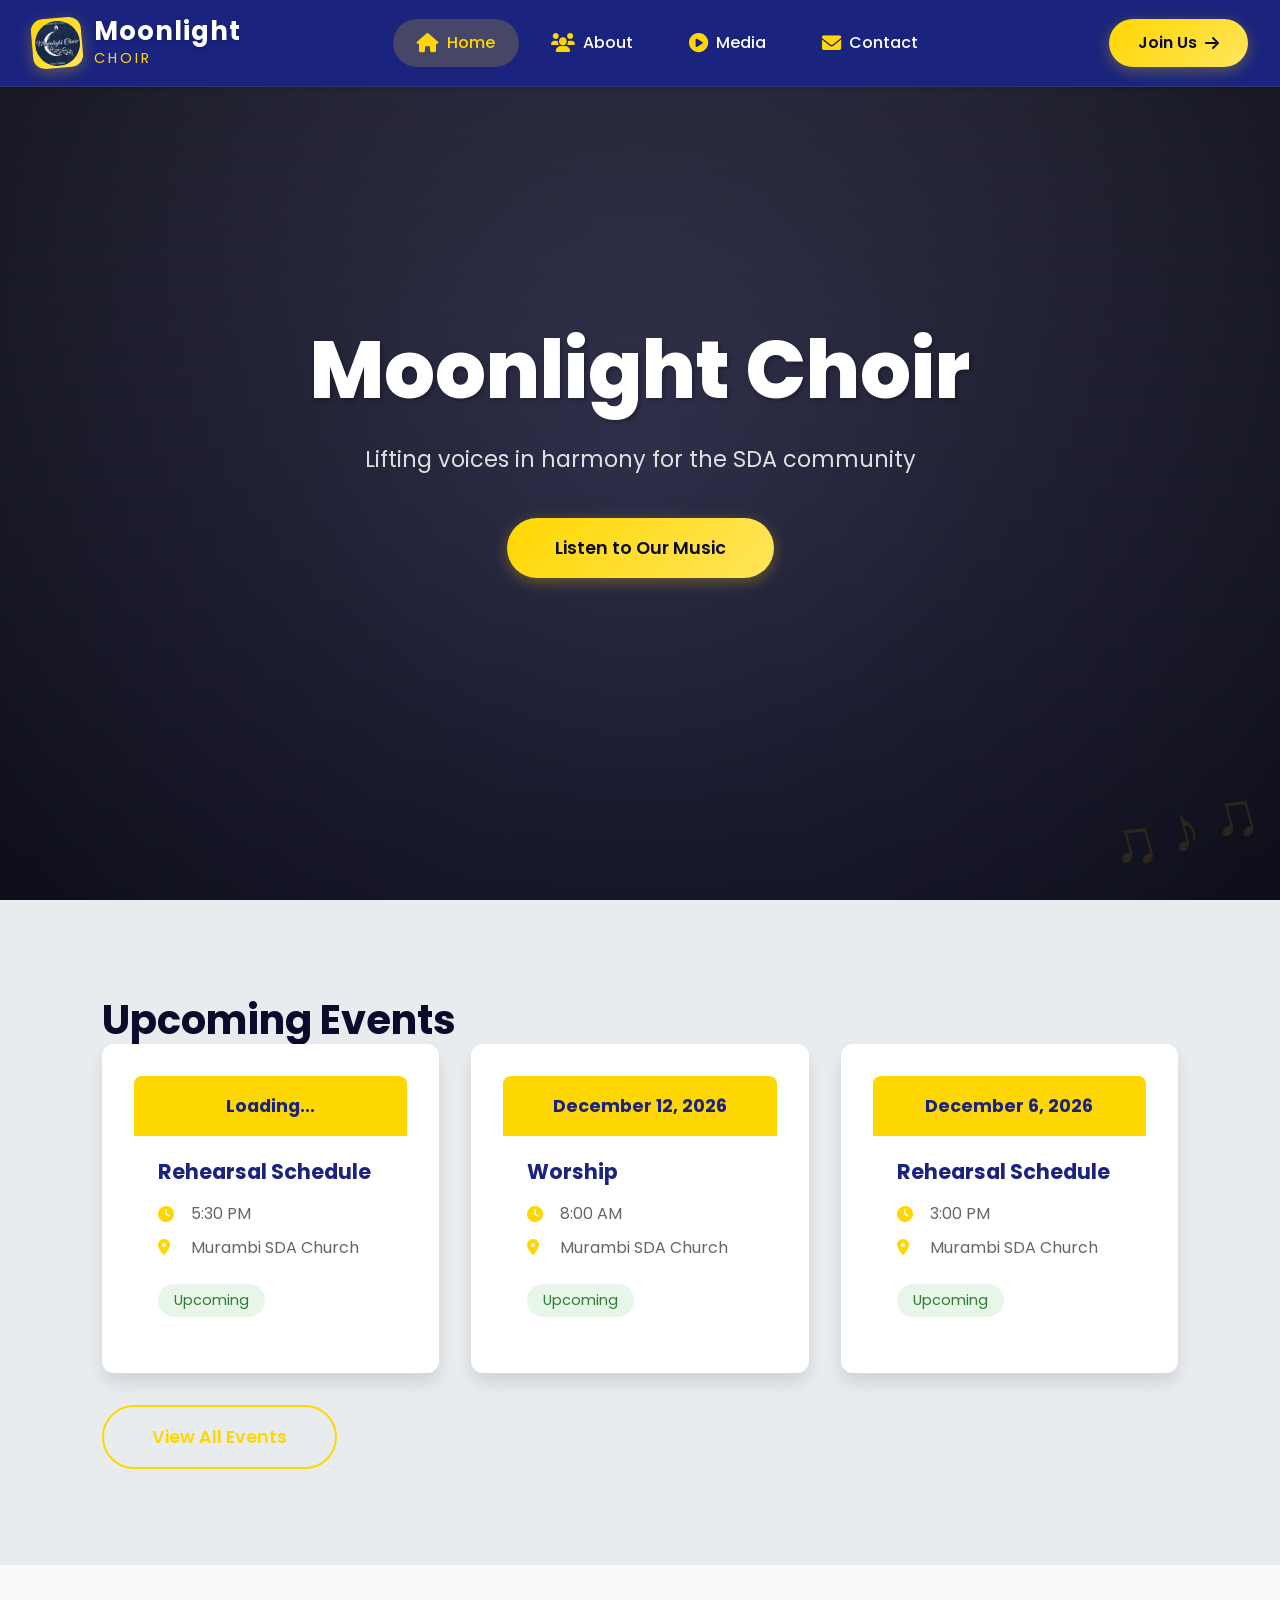
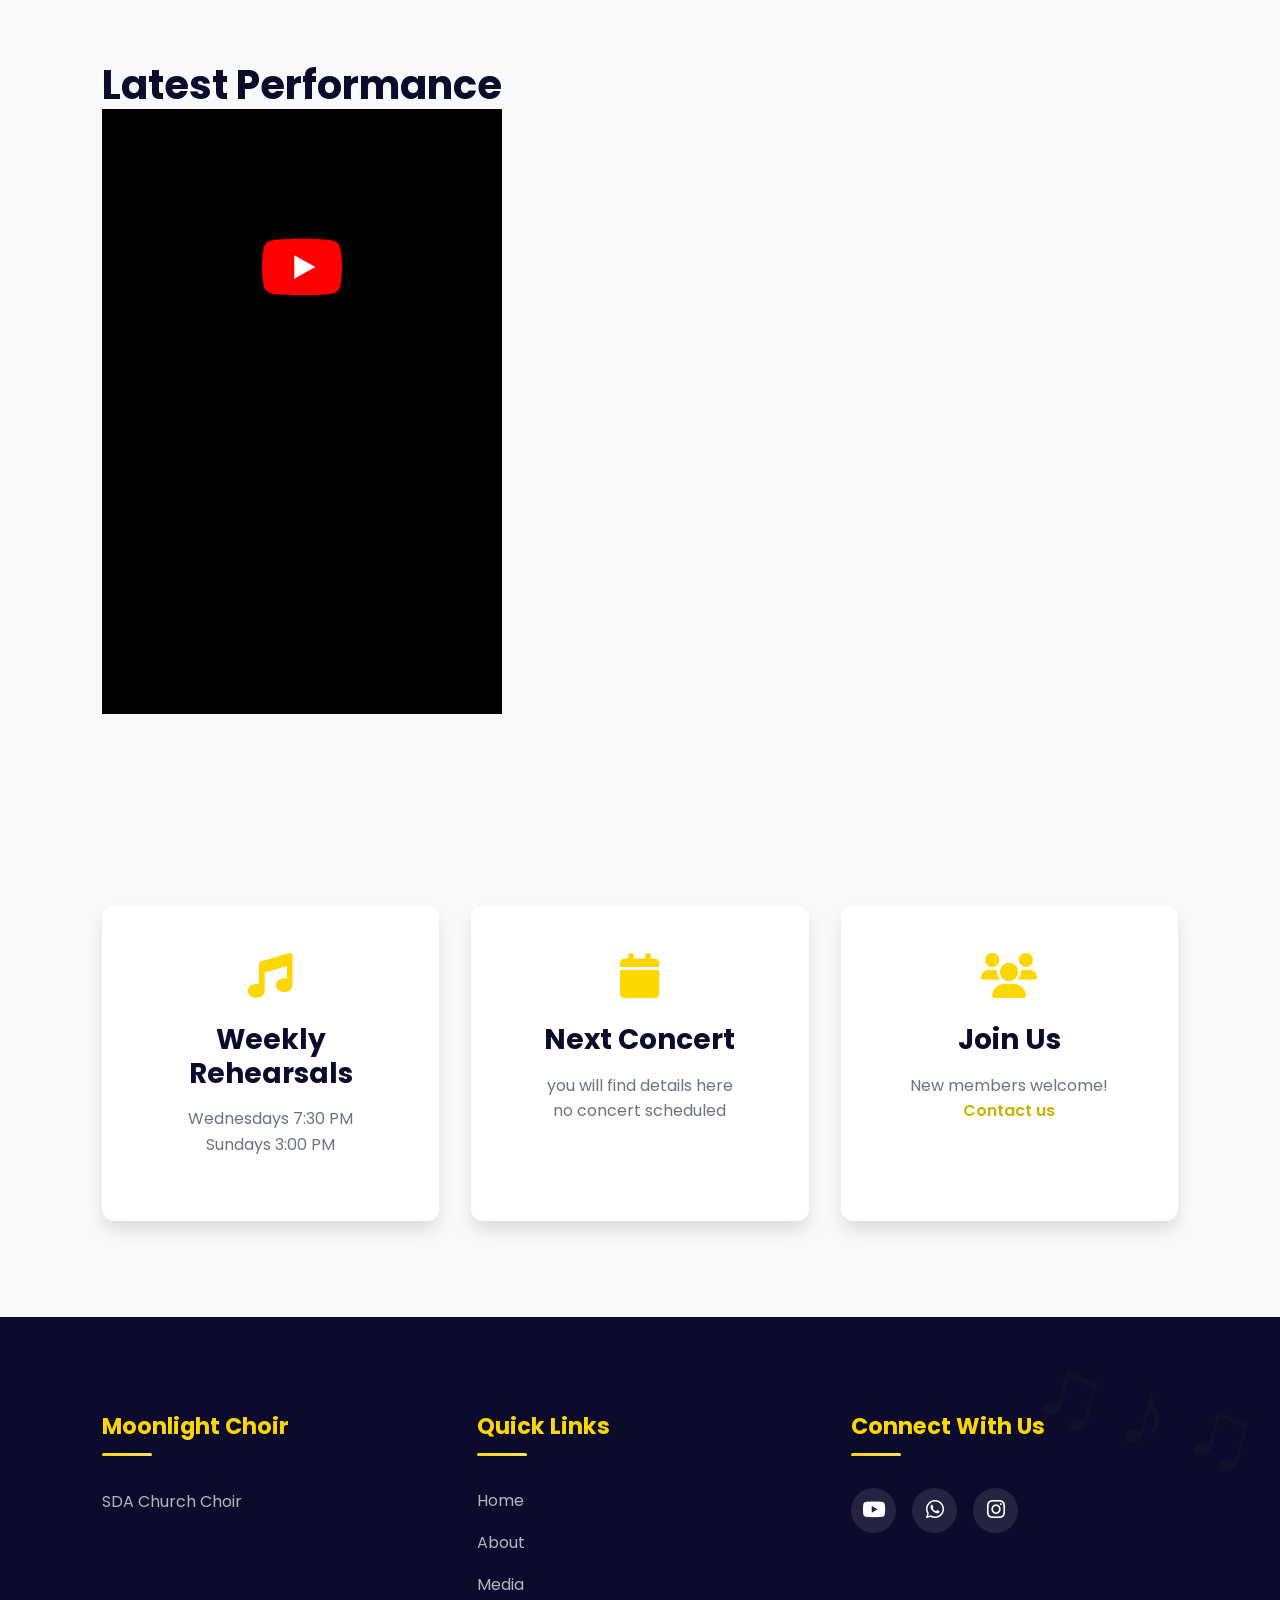
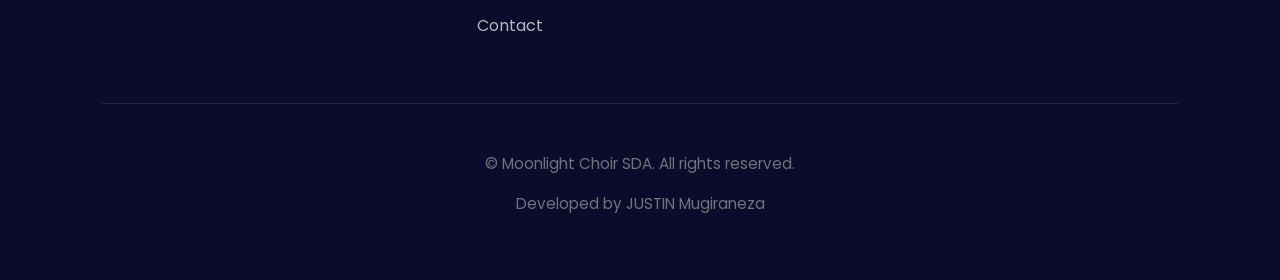
==== commit cd7a939e: "Change title and update navigation links in index.html Updated the title and navigation links for th" ====
--- a/index.html
+++ b/index.html
@@ -1 +1 @@
-<!DOCTYPE html><html lang="en"><head><meta charset="UTF-8"><meta name="viewport" content="width=device-width, initial-scale=1.0"><title>Media - Moonlight Choir SDA</title><link rel="icon" type="image/png" href="moonlight.png"><link rel="stylesheet" href="style.css"><link rel="stylesheet" href="https://cdnjs.cloudflare.com/ajax/libs/font-awesome/6.0.0/css/all.min.css"></head><body><nav class="navbar"><div class="nav-container"><a href="index.html" class="nav-logo"><div class="logo-icon"><img src="moonlight.png" alt="Moonlight Choir Logo" style="width:45px; height:45px; border-radius:50%; object-fit:cover;"></div><div class="logo-text"><span class="logo-main">Moonlight</span><span class="logo-sub">Choir</span></div></a><ul class="nav-menu"><li class="nav-item"><a href="index.html" class="nav-link"><i class="fas fa-home"></i><span>Home</span></a></li><li class="nav-item"><a href="about.html" class="nav-link"><i class="fas fa-users"></i><span>About</span></a></li><li class="nav-item"><a href="media.html" class="nav-link"><i class="fas fa-play-circle"></i><span>Media</span></a></li><li class="nav-item"><a href="contact.html" class="nav-link"><i class="fas fa-envelope"></i><span>Contact</span></a></li></ul><div class="nav-cta"><a href="contact.html" class="cta-button"><span>Join Us</span><i class="fas fa-arrow-right"></i></a></div><div class="hamburger"><span class="bar"></span><span class="bar"></span><span class="bar"></span></div></div></nav><section class="page-header"><div class="container"><h1>Media Gallery</h1><p>Listen to our music and watch our performances</p></div></section><section class="video-gallery"><div class="container"><h2 class="section-title">Performance Videos</h2><p class="section-subtitle">Watch our latest performances and special programs</p><div class="media-grid" id="video-gallery"><div class="media-item"><div class="video-container"><a href="https://youtu.be/qI8ffM8Tdsg?si=Cl9tW4amDh_uKk24" target="_blank" style="display:flex; align-items:center; justify-content:center; width:100%; height:100%; background:#000; text-decoration:none;"><svg xmlns="http://www.w3.org/2000/svg" width="68" height="68" viewBox="0 0 24 24"><path fill="#FF0000" d="M23.5 6.2a3 3 0 0 0-2.1-2.1C19.5 3.5 12 3.5 12 3.5s-7.5 0-9.4.6A3 3 0 0 0 .5 6.2 31 31 0 0 0 0 12a31 31 0 0 0 .5 5.8 3 3 0 0 0 2.1 2.1c1.9.6 9.4.6 9.4.6s7.5 0 9.4-.6a3 3 0 0 0 2.1-2.1A31 31 0 0 0 24 12a31 31 0 0 0-.5-5.8z"/><path fill="#fff" d="M9.7 15.5V8.5l6.3 3.5-6.3 3.5z"/></svg></a></div><div class="media-info"><h3>IMBONANKUBONE - Nov 18, 2022</h3><p>Special music for divine service</p></div></div><div class="media-item"><div class="video-container"><a href="https://youtu.be/8jMW2-pjmpU?si=Cr8Gix6vcVk30dxO" target="_blank" style="display:flex; align-items:center; justify-content:center; width:100%; height:100%; background:#000; text-decoration:none;"><svg xmlns="http://www.w3.org/2000/svg" width="68" height="68" viewBox="0 0 24 24"><path fill="#FF0000" d="M23.5 6.2a3 3 0 0 0-2.1-2.1C19.5 3.5 12 3.5 12 3.5s-7.5 0-9.4.6A3 3 0 0 0 .5 6.2 31 31 0 0 0 0 12a31 31 0 0 0 .5 5.8 3 3 0 0 0 2.1 2.1c1.9.6 9.4.6 9.4.6s7.5 0 9.4-.6a3 3 0 0 0 2.1-2.1A31 31 0 0 0 24 12a31 31 0 0 0-.5-5.8z"/><path fill="#fff" d="M9.7 15.5V8.5l6.3 3.5-6.3 3.5z"/></svg></a></div><div class="media-info"><h3>NISHIMIYE - Sep 9, 2023</h3><p>Songs of praise and worship</p></div></div></div><div class="view-more"><a href="https://www.youtube.com/@moonlightchoirofficial" target="_blank" class="btn"><i class="fab fa-youtube"></i> Visit Our YouTube Channel</a></div></div></section><section class="audio-recordings"><div class="container"><h2 class="section-title">Audio Recordings</h2><p class="section-subtitle">Listen to our choir anywhere, anytime</p><div class="audio-grid"><div class="audio-card"><div class="audio-icon"><i class="fas fa-music"></i></div><div class="audio-details"><h3>IMBONANKUBONE</h3><p>Moonlight Choir</p><audio controls><source src="IMBONANKUBONE.mp3" type="audio/mpeg">Your browser does not support the audio element.</audio></div></div><div class="audio-card"><div class="audio-icon"><i class="fas fa-music"></i></div><div class="audio-details"><h3>NISHIMIYE</h3><p>Moonlight Choir</p><audio controls><source src="NISHIMIYE.mp3" type="audio/mpeg">Your browser does not support the audio element.</audio></div></div></div></div></section><section class="photo-gallery"><div class="container"><h2 class="section-title">Photo Gallery</h2><p class="section-subtitle">Moments from our performances and rehearsals</p><div class="photo-grid"><div class="photo-item"><img src="img2.JPEG" alt="Choir Performance"></div><div class="photo-item"><img src="img3.JPEG" alt="Choir Rehearsal"></div><div class="photo-item"><img src="img4.JPEG" alt="Special Program"></div><div class="photo-item"><img src="img1.JPEG" alt="Community Event"></div></div></div></section><footer><div class="container"><div class="footer-content"><div class="footer-section"><h3>Moonlight Choir</h3><p>SDA Church Choir</p></div><div class="footer-section"><h3>Quick Links</h3><ul class="footer-links"><li><a href="index.html">Home</a></li><li><a href="about.html">About</a></li><li><a href="media.html">Media</a></li><li><a href="contact.html">Contact</a></li></ul></div><div class="footer-section"><h3>Connect With Us</h3><div class="social-links"><a href="https://www.youtube.com/@moonlightchoirofficial" target="_blank"><i class="fab fa-youtube"></i></a><a href="https://wa.me/250791242956" target="_blank"><i class="fab fa-whatsapp"></i></a><a href="https://www.instagram.com/moonlightchoir" target="_blank"><i class="fab fa-instagram"></i></a></div></div></div><div class="footer-bottom"><p>&copy; Moonlight Choir SDA. All rights reserved.</p><p>Developed by <a href="https://www.linkedin.com/in/mugiraneza-justin-0b2a6b1b1/" target="_blank">JUSTIN Mugiraneza</a></p></div></div></footer><script src="script.js"></script></body></html>
+<!DOCTYPE html><html lang="en"><head><meta charset="UTF-8"><meta name="viewport" content="width=device-width, initial-scale=1.0"><title>Moonlight Choir SDA - Home</title><link rel="icon" type="image/png" href="moonlight.png"><link rel="stylesheet" href="style.css"><link rel="stylesheet" href="https://cdnjs.cloudflare.com/ajax/libs/font-awesome/6.0.0/css/all.min.css"></head><body><nav class="navbar"><div class="nav-container"><a href="index.html" class="nav-logo"><div class="logo-icon"><img src="moonlight.png" alt="Moonlight Choir Logo" style="width:45px; height:45px; border-radius:50%; object-fit:cover;"></div><div class="logo-text"><span class="logo-main">Moonlight</span><span class="logo-sub">Choir</span></div></a><ul class="nav-menu"><li class="nav-item"><a href="index.html" class="nav-link"><i class="fas fa-home"></i><span>Home</span></a></li><li class="nav-item"><a href="about.html" class="nav-link"><i class="fas fa-users"></i><span>About</span></a></li><li class="nav-item"><a href="media.html" class="nav-link"><i class="fas fa-play-circle"></i><span>Media</span></a></li><li class="nav-item"><a href="contact.html" class="nav-link"><i class="fas fa-envelope"></i><span>Contact</span></a></li></ul><div class="nav-cta"><a href="contact.html#events" class="cta-button"><span>Join Us</span><i class="fas fa-arrow-right"></i></a></div><div class="hamburger"><span class="bar"></span><span class="bar"></span><span class="bar"></span></div></div></nav><section class="hero"><div class="hero-content"><h1>Moonlight Choir</h1><p>Lifting voices in harmony for the SDA community</p><a href="media.html" class="btn">Listen to Our Music</a></div></section><section class="upcoming"><div class="container"><h2>Upcoming Events</h2><div class="event-preview" id="upcoming-events"><div class="event-card"><div class="event-date-badge" id="date-rehearsal-3">Loading...</div><div class="event-details"><h3>Rehearsal Schedule</h3><p><i class="fas fa-clock"></i> 5:30 PM</p><p><i class="fas fa-map-marker-alt"></i> Murambi SDA Church</p><span class="event-status">Upcoming</span></div></div><div class="event-card"><div class="event-date-badge" id="date-worship">Loading...</div><div class="event-details"><h3>Worship</h3><p><i class="fas fa-clock"></i> 8:00 AM</p><p><i class="fas fa-map-marker-alt"></i> Murambi SDA Church</p><span class="event-status">Upcoming</span></div></div><div class="event-card"><div class="event-date-badge" id="date-rehearsal-2">Loading...</div><div class="event-details"><h3>Rehearsal Schedule</h3><p><i class="fas fa-clock"></i> 3:00 PM</p><p><i class="fas fa-map-marker-alt"></i> Murambi SDA Church</p><span class="event-status">Upcoming</span></div></div></div><a href="contact.html#events" class="btn btn-secondary">View All Events</a></div></section><section class="featured-video"><div class="container"><h2>Latest Performance</h2><div class="video-container"><a href="https://youtu.be/qI8ffM8Tdsg?si=8POysoQo5Hi471JH" target="_blank" style="display:flex;align-items:center;justify-content:center;width:100%;height:315px;background:#000;border-radius:8px;text-decoration:none;"><svg xmlns="http://www.w3.org/2000/svg" width="80" height="80" viewBox="0 0 24 24"><path fill="#FF0000" d="M23.5 6.2a3 3 0 0 0-2.1-2.1C19.5 3.5 12 3.5 12 3.5s-7.5 0-9.4.6A3 3 0 0 0 .5 6.2 31 31 0 0 0 0 12a31 31 0 0 0 .5 5.8 3 3 0 0 0 2.1 2.1c1.9.6 9.4.6 9.4.6s7.5 0 9.4-.6a3 3 0 0 0 2.1-2.1A31 31 0 0 0 24 12a31 31 0 0 0-.5-5.8z"/><path fill="#fff" d="M9.7 15.5V8.5l6.3 3.5-6.3 3.5z"/></svg></a></div></div></section><section class="quick-info"><div class="container"><div class="info-grid"><div class="info-box"><i class="fas fa-music"></i><h3>Weekly Rehearsals</h3><p>Wednesdays 7:30 PM<br>Sundays 3:00 PM</p></div><div class="info-box"><i class="fas fa-calendar"></i><h3>Next Concert</h3><p>you will find details here<br>no concert scheduled</p></div><div class="info-box"><i class="fas fa-users"></i><h3>Join Us</h3><p>New members welcome!<br><a href="contact.html">Contact us</a></p></div></div></div></section><footer><div class="container"><div class="footer-content"><div class="footer-section"><h3>Moonlight Choir</h3><p>SDA Church Choir</p></div><div class="footer-section"><h3>Quick Links</h3><ul class="footer-links"><li><a href="index.html">Home</a></li><li><a href="about.html">About</a></li><li><a href="media.html">Media</a></li><li><a href="contact.html">Contact</a></li></ul></div><div class="footer-section"><h3>Connect With Us</h3><div class="social-links"><a href="https://www.youtube.com/@moonlightchoirofficial" target="_blank"><i class="fab fa-youtube"></i></a><a href="https://wa.me/250791242956" target="_blank"><i class="fab fa-whatsapp"></i></a><a href="https://www.instagram.com/moonlightchoir" target="_blank"><i class="fab fa-instagram"></i></a></div></div></div><div class="footer-bottom"><p>&copy; Moonlight Choir SDA. All rights reserved.</p><p>Developed by <a href="https://www.linkedin.com/in/mugiraneza-justin-0b2a6b1b1/" target="_blank">JUSTIN Mugiraneza</a></p></div></div></footer><script src="script.js"></script></body></html>
